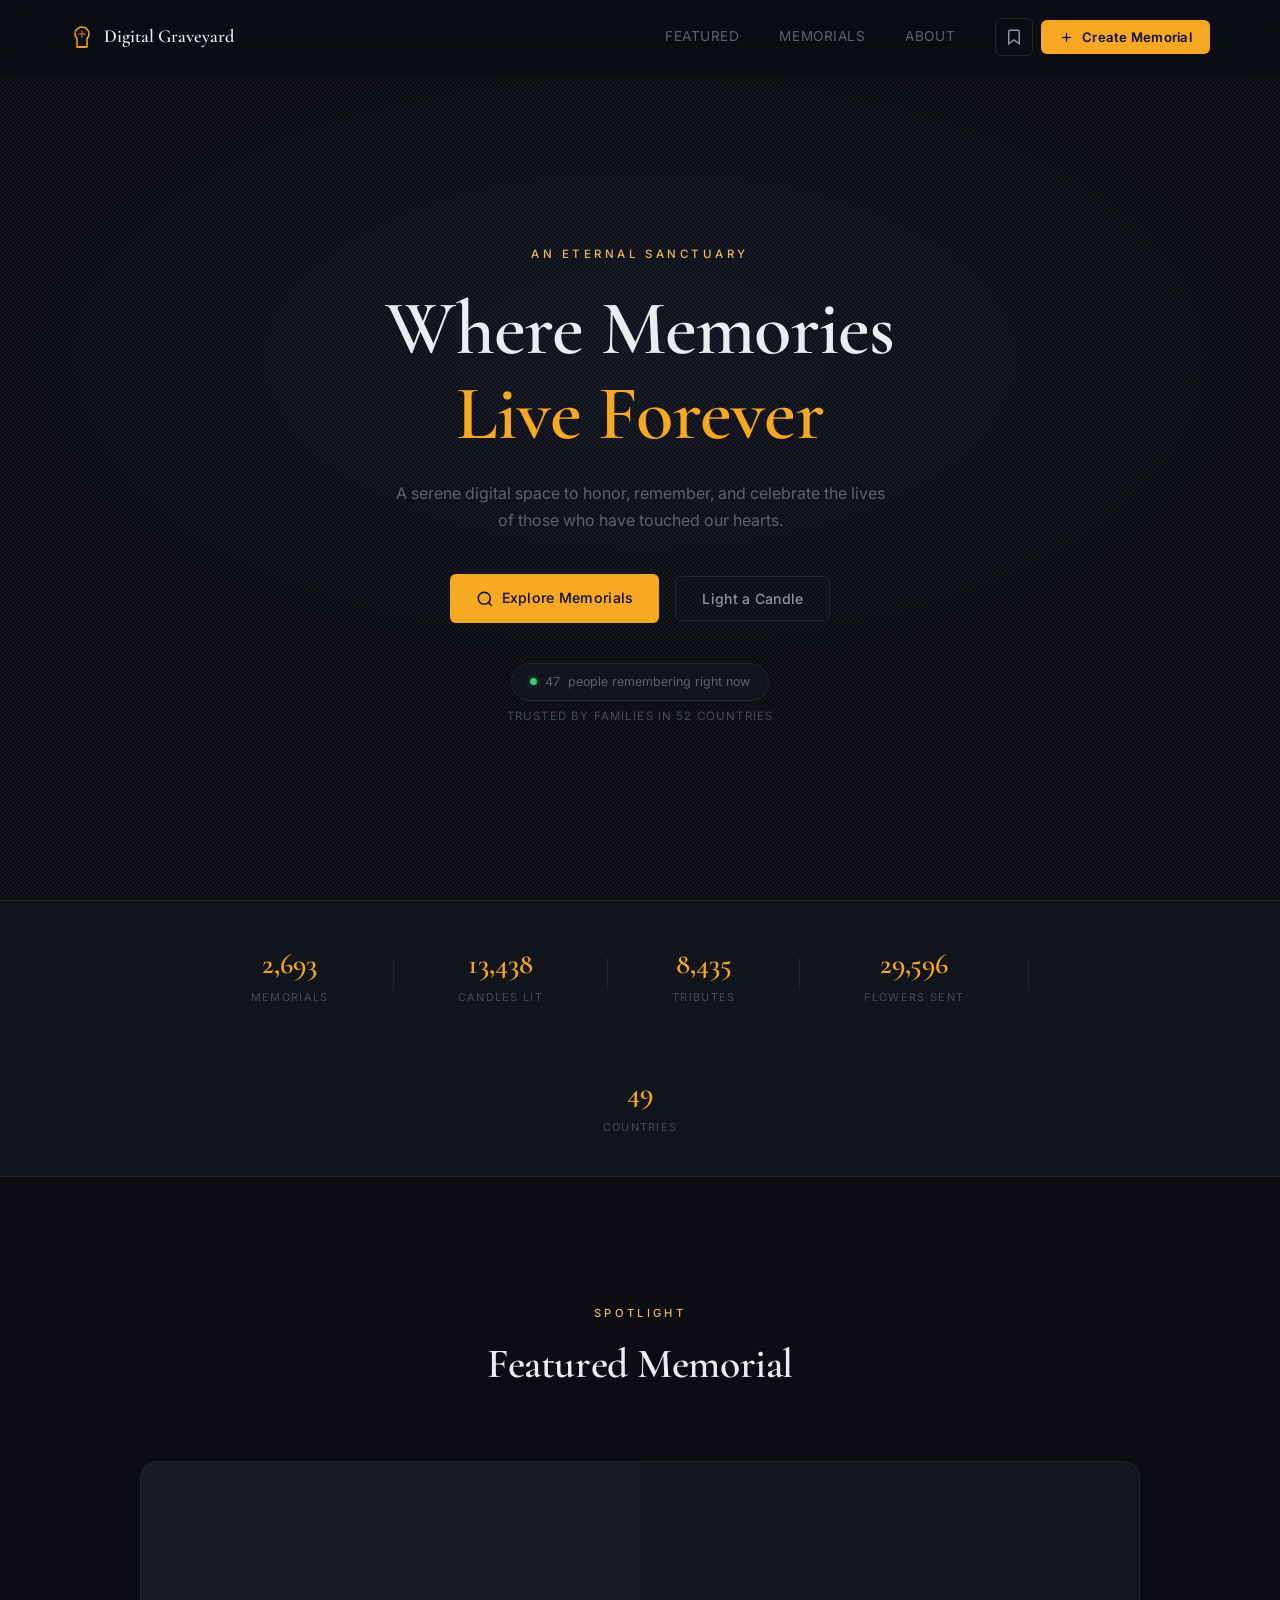
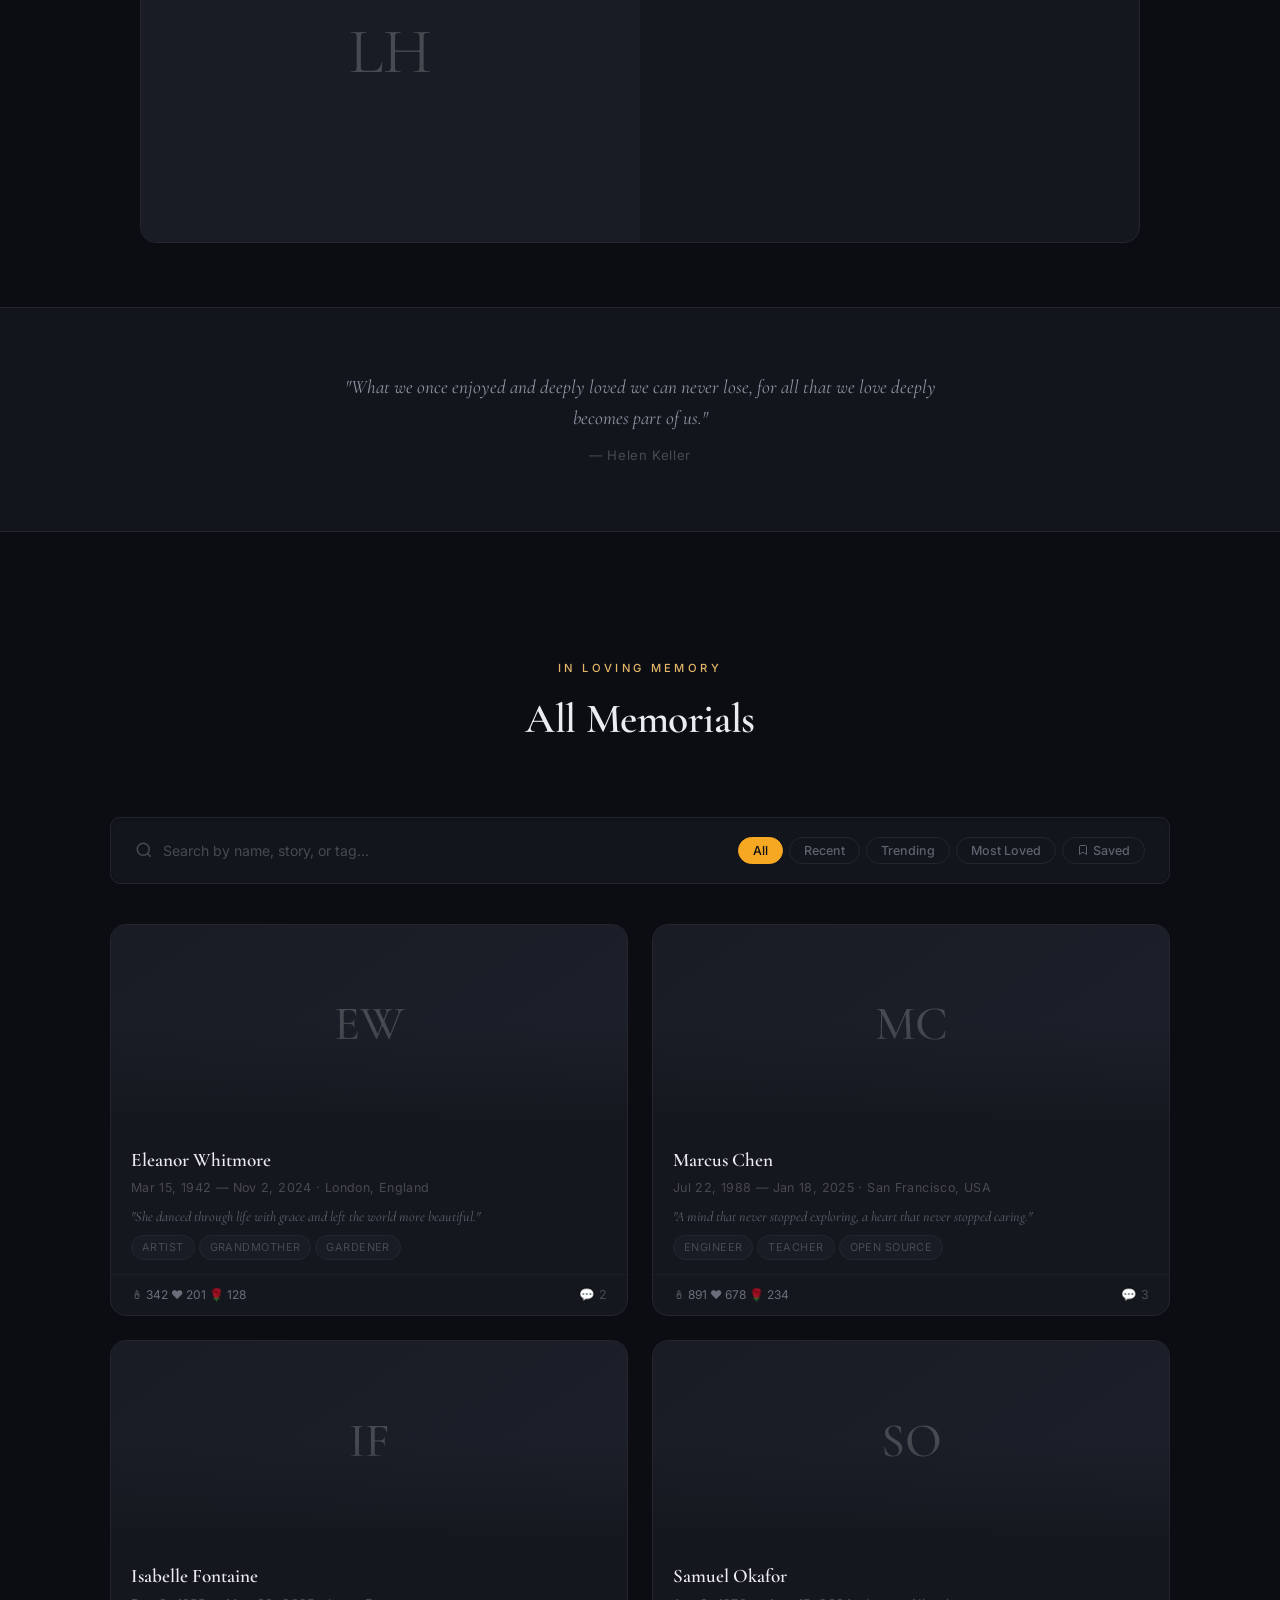
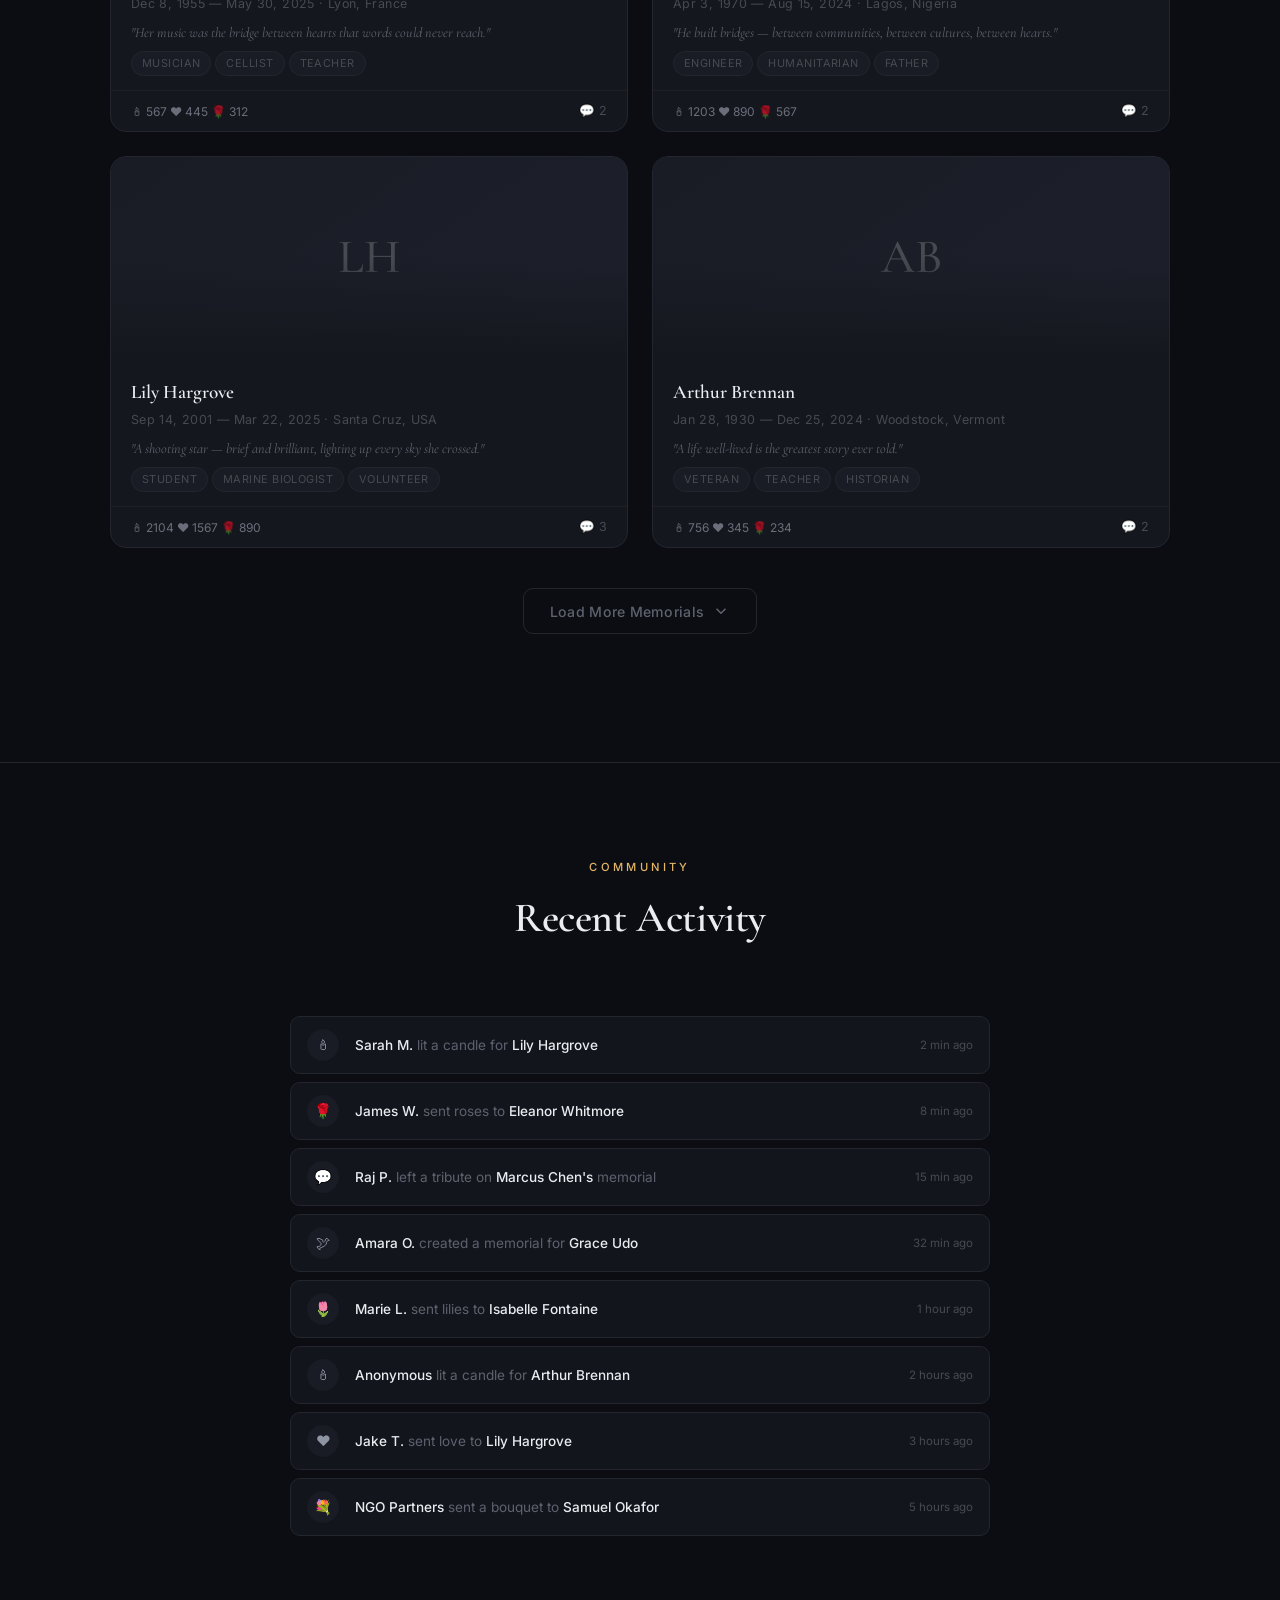
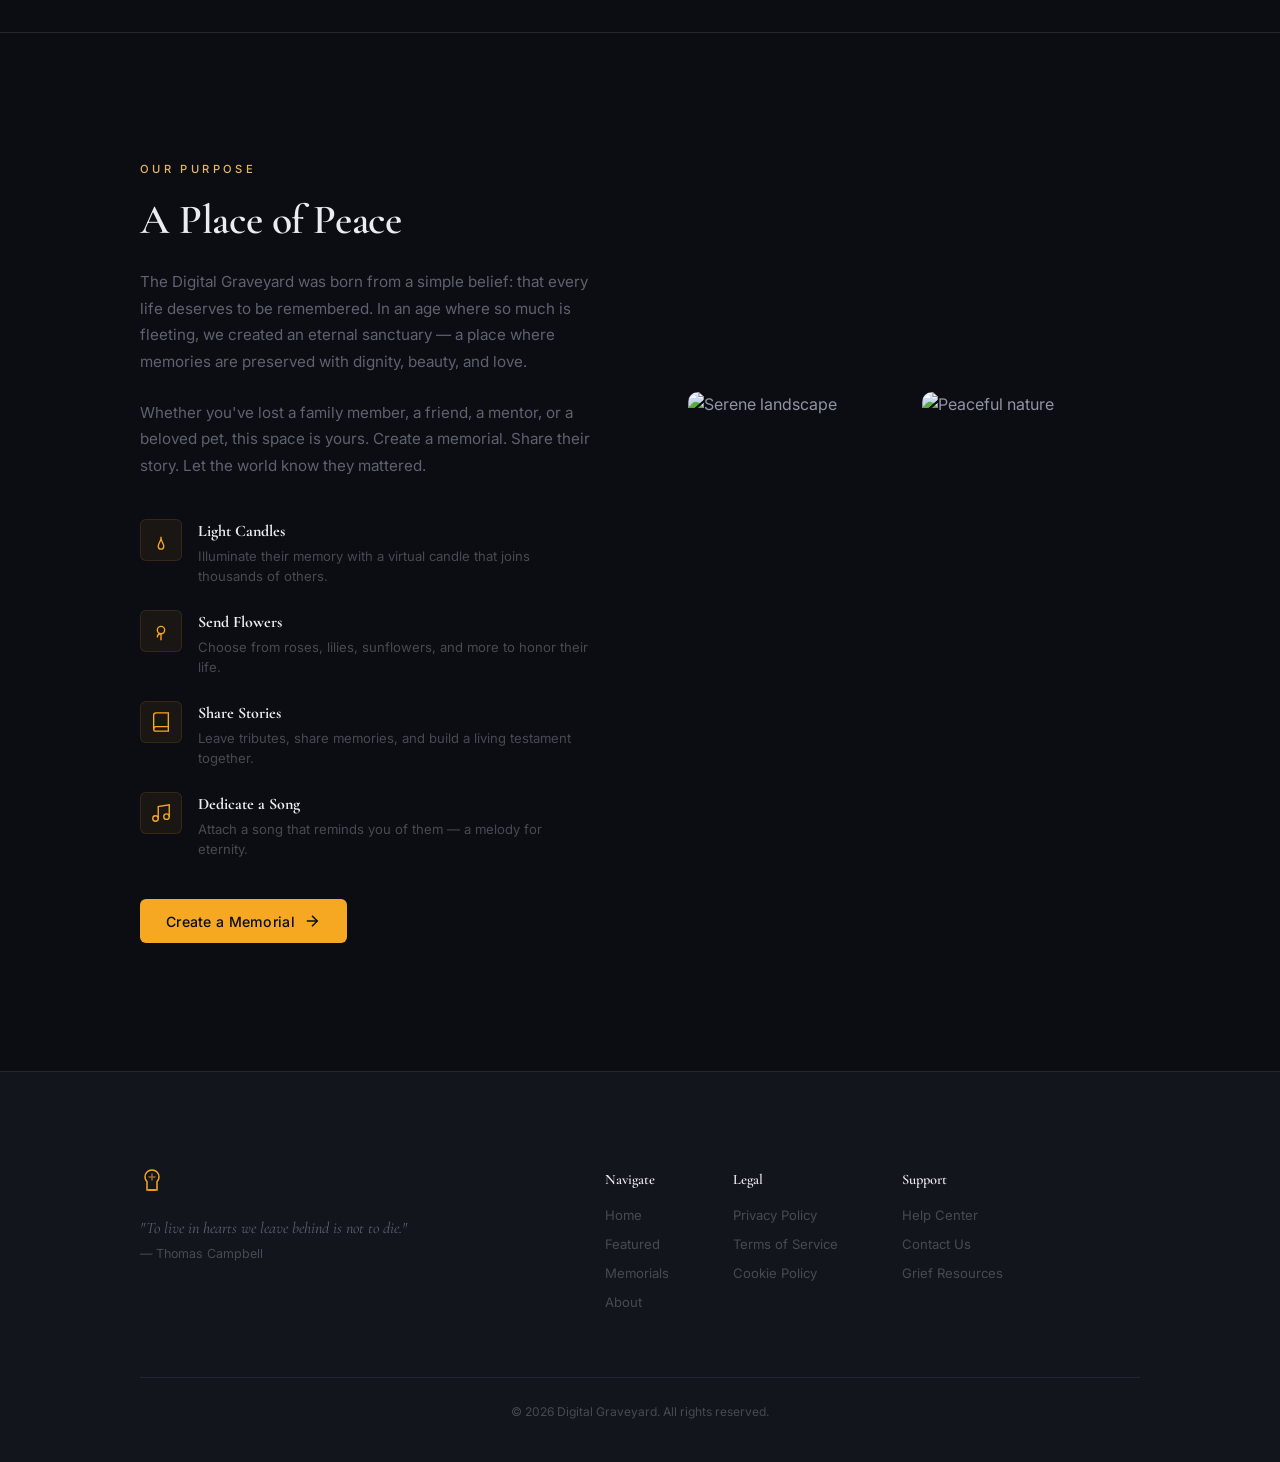
==== graveyards/index.html @ 88416b6e "Fix asset paths for sub-directory routing" ====
<!DOCTYPE html>
<html lang="en">
<head>
    <meta charset="UTF-8">
    <meta name="viewport" content="width=device-width, initial-scale=1.0">
    <meta name="description" content="Digital Graveyard — A serene, beautiful memorial space for those we've lost. Honor memories in an eternal digital sanctuary.">
    <title>Digital Graveyard — Eternal Memories</title>

    <link rel="preconnect" href="https://fonts.googleapis.com">
    <link rel="preconnect" href="https://fonts.gstatic.com" crossorigin>
    <link href="https://fonts.googleapis.com/css2?family=Cormorant+Garamond:ital,wght@0,400;0,500;0,600;0,700;1,400;1,500&family=Inter:wght@300;400;500;600&display=swap" rel="stylesheet">

    <link rel="stylesheet" href="/graveyards/styles.css">
</head>
<body>

    <!-- ═══════════════ NAVIGATION ═══════════════ -->
    <nav id="main-nav">
        <div class="nav-inner">
            <a href="#" class="nav-logo">
                <svg class="logo-icon" viewBox="0 0 24 24" fill="none" stroke="currentColor" stroke-width="1.5">
                    <path d="M12 2C8 2 5 5 5 9c0 2 1 3.5 2 4.5V22h10v-8.5c1-1 2-2.5 2-4.5 0-4-3-7-7-7z"/>
                    <path d="M9 22h6" stroke-linecap="round"/>
                    <path d="M12 6v6M9 9h6" stroke-linecap="round" opacity="0.6"/>
                </svg>
                <span>Digital Graveyard</span>
            </a>
            <div class="nav-links">
                <a href="#featured" class="nav-link">Featured</a>
                <a href="#memorials" class="nav-link">Memorials</a>
                <a href="#about" class="nav-link">About</a>
                <div class="nav-actions">
                    <button id="nav-bookmarks-btn" class="nav-icon-btn" title="Saved memorials">
                        <svg viewBox="0 0 24 24" fill="none" stroke="currentColor" stroke-width="2" width="18" height="18">
                            <path d="M19 21l-7-5-7 5V5a2 2 0 012-2h10a2 2 0 012 2z"/>
                        </svg>
                        <span class="bookmark-badge" id="bookmark-badge">0</span>
                    </button>
                    <button id="btn-create-memorial" class="nav-cta">
                        <svg viewBox="0 0 24 24" fill="none" stroke="currentColor" stroke-width="2" width="15" height="15">
                            <line x1="12" y1="5" x2="12" y2="19"/><line x1="5" y1="12" x2="19" y2="12"/>
                        </svg>
                        Create Memorial
                    </button>
                </div>
            </div>
            <button id="mobile-menu-toggle" class="mobile-menu-btn" aria-label="Toggle menu">
                <span></span><span></span><span></span>
            </button>
        </div>
    </nav>

    <!-- ═══════════════ HERO ═══════════════ -->
    <header id="hero">
        <div class="hero-content">
            <p class="hero-tagline">An Eternal Sanctuary</p>
            <h1 class="hero-title">Where Memories<br><span class="hero-title-accent">Live Forever</span></h1>
            <p class="hero-subtitle">A serene digital space to honor, remember, and celebrate the lives of those who have touched our hearts.</p>
            <div class="hero-actions">
                <a href="#memorials" class="btn btn-primary">
                    <svg viewBox="0 0 24 24" fill="none" stroke="currentColor" stroke-width="2" width="18" height="18">
                        <circle cx="11" cy="11" r="8"/><line x1="21" y1="21" x2="16.65" y2="16.65"/>
                    </svg>
                    Explore Memorials
                </a>
                <button class="btn btn-secondary" id="hero-create-btn">Light a Candle</button>
            </div>
            <div class="hero-meta">
                <div class="hero-live-counter">
                    <span class="live-dot"></span>
                    <span id="live-count">47</span> people remembering right now
                </div>
                <p class="hero-trust">Trusted by families in 52 countries</p>
            </div>
        </div>
    </header>

    <!-- ═══════════════ STATS BAR ═══════════════ -->
    <section id="stats-bar">
        <div class="stats-inner">
            <div class="stat-item">
                <span class="stat-number" data-count="2847">0</span>
                <span class="stat-label">Memorials</span>
            </div>
            <div class="stat-divider"></div>
            <div class="stat-item">
                <span class="stat-number" data-count="14203">0</span>
                <span class="stat-label">Candles Lit</span>
            </div>
            <div class="stat-divider"></div>
            <div class="stat-item">
                <span class="stat-number" data-count="8915">0</span>
                <span class="stat-label">Tributes</span>
            </div>
            <div class="stat-divider"></div>
            <div class="stat-item">
                <span class="stat-number" data-count="31280">0</span>
                <span class="stat-label">Flowers Sent</span>
            </div>
            <div class="stat-divider"></div>
            <div class="stat-item">
                <span class="stat-number" data-count="52">0</span>
                <span class="stat-label">Countries</span>
            </div>
        </div>
    </section>

    <!-- ═══════════════ FEATURED MEMORIAL ═══════════════ -->
    <section id="featured">
        <div class="featured-inner">
            <div class="section-header">
                <p class="section-label">Spotlight</p>
                <h2 class="section-title">Featured Memorial</h2>
            </div>
            <div id="featured-card" class="featured-card" tabindex="0">
                <!-- Injected by JS -->
            </div>
        </div>
    </section>

    <!-- ═══════════════ QUOTE RIBBON ═══════════════ -->
    <section id="quote-ribbon">
        <div class="quote-ribbon-inner">
            <blockquote id="quote-text">"What we once enjoyed and deeply loved we can never lose, for all that we love deeply becomes part of us."</blockquote>
            <cite id="quote-author">— Helen Keller</cite>
        </div>
    </section>

    <!-- ═══════════════ MEMORIALS SECTION ═══════════════ -->
    <main id="memorials">
        <div class="section-header">
            <p class="section-label">In Loving Memory</p>
            <h2 class="section-title">All Memorials</h2>
        </div>

        <!-- Filter Bar -->
        <div class="filter-bar">
            <div class="search-box">
                <svg viewBox="0 0 24 24" fill="none" stroke="currentColor" stroke-width="2" width="18" height="18">
                    <circle cx="11" cy="11" r="8"/><line x1="21" y1="21" x2="16.65" y2="16.65"/>
                </svg>
                <input type="text" id="search-input" placeholder="Search by name, story, or tag..." autocomplete="off">
            </div>
            <div class="filter-tags">
                <button class="filter-tag active" data-filter="all">All</button>
                <button class="filter-tag" data-filter="recent">Recent</button>
                <button class="filter-tag" data-filter="trending">Trending</button>
                <button class="filter-tag" data-filter="most-loved">Most Loved</button>
                <button class="filter-tag" data-filter="bookmarked">
                    <svg viewBox="0 0 24 24" fill="none" stroke="currentColor" stroke-width="2" width="12" height="12">
                        <path d="M19 21l-7-5-7 5V5a2 2 0 012-2h10a2 2 0 012 2z"/>
                    </svg>
                    Saved
                </button>
            </div>
        </div>

        <!-- Memorial Cards Grid -->
        <div id="memorials-grid" class="memorials-grid"></div>

        <div class="load-more-container">
            <button id="load-more-btn" class="btn btn-ghost">
                <span>Load More Memorials</span>
                <svg viewBox="0 0 24 24" fill="none" stroke="currentColor" stroke-width="2" width="18" height="18">
                    <polyline points="6 9 12 15 18 9"/>
                </svg>
            </button>
        </div>
    </main>

    <!-- ═══════════════ COMMUNITY / RECENT ACTIVITY ═══════════════ -->
    <section id="activity-feed">
        <div class="activity-inner">
            <div class="section-header">
                <p class="section-label">Community</p>
                <h2 class="section-title">Recent Activity</h2>
            </div>
            <div id="activity-list" class="activity-list">
                <!-- Injected by JS -->
            </div>
        </div>
    </section>

    <!-- ═══════════════ ABOUT ═══════════════ -->
    <section id="about">
        <div class="about-inner">
            <div class="about-text">
                <p class="section-label">Our Purpose</p>
                <h2 class="section-title">A Place of Peace</h2>
                <p class="about-desc">The Digital Graveyard was born from a simple belief: that every life deserves to be remembered. In an age where so much is fleeting, we created an eternal sanctuary — a place where memories are preserved with dignity, beauty, and love.</p>
                <p class="about-desc">Whether you've lost a family member, a friend, a mentor, or a beloved pet, this space is yours. Create a memorial. Share their story. Let the world know they mattered.</p>
                <div class="about-feature-list">
                    <div class="about-feature">
                        <div class="about-feature-icon">
                            <svg viewBox="0 0 24 24" fill="none" stroke="currentColor" stroke-width="1.5" width="22" height="22">
                                <path d="M12 22c2 0 3-1.5 3-3.5s-2-4-3-8c-1 4-3 6-3 8s1 3.5 3 3.5z"/><path d="M12 10.5v-2"/>
                            </svg>
                        </div>
                        <div>
                            <h4>Light Candles</h4>
                            <p>Illuminate their memory with a virtual candle that joins thousands of others.</p>
                        </div>
                    </div>
                    <div class="about-feature">
                        <div class="about-feature-icon">
                            <svg viewBox="0 0 24 24" fill="none" stroke="currentColor" stroke-width="1.5" width="22" height="22">
                                <path d="M12 22v-7"/><path d="M12 15a4 4 0 0 0 4-4 4 4 0 0 0-4-4 4 4 0 0 0-4 4 4 4 0 0 0 4 4z"/><path d="M12 15c-2.5 0-4 1.5-4 4"/>
                            </svg>
                        </div>
                        <div>
                            <h4>Send Flowers</h4>
                            <p>Choose from roses, lilies, sunflowers, and more to honor their life.</p>
                        </div>
                    </div>
                    <div class="about-feature">
                        <div class="about-feature-icon">
                            <svg viewBox="0 0 24 24" fill="none" stroke="currentColor" stroke-width="1.5" width="22" height="22">
                                <path d="M4 19.5A2.5 2.5 0 0 1 6.5 17H20"/><path d="M6.5 2H20v20H6.5A2.5 2.5 0 0 1 4 19.5v-15A2.5 2.5 0 0 1 6.5 2z"/>
                            </svg>
                        </div>
                        <div>
                            <h4>Share Stories</h4>
                            <p>Leave tributes, share memories, and build a living testament together.</p>
                        </div>
                    </div>
                    <div class="about-feature">
                        <div class="about-feature-icon">
                            <svg viewBox="0 0 24 24" fill="none" stroke="currentColor" stroke-width="1.5" width="22" height="22">
                                <path d="M9 18V5l12-2v13"/><circle cx="6" cy="18" r="3"/><circle cx="18" cy="16" r="3"/>
                            </svg>
                        </div>
                        <div>
                            <h4>Dedicate a Song</h4>
                            <p>Attach a song that reminds you of them — a melody for eternity.</p>
                        </div>
                    </div>
                </div>
                <button class="btn btn-primary" id="about-create-btn">
                    Create a Memorial
                    <svg viewBox="0 0 24 24" fill="none" stroke="currentColor" stroke-width="2" width="18" height="18">
                        <line x1="5" y1="12" x2="19" y2="12"/><polyline points="12 5 19 12 12 19"/>
                    </svg>
                </button>
            </div>
            <div class="about-visual">
                <div class="about-image-grid">
                    <img src="https://images.unsplash.com/photo-1501785888041-af3ef285b470?w=400&h=500&fit=crop" alt="Serene landscape" class="about-img about-img-1" loading="lazy">
                    <img src="https://images.unsplash.com/photo-1506744038136-46273834b3fb?w=400&h=300&fit=crop" alt="Peaceful nature" class="about-img about-img-2" loading="lazy">
                </div>
            </div>
        </div>
    </section>

    <!-- ═══════════════ FOOTER ═══════════════ -->
    <footer id="site-footer">
        <div class="footer-inner">
            <div class="footer-brand">
                <svg class="logo-icon" viewBox="0 0 24 24" fill="none" stroke="currentColor" stroke-width="1.5" width="24" height="24">
                    <path d="M12 2C8 2 5 5 5 9c0 2 1 3.5 2 4.5V22h10v-8.5c1-1 2-2.5 2-4.5 0-4-3-7-7-7z"/>
                    <path d="M9 22h6" stroke-linecap="round"/>
                    <path d="M12 6v6M9 9h6" stroke-linecap="round" opacity="0.6"/>
                </svg>
                <p class="footer-tagline">"To live in hearts we leave behind is not to die."</p>
                <p class="footer-attribution">— Thomas Campbell</p>
            </div>
            <div class="footer-links-group">
                <div class="footer-col">
                    <h4>Navigate</h4>
                    <a href="#hero">Home</a>
                    <a href="#featured">Featured</a>
                    <a href="#memorials">Memorials</a>
                    <a href="#about">About</a>
                </div>
                <div class="footer-col">
                    <h4>Legal</h4>
                    <a href="#">Privacy Policy</a>
                    <a href="#">Terms of Service</a>
                    <a href="#">Cookie Policy</a>
                </div>
                <div class="footer-col">
                    <h4>Support</h4>
                    <a href="#">Help Center</a>
                    <a href="#">Contact Us</a>
                    <a href="#">Grief Resources</a>
                </div>
            </div>
        </div>
        <div class="footer-bottom">
            <p>&copy; 2026 Digital Graveyard. All rights reserved.</p>
        </div>
    </footer>

    <!-- ═══════════════ MEMORIAL DETAIL MODAL ═══════════════ -->
    <div id="memorial-modal" class="modal-overlay" aria-hidden="true">
        <div class="modal-content modal-detail">
            <button class="modal-close" id="modal-close-btn" aria-label="Close">
                <svg viewBox="0 0 24 24" fill="none" stroke="currentColor" stroke-width="2" width="20" height="20">
                    <line x1="18" y1="6" x2="6" y2="18"/><line x1="6" y1="6" x2="18" y2="18"/>
                </svg>
            </button>

            <!-- Cover Image -->
            <div class="modal-image-section" id="modal-image-section">
                <img id="modal-cover-img" src="" alt="" loading="lazy">
                <div class="modal-image-overlay">
                    <div class="modal-tags" id="modal-tags"></div>
                </div>
            </div>

            <!-- Gallery Thumbnails -->
            <div class="modal-gallery" id="modal-gallery"></div>

            <div class="modal-body">
                <!-- Header -->
                <div class="modal-header-row">
                    <div>
                        <h2 class="modal-name" id="modal-name"></h2>
                        <p class="modal-dates" id="modal-dates"></p>
                    </div>
                    <div class="modal-header-actions">
                        <button class="icon-btn" id="modal-bookmark-btn" title="Save memorial">
                            <svg viewBox="0 0 24 24" fill="none" stroke="currentColor" stroke-width="2" width="18" height="18">
                                <path d="M19 21l-7-5-7 5V5a2 2 0 012-2h10a2 2 0 012 2z"/>
                            </svg>
                        </button>
                        <button class="icon-btn" id="modal-share-btn" title="Share memorial">
                            <svg viewBox="0 0 24 24" fill="none" stroke="currentColor" stroke-width="2" width="18" height="18">
                                <circle cx="18" cy="5" r="3"/><circle cx="6" cy="12" r="3"/><circle cx="18" cy="19" r="3"/>
                                <line x1="8.59" y1="13.51" x2="15.42" y2="17.49"/><line x1="15.41" y1="6.51" x2="8.59" y2="10.49"/>
                            </svg>
                        </button>
                    </div>
                </div>

                <!-- Epitaph -->
                <p class="modal-epitaph" id="modal-epitaph"></p>

                <!-- Song Dedication -->
                <div class="modal-song" id="modal-song-section" style="display:none;">
                    <svg viewBox="0 0 24 24" fill="none" stroke="currentColor" stroke-width="1.5" width="16" height="16">
                        <path d="M9 18V5l12-2v13"/><circle cx="6" cy="18" r="3"/><circle cx="18" cy="16" r="3"/>
                    </svg>
                    <span id="modal-song-name"></span>
                </div>

                <div class="modal-divider"></div>

                <!-- Bio / Timeline -->
                <div class="modal-bio" id="modal-bio"></div>

                <!-- Life Timeline -->
                <div class="modal-timeline" id="modal-timeline" style="display:none;">
                    <h3 class="modal-section-title">Life Milestones</h3>
                    <div class="timeline-list" id="modal-timeline-list"></div>
                </div>

                <div class="modal-divider"></div>

                <!-- Reactions Row: Candles + Flowers -->
                <div class="reactions-section">
                    <h3 class="modal-section-title">Send Your Love</h3>
                    <div class="reactions-row" id="modal-reactions-row">
                        <button class="reaction-btn" data-type="candle" title="Light a candle">
                            <span class="reaction-emoji">🕯</span>
                            <span class="reaction-label">Candle</span>
                            <span class="reaction-count" id="reaction-candle">0</span>
                        </button>
                        <button class="reaction-btn" data-type="rose" title="Send a rose">
                            <span class="reaction-emoji">🌹</span>
                            <span class="reaction-label">Rose</span>
                            <span class="reaction-count" id="reaction-rose">0</span>
                        </button>
                        <button class="reaction-btn" data-type="lily" title="Send a lily">
                            <span class="reaction-emoji">🌷</span>
                            <span class="reaction-label">Lily</span>
                            <span class="reaction-count" id="reaction-lily">0</span>
                        </button>
                        <button class="reaction-btn" data-type="sunflower" title="Send a sunflower">
                            <span class="reaction-emoji">🌻</span>
                            <span class="reaction-label">Sunflower</span>
                            <span class="reaction-count" id="reaction-sunflower">0</span>
                        </button>
                        <button class="reaction-btn" data-type="bouquet" title="Send a bouquet">
                            <span class="reaction-emoji">💐</span>
                            <span class="reaction-label">Bouquet</span>
                            <span class="reaction-count" id="reaction-bouquet">0</span>
                        </button>
                        <button class="reaction-btn" data-type="heart" title="Send love">
                            <span class="reaction-emoji">❤️</span>
                            <span class="reaction-label">Love</span>
                            <span class="reaction-count" id="reaction-heart">0</span>
                        </button>
                    </div>
                </div>

                <div class="modal-divider"></div>

                <!-- Tributes -->
                <div class="modal-tributes-section">
                    <h3 class="modal-section-title">Tributes <span class="tribute-count-badge" id="modal-tributes-count">0</span></h3>
                    <div id="modal-tributes-list" class="tributes-list"></div>
                    <div class="tribute-form">
                        <input type="text" id="tribute-author-input" placeholder="Your name" class="tribute-author-field">
                        <textarea id="tribute-input" placeholder="Share a memory or leave a message..." rows="3"></textarea>
                        <button class="btn btn-primary btn-sm" id="submit-tribute-btn">Leave Tribute</button>
                    </div>
                </div>
            </div>
        </div>
    </div>

    <!-- ═══════════════ CREATE MEMORIAL MODAL ═══════════════ -->
    <div id="create-modal" class="modal-overlay" aria-hidden="true">
        <div class="modal-content create-modal-content">
            <button class="modal-close" id="create-modal-close" aria-label="Close">
                <svg viewBox="0 0 24 24" fill="none" stroke="currentColor" stroke-width="2" width="20" height="20">
                    <line x1="18" y1="6" x2="6" y2="18"/><line x1="6" y1="6" x2="18" y2="18"/>
                </svg>
            </button>
            <div class="modal-body">
                <h2 class="create-title">Create a Memorial</h2>
                <p class="create-subtitle">Honor their memory with a lasting tribute in our eternal sanctuary.</p>

                <!-- Step indicator -->
                <div class="form-steps">
                    <div class="form-step active" data-step="1"><span>1</span> Basics</div>
                    <div class="form-step-line"></div>
                    <div class="form-step" data-step="2"><span>2</span> Story</div>
                    <div class="form-step-line"></div>
                    <div class="form-step" data-step="3"><span>3</span> Details</div>
                </div>
                <div class="form-progress-bar">
                    <div class="form-progress-fill" id="form-progress"></div>
                </div>

                <form id="create-form" class="create-form">
                    <!-- Step 1: Basics -->
                    <div class="form-step-panel active" data-panel="1">
                        <div class="form-group">
                            <label for="mem-name">Full Name <span class="required">*</span></label>
                            <input type="text" id="mem-name" placeholder="Their name" required>
                        </div>
                        <div class="form-row form-row-2">
                            <div class="form-group">
                                <label for="mem-birth">Date of Birth</label>
                                <input type="date" id="mem-birth">
                            </div>
                            <div class="form-group">
                                <label for="mem-death">Date of Passing</label>
                                <input type="date" id="mem-death">
                            </div>
                        </div>
                        <div class="form-group">
                            <label for="mem-epitaph">Epitaph</label>
                            <input type="text" id="mem-epitaph" placeholder="A short phrase to remember them by...">
                        </div>
                        <button type="button" class="btn btn-primary btn-full step-next-btn" data-next="2">Next: Their Story</button>
                    </div>

                    <!-- Step 2: Story -->
                    <div class="form-step-panel" data-panel="2">
                        <div class="form-group">
                            <label for="mem-bio">Their Story</label>
                            <textarea id="mem-bio" rows="6" placeholder="Share their story, what made them special..."></textarea>
                        </div>
                        <div class="form-group">
                            <label for="mem-tags">Tags <span class="form-hint">(comma separated)</span></label>
                            <input type="text" id="mem-tags" placeholder="e.g. Artist, Teacher, Veteran, Mother">
                        </div>
                        <div class="form-group">
                            <label>Life Milestones <span class="form-hint">(optional)</span></label>
                            <div id="milestone-inputs" class="milestone-inputs">
                                <div class="milestone-row">
                                    <input type="text" placeholder="Year" class="milestone-year">
                                    <input type="text" placeholder="Milestone event" class="milestone-event">
                                </div>
                            </div>
                            <button type="button" class="btn-add-milestone" id="add-milestone-btn">+ Add milestone</button>
                        </div>
                        <div class="form-row-buttons">
                            <button type="button" class="btn btn-secondary step-back-btn" data-back="1">Back</button>
                            <button type="button" class="btn btn-primary step-next-btn" data-next="3">Next: Details</button>
                        </div>
                    </div>

                    <!-- Step 3: Details -->
                    <div class="form-step-panel" data-panel="3">
                        <div class="form-group">
                            <label for="mem-image">Memorial Image URL</label>
                            <input type="url" id="mem-image" placeholder="https://example.com/photo.jpg">
                        </div>
                        <div class="form-group">
                            <label for="mem-song">Song Dedication <span class="form-hint">(optional)</span></label>
                            <input type="text" id="mem-song" placeholder='e.g. "What a Wonderful World" — Louis Armstrong'>
                        </div>
                        <div class="form-group">
                            <label for="mem-location">Location <span class="form-hint">(optional)</span></label>
                            <input type="text" id="mem-location" placeholder="City, Country">
                        </div>
                        <div class="form-row-buttons">
                            <button type="button" class="btn btn-secondary step-back-btn" data-back="2">Back</button>
                            <button type="submit" class="btn btn-primary">Create Eternal Memorial</button>
                        </div>
                    </div>
                </form>
            </div>
        </div>
    </div>

    <!-- ═══════════════ BOOKMARKS DRAWER ═══════════════ -->
    <div id="bookmarks-drawer" class="drawer-overlay" aria-hidden="true">
        <div class="drawer-content">
            <div class="drawer-header">
                <h3>Saved Memorials</h3>
                <button class="modal-close" id="drawer-close-btn" aria-label="Close drawer">
                    <svg viewBox="0 0 24 24" fill="none" stroke="currentColor" stroke-width="2" width="20" height="20">
                        <line x1="18" y1="6" x2="6" y2="18"/><line x1="6" y1="6" x2="18" y2="18"/>
                    </svg>
                </button>
            </div>
            <div id="bookmarks-list" class="bookmarks-list">
                <p class="empty-state">No saved memorials yet.</p>
            </div>
        </div>
    </div>

    <!-- ═══════════════ IMAGE LIGHTBOX ═══════════════ -->
    <div id="lightbox" class="lightbox-overlay" aria-hidden="true">
        <button class="lightbox-close" id="lightbox-close" aria-label="Close">
            <svg viewBox="0 0 24 24" fill="none" stroke="currentColor" stroke-width="2" width="24" height="24">
                <line x1="18" y1="6" x2="6" y2="18"/><line x1="6" y1="6" x2="18" y2="18"/>
            </svg>
        </button>
        <img id="lightbox-img" src="" alt="" loading="lazy">
    </div>

    <!-- ═══════════════ TOAST ═══════════════ -->
    <div id="toast" class="toast" aria-live="polite"></div>

    <button id="scroll-top" class="scroll-top-btn" aria-label="Scroll to top">
        <svg viewBox="0 0 24 24" fill="none" stroke="currentColor" stroke-width="2" width="20" height="20">
            <line x1="12" y1="19" x2="12" y2="5"/><polyline points="5 12 12 5 19 12"/>
        </svg>
    </button>

    <script src="/graveyards/app.js"></script>
    <script>
        // Simple script to toggle scroll-to-top button visibility and progress bar logic
        document.addEventListener('DOMContentLoaded', () => {
            const scrollTopBtn = document.getElementById('scroll-top');
            window.addEventListener('scroll', () => {
                if (window.scrollY > 300) {
                    scrollTopBtn.classList.add('visible');
                } else {
                    scrollTopBtn.classList.remove('visible');
                }
            });
            scrollTopBtn.addEventListener('click', () => {
                window.scrollTo({ top: 0, behavior: 'smooth' });
            });

            // Update progress bar
            const steps = document.querySelectorAll('.form-step');
            const progressFill = document.getElementById('form-progress');
            if (progressFill && steps.length > 0) {
                const observer = new MutationObserver(() => {
                    let activeIndex = 0;
                    steps.forEach((step, idx) => {
                        if (step.classList.contains('active')) {
                            activeIndex = idx;
                        }
                    });
                    const percent = ((activeIndex + 1) / steps.length) * 100;
                    progressFill.style.width = \`\${percent}%\`;
                });
                steps.forEach(step => observer.observe(step, { attributes: true, attributeFilter: ['class'] }));
            }
        });
    </script>
</body>
</html>
---- graveyards/styles.css ----
/* ═══════════════════════════════════════════════════════════════
   DIGITAL GRAVEYARD — FEATURE-RICH CLEAN STYLES
   No animations. No green. Modern, premium, dark.
   ═══════════════════════════════════════════════════════════════ */

:root {
    --bg-primary:     hsl(225, 25%, 6%);
    --bg-secondary:   hsl(225, 20%, 9%);
    --bg-elevated:    hsl(225, 18%, 12%);
    --bg-card:        hsl(225, 18%, 10%);

    --border:         hsl(225, 15%, 16%);
    --border-subtle:  hsl(225, 12%, 13%);
    --surface-hover:  hsl(225, 18%, 14%);

    --amber:          hsl(38, 92%, 55%);
    --amber-soft:     hsl(38, 70%, 65%);
    --amber-muted:    hsl(38, 40%, 50%);
    --amber-glow:     hsla(38, 92%, 55%, 0.12);
    --amber-subtle:   hsla(38, 92%, 55%, 0.06);

    --text-primary:   hsl(225, 15%, 93%);
    --text-secondary: hsl(225, 10%, 60%);
    --text-tertiary:  hsl(225, 8%, 40%);
    --text-muted:     hsl(225, 6%, 30%);

    --font-heading: 'Cormorant Garamond', 'Georgia', serif;
    --font-body:    'Inter', -apple-system, 'Segoe UI', sans-serif;

    --space-xs: 0.25rem; --space-sm: 0.5rem; --space-md: 1rem;
    --space-lg: 1.5rem; --space-xl: 2.5rem; --space-2xl: 4rem;
    --space-3xl: 6rem; --space-4xl: 8rem;

    --radius-sm: 6px; --radius-md: 10px; --radius-lg: 16px; --radius-xl: 24px;
    --ease: cubic-bezier(0.16, 1, 0.3, 1);
    --duration: 250ms;
    --transition: all 0.2s ease;
}

*, *::before, *::after { margin:0; padding:0; box-sizing:border-box; }
html { scroll-behavior:smooth; font-size:16px; -webkit-font-smoothing:antialiased; }
body { font-family:var(--font-body); color:var(--text-secondary); background:var(--bg-primary); line-height:1.6; overflow-x:hidden; min-height:100vh; }
::selection { background:var(--amber); color:var(--bg-primary); }
a { color:var(--text-secondary); text-decoration:none; transition:color var(--duration) var(--ease); }
a:hover { color:var(--text-primary); }
img { max-width:100%; height:auto; display:block; }
button { cursor:pointer; font-family:inherit; }
input, textarea { font-family:inherit; }

/* ─── Global Focus ─── */
*:focus-visible {
    outline: 2px solid var(--amber);
    outline-offset: 2px;
    border-radius: var(--radius-sm);
}
.memorial-card:focus-visible, .featured-card:focus-visible {
    border-radius: var(--radius-lg);
}


/* ═══════════════ NAV ═══════════════ */
#main-nav {
    position:fixed; top:0; left:0; right:0; z-index:100;
    padding:18px var(--space-xl);
    background:hsla(225,25%,6%,0.8);
    backdrop-filter:blur(20px); -webkit-backdrop-filter:blur(20px);
    border-bottom:1px solid transparent;
    transition:border-color var(--duration) var(--ease), box-shadow var(--duration) var(--ease);
}
#main-nav.scrolled { border-bottom-color:transparent; box-shadow: 0 1px 12px hsla(225, 30%, 4%, 0.5); }

.nav-inner { max-width:1140px; margin:0 auto; display:flex; align-items:center; justify-content:space-between; }
.nav-logo { display:flex; align-items:center; gap:10px; color:var(--text-primary); font-family:var(--font-heading); font-size:1.15rem; font-weight:600; }
.logo-icon { width:24px; height:24px; color:var(--amber); }
.nav-links { display:flex; align-items:center; gap:var(--space-xl); }
.nav-link { color:var(--text-tertiary); font-size:0.85rem; font-weight:400; letter-spacing:0.04em; text-transform:uppercase; padding:6px 0; }
.nav-link:hover { color:var(--text-primary); }

.nav-actions { display:flex; align-items:center; gap:var(--space-sm); }

.nav-icon-btn {
    position:relative; display:flex; align-items:center; justify-content:center;
    width:38px; height:38px; background:transparent; border:1px solid var(--border);
    border-radius:var(--radius-sm); color:var(--text-secondary);
    transition:var(--transition);
}
.nav-icon-btn:hover { background:var(--bg-elevated); color:var(--text-primary); }
.bookmark-badge {
    position:absolute; top:-4px; right:-4px;
    min-width:16px; height:16px; padding:0 4px;
    background:var(--amber); color:var(--bg-primary);
    font-size:0.65rem; font-weight:700; border-radius:100px;
    display:flex; align-items:center; justify-content:center;
}
.bookmark-badge:empty, .bookmark-badge[data-count="0"] { display:none; }

.nav-cta {
    display:flex; align-items:center; gap:8px;
    padding:9px 18px; background:var(--amber); color:var(--bg-primary);
    border:none; border-radius:var(--radius-sm);
    font-size:0.82rem; font-weight:600; letter-spacing:0.02em;
    transition:opacity var(--duration);
}
.nav-cta:hover { opacity:0.88; }

.mobile-menu-btn { display:none; flex-direction:column; gap:5px; background:none; border:none; padding:6px; }
.mobile-menu-btn span { display:block; width:20px; height:1.5px; background:var(--text-secondary); border-radius:2px; }


/* ═══════════════ HERO ═══════════════ */
#hero {
    position: relative;
    min-height:100vh; display:flex; align-items:center; justify-content:center; text-align:center;
    padding:calc(70px + var(--space-3xl)) var(--space-xl) var(--space-3xl);
    background:radial-gradient(ellipse 70% 50% at 50% 40%, hsla(225,30%,12%,0.6) 0%, transparent 70%), var(--bg-primary);
}
#hero::before {
    content: '';
    position: absolute;
    inset: 0;
    opacity: 0.03;
    background-image: repeating-linear-gradient(45deg, #fff 25%, transparent 25%, transparent 75%, #fff 75%, #fff), repeating-linear-gradient(45deg, #fff 25%, transparent 25%, transparent 75%, #fff 75%, #fff);
    background-position: 0 0, 2px 2px;
    background-size: 4px 4px;
    pointer-events: none;
}
.hero-content { max-width:640px; position: relative; z-index: 1; }
.hero-tagline { font-size:0.72rem; font-weight:500; letter-spacing:0.3em; text-transform:uppercase; color:var(--amber-soft); margin-bottom:var(--space-lg); }
.hero-title { font-family:var(--font-heading); font-size:clamp(2.8rem,6vw,4.8rem); font-weight:600; line-height:1.1; color:var(--text-primary); margin-bottom:var(--space-lg); letter-spacing:-0.01em; }
.hero-title-accent { color:var(--amber); }
.hero-subtitle { font-size:1rem; line-height:1.7; color:var(--text-tertiary); max-width:500px; margin:0 auto var(--space-xl); }
.hero-actions { display:flex; align-items:center; justify-content:center; gap:var(--space-md); flex-wrap:wrap; }

.hero-meta {
    margin-top:var(--space-xl);
}
.hero-live-counter {
    display:inline-flex; align-items:center; gap:8px;
    padding:8px 18px;
    background:var(--bg-secondary); border:1px solid var(--border);
    border-radius:100px; font-size:0.78rem; color:var(--text-tertiary);
    margin-bottom: 6px;
}
.live-dot {
    width:7px; height:7px; border-radius:50%;
    background:hsl(145,60%,50%);
    box-shadow:0 0 6px hsla(145,60%,50%,0.5);
}
.hero-trust {
    font-size: 0.72rem; color: var(--text-muted); letter-spacing: 0.1em;
    text-transform: uppercase;
}


/* ─── Buttons ─── */
.btn { display:inline-flex; align-items:center; gap:8px; padding:13px 26px; border:none; border-radius:var(--radius-sm); font-size:0.88rem; font-weight:500; letter-spacing:0.02em; transition:all var(--duration) var(--ease); white-space:nowrap; }
.btn-primary { background:var(--amber); color:var(--bg-primary); }
.btn-primary:hover { opacity:0.88; }
.btn-secondary { background:transparent; color:var(--text-secondary); border:1px solid var(--border); }
.btn-secondary:hover { background:var(--bg-elevated); color:var(--text-primary); border-color:var(--text-muted); }
.btn-ghost { background:transparent; color:var(--text-tertiary); border:1px solid var(--border); border-radius:var(--radius-md); }
.btn-ghost:hover { background:var(--bg-elevated); color:var(--text-secondary); }
.btn-sm { padding:9px 18px; font-size:0.82rem; }
.btn-full { width:100%; justify-content:center; }

.icon-btn {
    display:flex; align-items:center; justify-content:center;
    width:36px; height:36px; background:var(--bg-elevated); border:1px solid var(--border);
    border-radius:var(--radius-sm); color:var(--text-secondary); transition:all var(--duration);
}
.icon-btn:hover { color:var(--text-primary); border-color:var(--text-muted); }
.icon-btn.active { color:var(--amber); border-color:var(--amber-muted); }


/* ═══════════════ STATS ═══════════════ */
#stats-bar { padding:var(--space-xl); border-top:1px solid var(--border); border-bottom:1px solid var(--border); background:var(--bg-secondary); }
.stats-inner { max-width:900px; margin:0 auto; display:flex; align-items:center; justify-content:center; gap:var(--space-2xl); flex-wrap:wrap; }
.stat-item { display:flex; flex-direction:column; align-items:center; gap:2px; }
.stat-number { font-family:var(--font-heading); font-size:1.8rem; font-weight:600; color:var(--amber); }
.stat-label { font-size:0.68rem; letter-spacing:0.12em; text-transform:uppercase; color:var(--text-muted); }
.stat-divider { width:1px; height:32px; background:var(--border); }


/* ═══════════════ FEATURED MEMORIAL ═══════════════ */
#featured { padding:var(--space-4xl) var(--space-xl) var(--space-2xl); }
.featured-inner { max-width:1000px; margin:0 auto; }

.featured-card {
    display:grid; grid-template-columns:1fr 1fr; gap:0;
    background:var(--bg-card); border:1px solid var(--border); border-radius:var(--radius-lg);
    overflow:hidden; cursor:pointer; transition:border-color var(--duration) var(--ease), box-shadow var(--duration) var(--ease);
}
.featured-card:hover { border-color:hsl(225,15%,22%); box-shadow: 0 16px 50px hsla(225,30%,4%,0.5), 0 0 0 1px hsla(38,92%,55%,0.1); }

.featured-image { height:100%; min-height:380px; object-fit:cover; }
.featured-image-placeholder { height:100%; min-height:380px; display:flex; align-items:center; justify-content:center; background:var(--bg-elevated); font-family:var(--font-heading); font-size:4rem; color:var(--text-muted); }

.featured-body { padding:var(--space-2xl); display:flex; flex-direction:column; justify-content:center; }
.featured-badge { display:inline-flex; align-items:center; gap:6px; padding:4px 12px; background:var(--amber-subtle); border:1px solid var(--amber-glow); border-radius:100px; font-size:0.72rem; letter-spacing:0.08em; text-transform:uppercase; color:var(--amber); margin-bottom:var(--space-lg); width:fit-content; }
.featured-name { font-family:var(--font-heading); font-size:2rem; font-weight:600; color:var(--text-primary); margin-bottom:4px; }
.featured-dates { font-size:0.82rem; color:var(--text-muted); margin-bottom:var(--space-md); letter-spacing:0.03em; }
.featured-epitaph { font-family:var(--font-heading); font-style:italic; font-size:1.05rem; color:var(--amber-soft); line-height:1.6; margin-bottom:var(--space-lg); border-left: 2px solid var(--amber-muted); padding-left: 16px; }
.featured-bio { font-size:0.9rem; color:var(--text-tertiary); line-height:1.7; display:-webkit-box; -webkit-line-clamp:4; -webkit-box-orient:vertical; overflow:hidden; margin-bottom:var(--space-lg); }
.featured-tags { display:flex; flex-wrap:wrap; gap:6px; margin-bottom:var(--space-lg); }
.featured-stats { display:flex; align-items:center; gap:var(--space-lg); }
.featured-stat { display:flex; align-items:center; gap:5px; font-size:0.8rem; color:var(--text-muted); }
.featured-stat svg { width:14px; height:14px; color:var(--amber-muted); }


/* ═══════════════ QUOTE RIBBON ═══════════════ */
#quote-ribbon {
    padding:var(--space-2xl) var(--space-xl);
    border-top:1px solid var(--border); border-bottom:1px solid var(--border);
    background:var(--bg-secondary); text-align:center;
}
.quote-ribbon-inner { max-width:700px; margin:0 auto; }
#quote-ribbon blockquote { font-family:var(--font-heading); font-style:italic; font-size:1.2rem; max-width:600px; margin:0 auto var(--space-sm) auto; color:var(--text-secondary); line-height:1.6; }
#quote-ribbon cite { font-family:var(--font-body); font-style:normal; font-size:0.82rem; color:var(--text-muted); letter-spacing:0.05em; }


/* ═══════════════ MEMORIALS ═══════════════ */
#memorials { max-width:1140px; margin:0 auto; padding:var(--space-4xl) var(--space-xl); }
.section-header { text-align:center; margin-bottom:var(--space-2xl); }
.section-label { font-size:0.7rem; font-weight:500; letter-spacing:0.3em; text-transform:uppercase; color:var(--amber-soft); margin-bottom:var(--space-sm); }
.section-title { font-family:var(--font-heading); font-size:clamp(1.8rem,4vw,2.6rem); font-weight:600; color:var(--text-primary); margin-bottom:var(--space-md); letter-spacing:-0.01em; }

/* Filter bar */
.filter-bar { display:flex; align-items:center; gap:var(--space-md); padding:var(--space-md) var(--space-lg); margin-bottom:var(--space-xl); background:var(--bg-secondary); border:1px solid var(--border); border-radius:var(--radius-md); flex-wrap:wrap; box-shadow: inset 0 1px 3px hsla(225, 30%, 4%, 0.3); }
.search-box { display:flex; align-items:center; gap:10px; flex:1; min-width:180px; color:var(--text-muted); }
.search-box input { flex:1; background:transparent; border:none; color:var(--text-primary); font-size:0.88rem; outline:none; padding:8px 0; }
.search-box input::placeholder { color:var(--text-muted); }
.filter-tags { display:flex; gap:6px; flex-wrap:wrap; }
.filter-tag { display:inline-flex; align-items:center; gap:4px; padding:5px 14px; background:transparent; border:1px solid var(--border); border-radius:100px; color:var(--text-tertiary); font-size:0.78rem; transition:all var(--duration) var(--ease); font-weight: 500; }
.filter-tag:hover { border-color:var(--text-muted); color:var(--text-secondary); }
.filter-tag.active { background:var(--amber); border-color:var(--amber); color:var(--bg-primary); }
.filter-tag svg { display:inline-block; vertical-align:middle; }

/* Tags */
.tag { display:inline-block; padding:3px 10px; background:var(--bg-elevated); border:1px solid var(--border); border-radius:100px; font-size:0.68rem; color:var(--text-muted); letter-spacing:0.04em; text-transform:uppercase; transition: var(--transition); }
.tag:hover { background: var(--amber-subtle); color: var(--amber); border-color: var(--amber-glow); }

/* Cards */
.memorials-grid { display:grid; grid-template-columns:repeat(auto-fill, minmax(340px, 1fr)); gap:var(--space-lg); }

.memorial-card {
    position:relative; border-radius:var(--radius-lg); overflow:hidden; cursor:pointer;
    background:var(--bg-card); border:1px solid var(--border);
    transition:border-color var(--duration), box-shadow var(--duration);
}
.memorial-card:hover { border-color:hsl(225,15%,22%); box-shadow:0 12px 40px hsla(225,30%,4%,0.5); }
.memorial-card:hover .card-image { transform: scale(1.04); }
.memorial-card:hover .card-bookmark-btn { opacity: 1; }

.card-bookmark-btn {
    position:absolute; top:12px; right:12px; z-index:5;
    display:flex; align-items:center; justify-content:center;
    width:32px; height:32px; background:hsla(225,20%,10%,0.7); backdrop-filter:blur(8px);
    border:1px solid hsla(225,15%,30%,0.3); border-radius:50%;
    color:var(--text-secondary); transition:all var(--duration);
    opacity: 0;
}
.card-bookmark-btn:hover { color:var(--text-primary); background:hsla(225,20%,10%,0.9); }
.card-bookmark-btn.active { color:var(--amber); opacity: 1; }
.card-bookmark-btn svg { width:14px; height:14px; }

.card-image-wrapper { position:relative; height:200px; overflow:hidden; background:var(--bg-elevated); }
.card-image-wrapper::after { content:''; position:absolute; bottom:0; left:0; right:0; height:100px; background:linear-gradient(to top, var(--bg-card) 0%, transparent 100%); pointer-events:none; }
.card-image { width:100%; height:100%; object-fit:cover; transition: transform 0.4s ease; }
.card-image-placeholder { width:100%; height:100%; display:flex; align-items:center; justify-content:center; background:linear-gradient(145deg, var(--bg-elevated), hsl(225,20%,14%)); }
.card-image-placeholder::before { content:attr(data-initials); font-family:var(--font-heading); font-size:3rem; font-weight:500; color:var(--text-muted); }

.card-body { padding:20px 20px 14px; }
.card-name { font-family:var(--font-heading); font-size:1.2rem; font-weight:600; color:var(--text-primary); margin-bottom:2px; }
.card-dates { font-size:0.78rem; color:var(--text-muted); margin-bottom:var(--space-sm); letter-spacing:0.03em; }
.card-epitaph { font-family:var(--font-heading); font-style:italic; font-size:0.88rem; color:var(--text-tertiary); line-height:1.5; display:-webkit-box; -webkit-line-clamp:2; -webkit-box-orient:vertical; overflow:hidden; margin-bottom:var(--space-sm); }
.card-tags { display:flex; flex-wrap:wrap; gap:4px; }

.card-footer { display:flex; align-items:center; justify-content:space-between; padding:10px 20px; border-top:1px solid var(--border-subtle); }
.card-stat { display:flex; align-items:center; gap:5px; font-size:0.78rem; color:var(--text-muted); }
.card-stat svg { width:13px; height:13px; color:var(--amber-muted); }
.card-reactions-mini { display:flex; gap:3px; font-size:0.75rem; }
.card-reactions-mini span { opacity:0.7; }

.load-more-container { text-align:center; margin-top:var(--space-xl); }


/* ═══════════════ ACTIVITY FEED ═══════════════ */
#activity-feed { padding:var(--space-3xl) var(--space-xl); border-top:1px solid var(--border); }
.activity-inner { max-width:700px; margin:0 auto; }
.activity-list { display:flex; flex-direction:column; gap:var(--space-sm); }

.activity-item {
    display:flex; align-items:center; gap:var(--space-md);
    padding:12px 16px;
    background:var(--bg-secondary); border:1px solid var(--border); border-radius:var(--radius-md);
}
.activity-avatar { width:32px; height:32px; border-radius:50%; background:var(--bg-elevated); display:flex; align-items:center; justify-content:center; font-size:0.9rem; flex-shrink:0; }
.activity-text { font-size:0.85rem; color:var(--text-tertiary); line-height:1.5; flex:1; }
.activity-text strong { color:var(--text-primary); font-weight:500; }
.activity-time { font-size:0.72rem; color:var(--text-muted); white-space:nowrap; }


/* ═══════════════ ABOUT ═══════════════ */
#about { padding:var(--space-4xl) var(--space-xl); border-top:1px solid var(--border); }
.about-inner { max-width:1000px; margin:0 auto; display:grid; grid-template-columns:1fr 1fr; gap:var(--space-3xl); align-items:center; }
.about-text .section-label, .about-text .section-title { text-align:left; }
.about-desc { font-size:0.95rem; color:var(--text-tertiary); line-height:1.75; margin-bottom:var(--space-lg); }

.about-feature-list { display:flex; flex-direction:column; gap:var(--space-lg); margin:var(--space-xl) 0; }
.about-feature { display:flex; align-items:flex-start; gap:var(--space-md); }
.about-feature-icon { font-size:1.4rem; width:42px; height:42px; display:flex; align-items:center; justify-content:center; background:var(--amber-subtle); border:1px solid var(--amber-glow); border-radius:var(--radius-sm); flex-shrink:0; color: var(--amber); }
.about-feature h4 { font-family:var(--font-heading); font-size:1rem; color:var(--text-primary); margin-bottom:2px; }
.about-feature p { font-size:0.82rem; color:var(--text-muted); line-height:1.5; }

.about-image-grid { display:grid; grid-template-columns:1fr 1fr; gap:var(--space-md); }
.about-img { border-radius:var(--radius-md); object-fit:cover; width:100%; }
.about-img-1 { height:320px; grid-row:1/3; }
.about-img-2 { height:150px; align-self:end; }


/* ═══════════════ FOOTER ═══════════════ */
#site-footer { padding:var(--space-3xl) var(--space-xl) var(--space-xl); border-top:1px solid var(--border); background:var(--bg-secondary); }
.footer-inner { max-width:1000px; margin:0 auto; display:grid; grid-template-columns:1.5fr 2fr; gap:var(--space-2xl); }
.footer-brand .logo-icon { color:var(--amber); margin-bottom:var(--space-md); }
.footer-tagline { font-family:var(--font-heading); font-style:italic; font-size:1rem; color:var(--text-tertiary); line-height:1.5; margin-bottom:var(--space-xs); }
.footer-attribution { font-size:0.78rem; color:var(--text-muted); }
.footer-links-group { display:flex; gap:var(--space-2xl); }
.footer-col { display:flex; flex-direction:column; gap:8px; }
.footer-col h4 { font-family:var(--font-heading); font-size:0.9rem; font-weight:600; color:var(--text-primary); margin-bottom:6px; }
.footer-col a { color:var(--text-muted); font-size:0.82rem; }
.footer-col a:hover { color:var(--text-secondary); }
.footer-bottom { max-width:1000px; margin:var(--space-2xl) auto 0; padding-top:var(--space-lg); border-top:1px solid var(--border); text-align:center; }
.footer-bottom p { font-size:0.75rem; color:var(--text-muted); }


/* ═══════════════ MODALS ═══════════════ */
.modal-overlay {
    position:fixed; inset:0; z-index:200; display:flex; align-items:center; justify-content:center;
    padding:var(--space-xl); background:hsla(225,25%,4%,0.85);
    backdrop-filter:blur(6px); -webkit-backdrop-filter:blur(6px);
    opacity:0; visibility:hidden; transition:all var(--duration) var(--ease);
}
.modal-overlay.active { opacity:1; visibility:visible; }

.modal-content {
    position:relative; width:100%; max-width:600px; max-height:85vh; overflow-y:auto;
    background:var(--bg-secondary); border:1px solid var(--border); border-radius:var(--radius-xl);
}
.modal-content::-webkit-scrollbar { width:4px; }
.modal-content::-webkit-scrollbar-track { background:transparent; }
.modal-content::-webkit-scrollbar-thumb { background:var(--text-muted); border-radius:2px; }

.modal-close {
    position:absolute; top:14px; right:14px;
    background:hsla(225,20%,10%,0.7); backdrop-filter:blur(10px);
    border:1px solid var(--border); color:var(--text-secondary);
    width:34px; height:34px; border-radius:50%;
    display:flex; align-items:center; justify-content:center; z-index:10;
    transition:all var(--duration);
}
.modal-close:hover { background:var(--bg-elevated); color:var(--text-primary); }
.modal-body { padding:var(--space-xl); }

/* Detail Modal */
.modal-detail { max-width:640px; }

.modal-image-section { height:300px; overflow:hidden; background:var(--bg-elevated); position:relative; }
.modal-image-section img { width:100%; height:100%; object-fit:cover; cursor:pointer; }
.modal-image-section::after { content:''; position:absolute; height: 100px; bottom: 0; left:0; right:0; background: linear-gradient(to top, var(--bg-secondary) 0%, transparent 40%); pointer-events: none; }
.modal-image-overlay { position:absolute; bottom:0; left:0; right:0; padding:var(--space-md) var(--space-lg); z-index: 2; }

.modal-gallery { display:flex; gap:6px; padding:8px var(--space-lg); background:var(--bg-card); border-bottom:1px solid var(--border); overflow-x:auto; }
.modal-gallery:empty { display:none; }
.modal-gallery img { width:56px; height:56px; object-fit:cover; border-radius:var(--radius-sm); cursor:pointer; border:2px solid transparent; opacity:0.6; transition:all var(--duration); }
.modal-gallery img:hover, .modal-gallery img.active { opacity:1; border-color:var(--amber); }

.modal-header-row { display:flex; align-items:flex-start; justify-content:space-between; gap:var(--space-md); margin-bottom:var(--space-md); }
.modal-header-actions { display:flex; gap:6px; flex-shrink:0; }

.modal-name { font-family:var(--font-heading); font-size:1.6rem; font-weight:600; color:var(--text-primary); }
.modal-dates { font-size:0.85rem; color:var(--text-muted); margin-top:2px; }
.modal-epitaph { font-family:var(--font-heading); font-style:italic; font-size:1rem; color:var(--amber-soft); line-height:1.6; }
.modal-divider { height:1px; background:var(--border); margin:var(--space-lg) 0; }
.modal-bio { font-size:0.92rem; color:var(--text-tertiary); line-height:1.8; }

.modal-tags { display:flex; flex-wrap:wrap; gap:4px; }

/* Song */
.modal-song { display:flex; align-items:center; gap:8px; margin-top:var(--space-md); padding:10px 14px; background:var(--bg-elevated); border-radius:var(--radius-sm); font-size:0.85rem; color:var(--text-secondary); }
.modal-song svg { color:var(--amber-muted); flex-shrink:0; }

/* Timeline */
.modal-section-title { font-family:var(--font-heading); font-size:1.1rem; font-weight:600; color:var(--text-primary); margin-bottom:var(--space-md); display:flex; align-items:center; gap:8px; }
.tribute-count-badge { display:inline-flex; align-items:center; justify-content:center; min-width:20px; height:20px; padding:0 6px; background:var(--bg-elevated); border:1px solid var(--border); border-radius:100px; font-size:0.7rem; font-family:var(--font-body); font-weight:500; color:var(--text-muted); }

.timeline-list { display:flex; flex-direction:column; gap:0; margin-top:var(--space-md); }
.timeline-item { display:flex; gap:var(--space-md); padding:var(--space-sm) 0; position:relative; }
.timeline-item::before { content:''; position:absolute; left:7px; top:24px; bottom:-4px; width:1px; background:var(--border); }
.timeline-item:last-child::before { display:none; }
.timeline-dot { width:15px; height:15px; border-radius:50%; background:var(--bg-elevated); border:2px solid var(--amber-muted); flex-shrink:0; margin-top:3px; }
.timeline-year { font-size:0.75rem; font-weight:600; color:var(--amber-soft); letter-spacing:0.05em; }
.timeline-text { font-size:0.85rem; color:var(--text-tertiary); }

/* Reactions */
.reactions-section { margin-top:var(--space-sm); }
.reactions-row { display:flex; flex-wrap:wrap; gap:8px; }
.reaction-btn {
    display:flex; flex-direction:column; align-items:center; gap:2px;
    padding:8px 12px; background:var(--bg-elevated); border:1px solid var(--border);
    border-radius:var(--radius-lg); min-width:64px; transition:all var(--duration);
}
.reaction-btn:hover { border-color:var(--text-muted); background:var(--surface-hover); }
.reaction-btn.active { border-color:var(--amber-muted); background:var(--amber-subtle); }
.reaction-emoji { font-size:1.2rem; }
.reaction-label { font-size:0.65rem; color:var(--text-muted); letter-spacing:0.03em; text-transform:uppercase; }
.reaction-count { font-size:0.78rem; font-weight:600; color:var(--text-secondary); }

/* Tributes */
.tributes-list { display:flex; flex-direction:column; gap:var(--space-md); margin-bottom:var(--space-lg); max-height:250px; overflow-y:auto; }
.tribute-item { padding:14px 16px; background:var(--bg-elevated); border-radius:var(--radius-md); border-left:2px solid var(--amber-muted); }
.tribute-item .tribute-author { font-size:0.78rem; font-weight:500; color:var(--amber-soft); margin-bottom:3px; }
.tribute-item .tribute-text { font-size:0.88rem; color:var(--text-tertiary); line-height:1.6; }
.tribute-item .tribute-time { font-size:0.68rem; color:var(--text-muted); margin-top:4px; }

.tribute-form { display:flex; flex-direction:column; gap:var(--space-sm); }
.tribute-author-field { width:40%; min-width:160px; }
.tribute-form textarea, .tribute-form input,
.form-group input, .form-group textarea {
    width:100%; padding:11px 14px; background:var(--bg-elevated);
    border:1px solid var(--border); border-radius:var(--radius-sm);
    color:var(--text-primary); font-size:0.88rem; outline:none;
    transition:border-color var(--duration); resize:vertical;
}
.tribute-form textarea:focus, .tribute-form input:focus,
.form-group input:focus, .form-group textarea:focus { border-color:var(--amber-muted); }
.tribute-form textarea::placeholder, .tribute-form input::placeholder,
.form-group input::placeholder, .form-group textarea::placeholder { color:var(--text-muted); }

/* Create Modal */
.create-modal-content { max-width:560px; }
.create-title { font-family:var(--font-heading); font-size:1.5rem; font-weight:600; color:var(--text-primary); margin-bottom:4px; }
.create-subtitle { font-size:0.88rem; color:var(--text-tertiary); margin-bottom:var(--space-xl); }

/* Step indicator */
.form-steps { display:flex; align-items:center; justify-content:center; gap:0; margin-bottom:var(--space-sm); }
.form-step { display:flex; align-items:center; gap:6px; font-size:0.78rem; color:var(--text-muted); padding:6px 14px; }
.form-step span { display:flex; align-items:center; justify-content:center; width:22px; height:22px; border-radius:50%; background:var(--bg-elevated); border:1px solid var(--border); font-size:0.7rem; font-weight:600; }
.form-step.active { color:var(--amber); }
.form-step.active span { background:var(--amber); color:var(--bg-primary); border-color:var(--amber); }
.form-step.done { color:var(--text-secondary); }
.form-step.done span { background:var(--amber-muted); color:var(--bg-primary); border-color:var(--amber-muted); }
.form-step-line { width:30px; height:1px; background:var(--border); }

.form-progress-bar { width: 100%; height: 3px; background: var(--border); border-radius: 2px; margin-bottom: var(--space-xl); overflow: hidden; }
.form-progress-fill { height: 100%; background: var(--amber); border-radius: 2px; transition: width 0.3s ease; width: 33%; }

.form-step-panel { display:none; flex-direction:column; gap:var(--space-lg); }
.form-step-panel.active { display:flex; }

.create-form { display:flex; flex-direction:column; }
.form-row { display:flex; gap:var(--space-md); }
.form-row-2 > .form-group { flex:1; }
.form-group { display:flex; flex-direction:column; gap:5px; flex:1; }
.form-group label { font-size:0.78rem; font-weight:500; color:var(--text-secondary); letter-spacing:0.04em; }
.form-group .required { color:var(--amber); }
.form-hint { font-weight:400; color:var(--text-muted); }
.form-group input[type="date"] { color-scheme:dark; }

.form-row-buttons { display:flex; gap:var(--space-md); }
.form-row-buttons .btn { flex:1; justify-content:center; }

/* Milestones */
.milestone-inputs { display:flex; flex-direction:column; gap:8px; }
.milestone-row { display:flex; gap:8px; }
.milestone-year { width:80px !important; flex:none !important; }
.milestone-event { flex:1; }
.btn-add-milestone { background:none; border:none; color:var(--amber-muted); font-size:0.8rem; padding:6px 0; text-align:left; transition:color var(--duration); }
.btn-add-milestone:hover { color:var(--amber); }


/* ═══════════════ BOOKMARKS DRAWER ═══════════════ */
.drawer-overlay {
    position:fixed; inset:0; z-index:210; background:hsla(225,25%,4%,0.7);
    opacity:0; visibility:hidden; transition:all var(--duration) var(--ease);
}
.drawer-overlay.active { opacity:1; visibility:visible; }

.drawer-content {
    position:absolute; top:0; right:0; bottom:0; width:380px; max-width:90vw;
    background:var(--bg-secondary); border-left:1px solid var(--border); overflow-y:auto;
    transform:translateX(100%); transition:transform var(--duration) var(--ease);
    border-radius: var(--radius-xl) 0 0 var(--radius-xl);
}
.drawer-overlay.active .drawer-content { transform:translateX(0); }

.drawer-header { display:flex; align-items:center; justify-content:space-between; padding:var(--space-lg); border-bottom:1px solid var(--border); }
.drawer-header h3 { font-family:var(--font-heading); font-size:1.2rem; color:var(--text-primary); }
.drawer-header .modal-close { position:static; }

.bookmarks-list { padding:var(--space-md); display:flex; flex-direction:column; gap:var(--space-sm); }

.bookmark-item {
    display:flex; align-items:center; gap:var(--space-md); padding:var(--space-md);
    background:var(--bg-elevated); border:1px solid var(--border); border-radius:var(--radius-sm); cursor:pointer;
    transition:border-color var(--duration);
}
.bookmark-item:hover { border-color:var(--text-muted); }
.bookmark-thumb { width:44px; height:44px; border-radius:var(--radius-sm); object-fit:cover; background:var(--bg-card); flex-shrink:0; }
.bookmark-thumb-placeholder { width:44px; height:44px; border-radius:var(--radius-sm); background:var(--bg-card); display:flex; align-items:center; justify-content:center; font-family:var(--font-heading); font-size:0.9rem; color:var(--text-muted); flex-shrink:0; }
.bookmark-info { flex:1; min-width:0; }
.bookmark-name { font-size:0.88rem; font-weight:500; color:var(--text-primary); white-space:nowrap; overflow:hidden; text-overflow:ellipsis; }
.bookmark-dates { font-size:0.72rem; color:var(--text-muted); }
.bookmark-remove { background:none; border:none; color:var(--text-muted); padding:4px; transition:color var(--duration); }
.bookmark-remove:hover { color:hsl(0,60%,55%); }

.empty-state { text-align:center; padding:var(--space-2xl) var(--space-md); color:var(--text-muted); font-size:0.88rem; }


/* ═══════════════ LIGHTBOX ═══════════════ */
.lightbox-overlay {
    position:fixed; inset:0; z-index:300; background:hsla(225,25%,4%,0.95);
    display:flex; align-items:center; justify-content:center; padding:var(--space-xl);
    opacity:0; visibility:hidden; transition:all var(--duration);
}
.lightbox-overlay.active { opacity:1; visibility:visible; }
.lightbox-overlay img { max-width:90vw; max-height:85vh; object-fit:contain; border-radius:var(--radius-lg); box-shadow: 0 20px 60px hsla(225, 30%, 4%, 0.6); }
.lightbox-close { position:absolute; top:20px; right:20px; background:hsla(0,0%,100%,0.1); border:none; color:white; width:44px; height:44px; border-radius:50%; display:flex; align-items:center; justify-content:center; transition:background var(--duration); }
.lightbox-close:hover { background:hsla(0,0%,100%,0.2); }


/* ═══════════════ TOAST ═══════════════ */
.toast {
    position:fixed; bottom:30px; left:50%; transform:translateX(-50%) translateY(10px);
    padding:14px 28px; background:var(--bg-elevated); border:1px solid var(--border);
    border-radius:var(--radius-lg); color:var(--text-primary); font-size:0.88rem;
    z-index:300; opacity:0; visibility:hidden; transition:all var(--duration) var(--ease);
}
.toast.show { opacity:1; visibility:visible; transform:translateX(-50%) translateY(0); }
.toast.success { border-left: 3px solid var(--amber); }


/* ═══════════════ SCROLL TOP ═══════════════ */
.scroll-top-btn {
    position: fixed; bottom: 24px; right: 24px; z-index: 90;
    width: 44px; height: 44px; border-radius: 50%;
    background: var(--bg-elevated); border: 1px solid var(--border);
    color: var(--text-secondary); display: flex; align-items: center; justify-content: center;
    opacity: 0; visibility: hidden; transform: translateY(8px);
    transition: var(--transition);
}
.scroll-top-btn.visible { opacity: 1; visibility: visible; transform: translateY(0); }
.scroll-top-btn:hover { background: var(--amber); color: var(--bg-primary); border-color: var(--amber); }


/* ═══════════════ RESPONSIVE ═══════════════ */
@media (max-width:768px) {
    .nav-links { display:none; position:absolute; top:100%; left:0; right:0; flex-direction:column; padding:var(--space-lg); background:hsla(225,25%,6%,0.97); backdrop-filter:blur(20px); border-bottom:1px solid var(--border); gap:var(--space-md); }
    .nav-links.open { display:flex; }
    .nav-actions { width:100%; justify-content:space-between; }
    .mobile-menu-btn { display:flex; }

    .memorials-grid { grid-template-columns:1fr; }
    .featured-card { grid-template-columns:1fr; }
    .featured-image, .featured-image-placeholder { min-height:240px; }
    .about-inner { grid-template-columns:1fr; text-align:center; }
    .about-text .section-label, .about-text .section-title { text-align:center; }
    .about-image-grid { display:none; }
    .footer-inner { grid-template-columns:1fr; text-align:center; }
    .footer-links-group { justify-content:center; }
    .filter-bar { flex-direction:column; align-items:stretch; }
    .stat-divider { display:none; }
    .modal-content { max-height:92vh; }
    .modal-body { padding:var(--space-lg); }
    .reactions-row { gap:6px; }
    .reaction-btn { min-width:58px; padding:8px 10px; }
    .drawer-content { width:100%; max-width:100%; border-radius: var(--radius-xl) var(--radius-xl) 0 0; }
}

@media (max-width:480px) {
    .hero-title { font-size:2.2rem; }
    .hero-actions { flex-direction:column; }
    .btn { width:100%; justify-content:center; }
    .form-row-2 { flex-direction:column; }
    .modal-stats-row, .modal-header-actions { flex-wrap:wrap; }
    .form-row-buttons { flex-direction:column; }
}
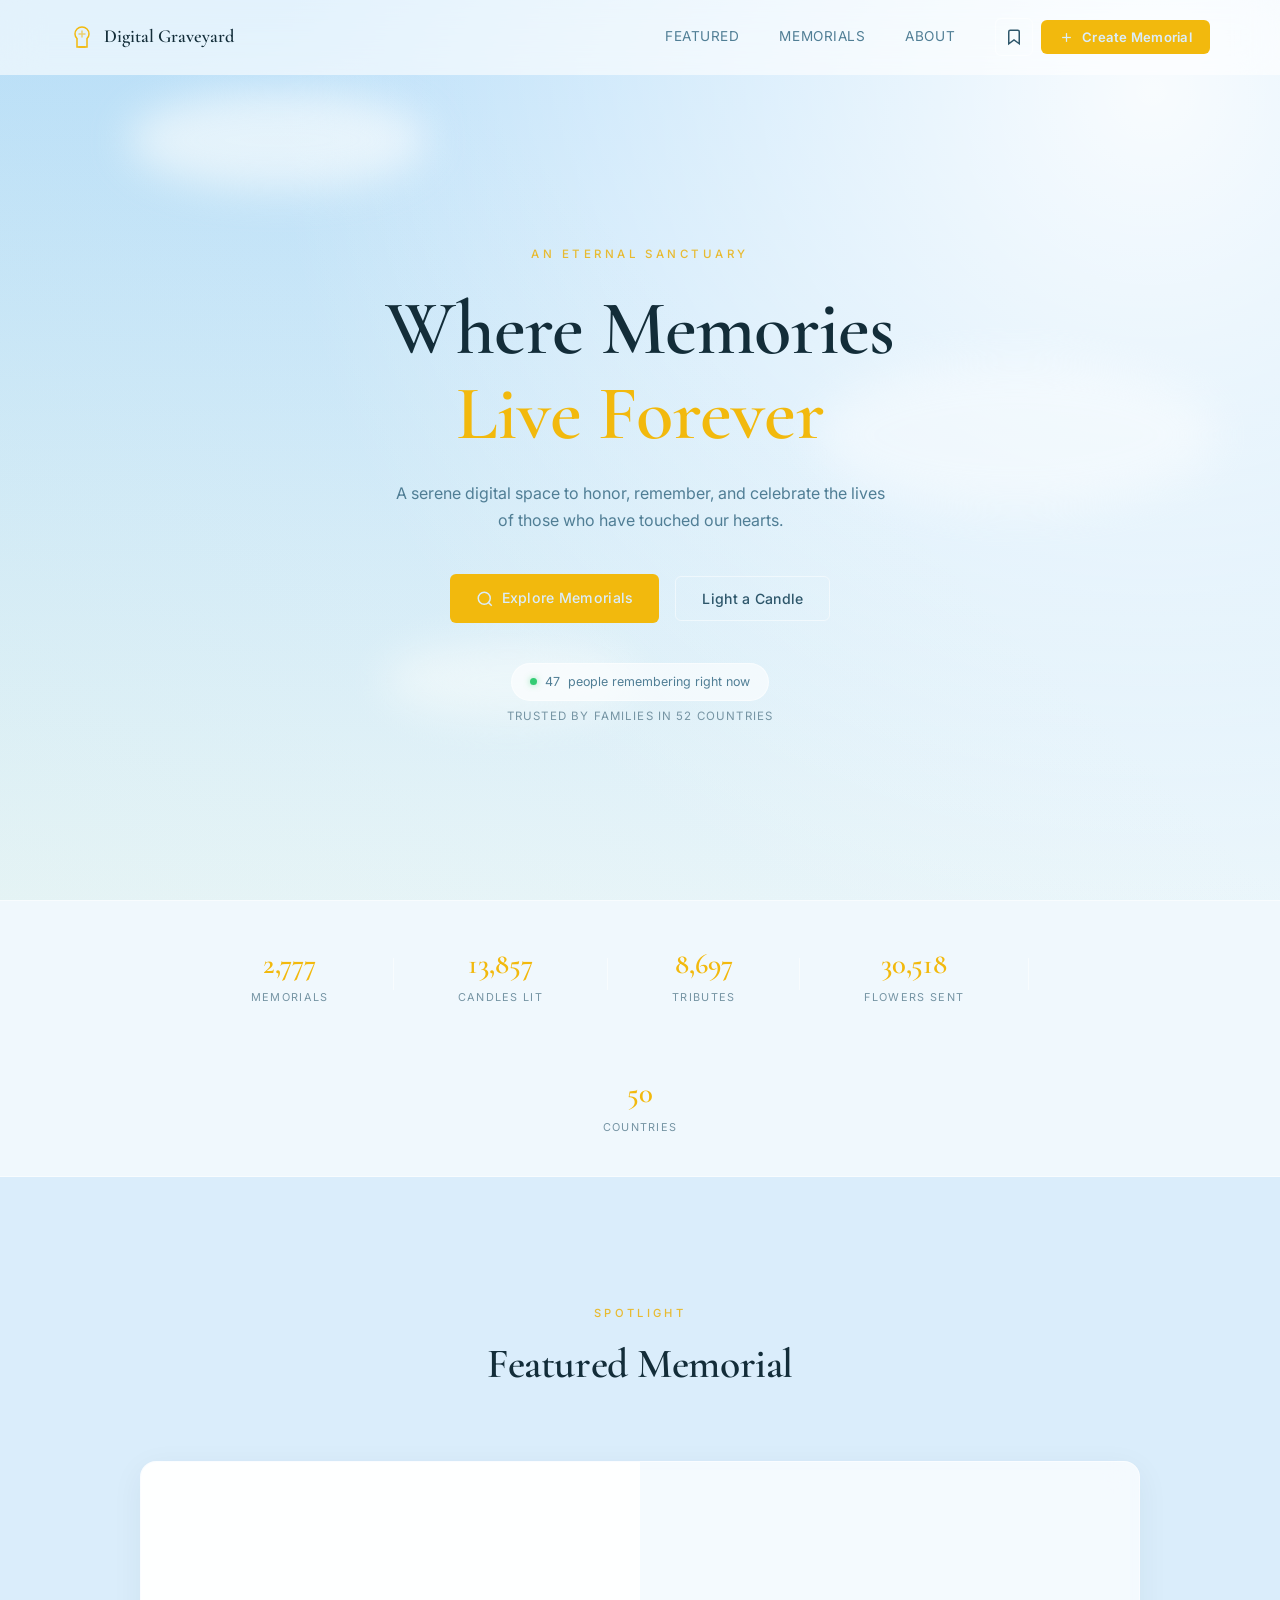
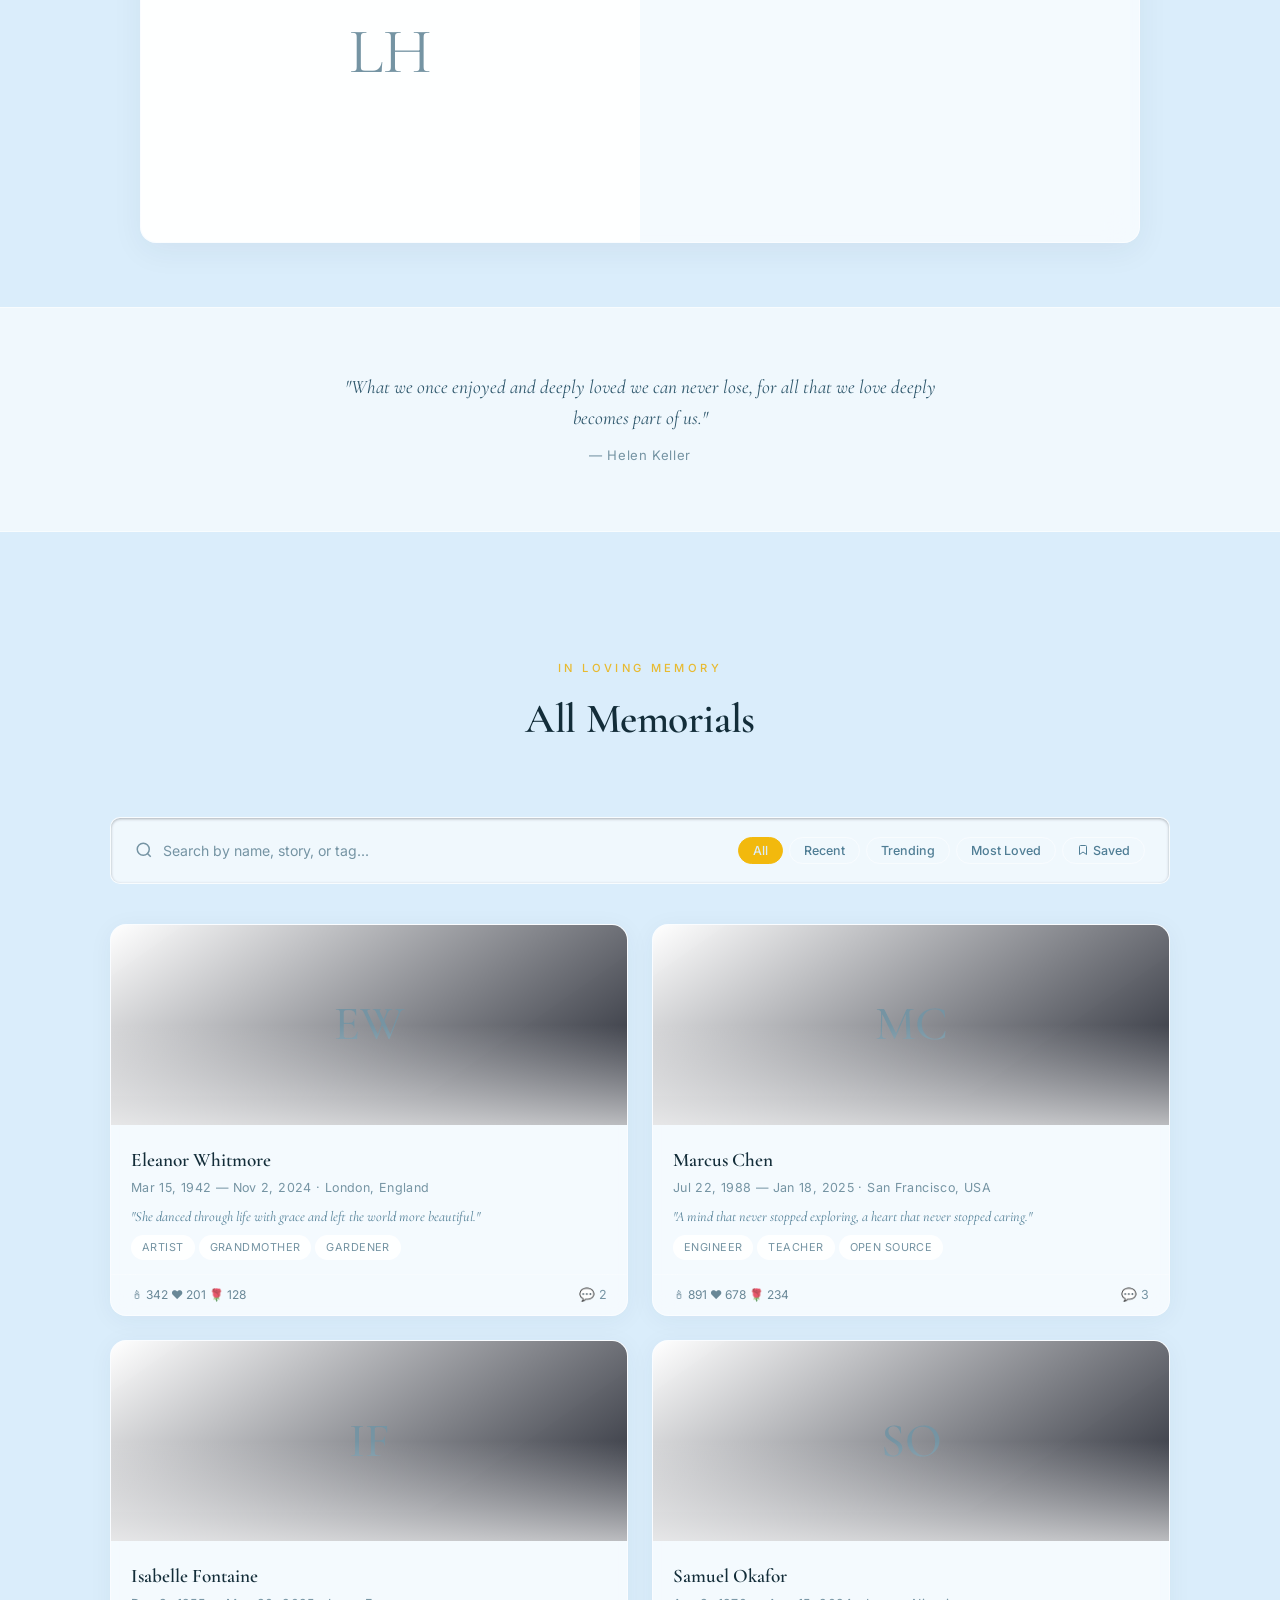
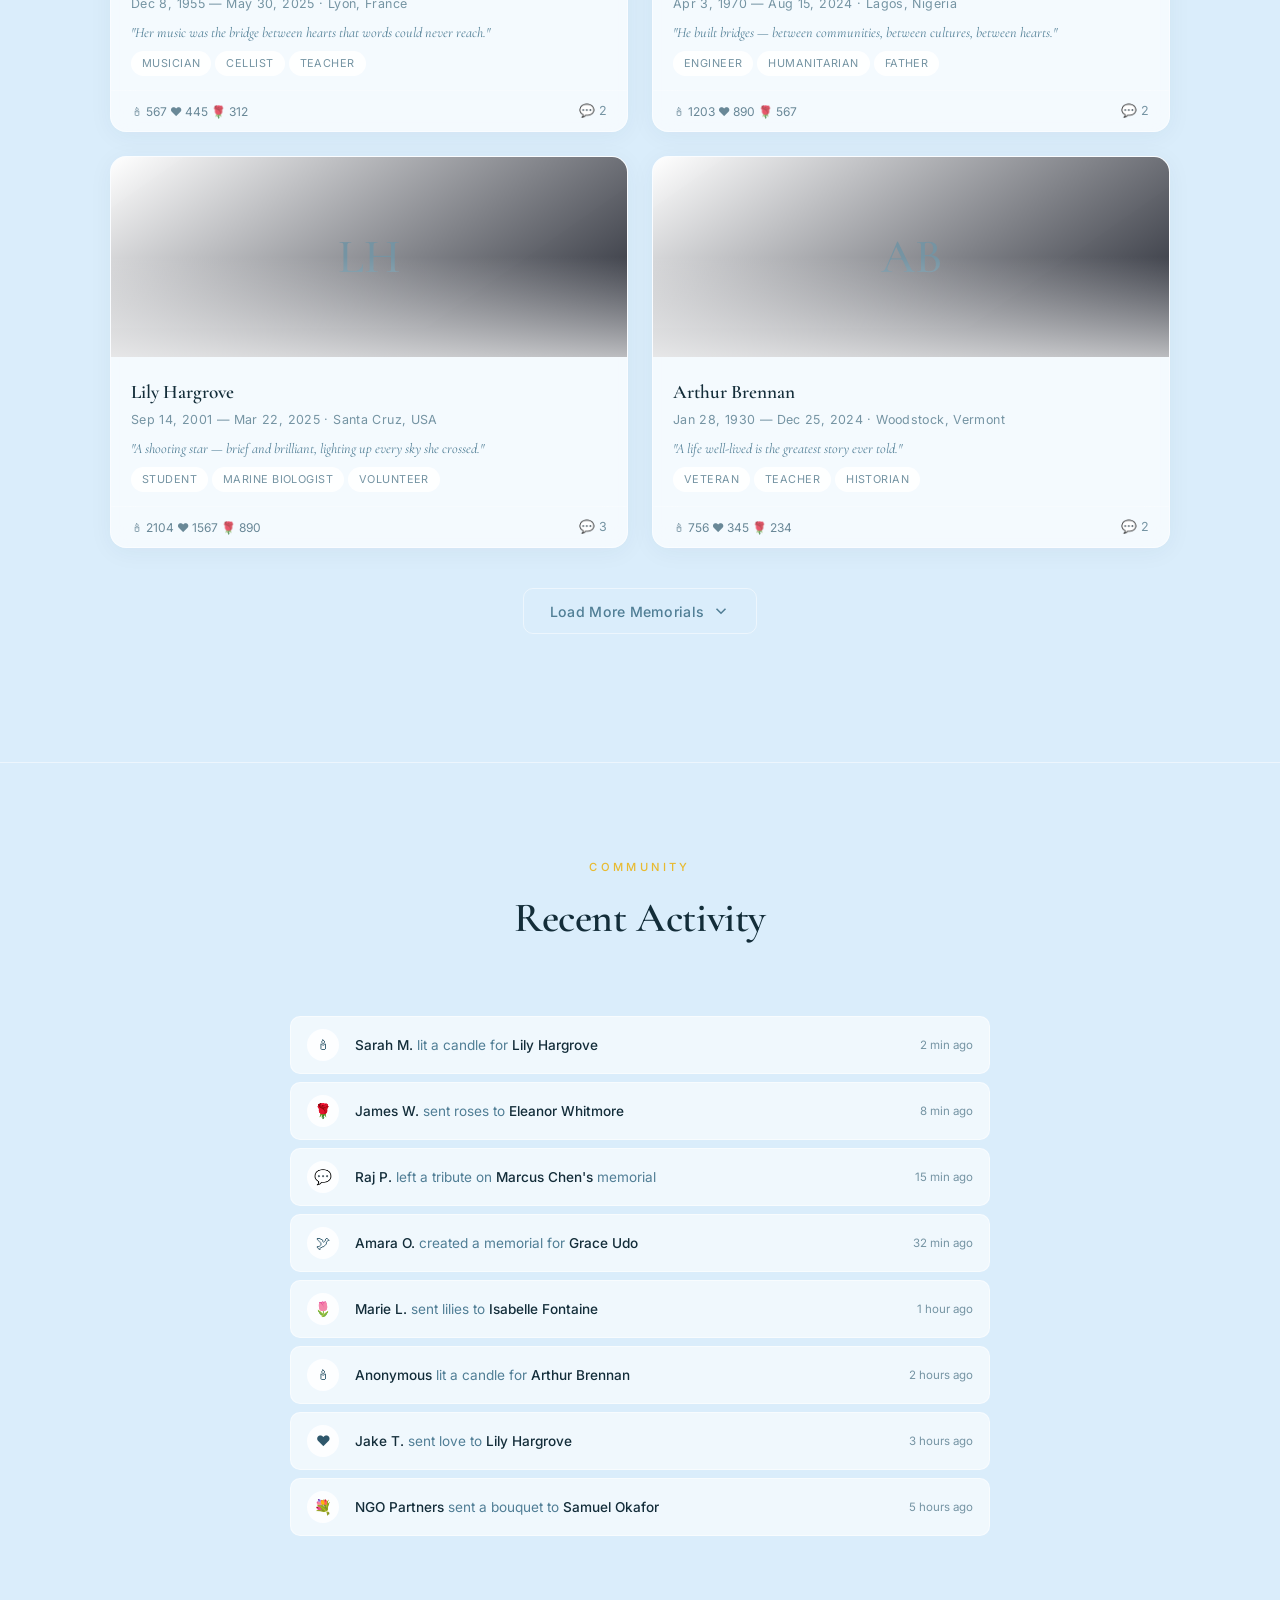
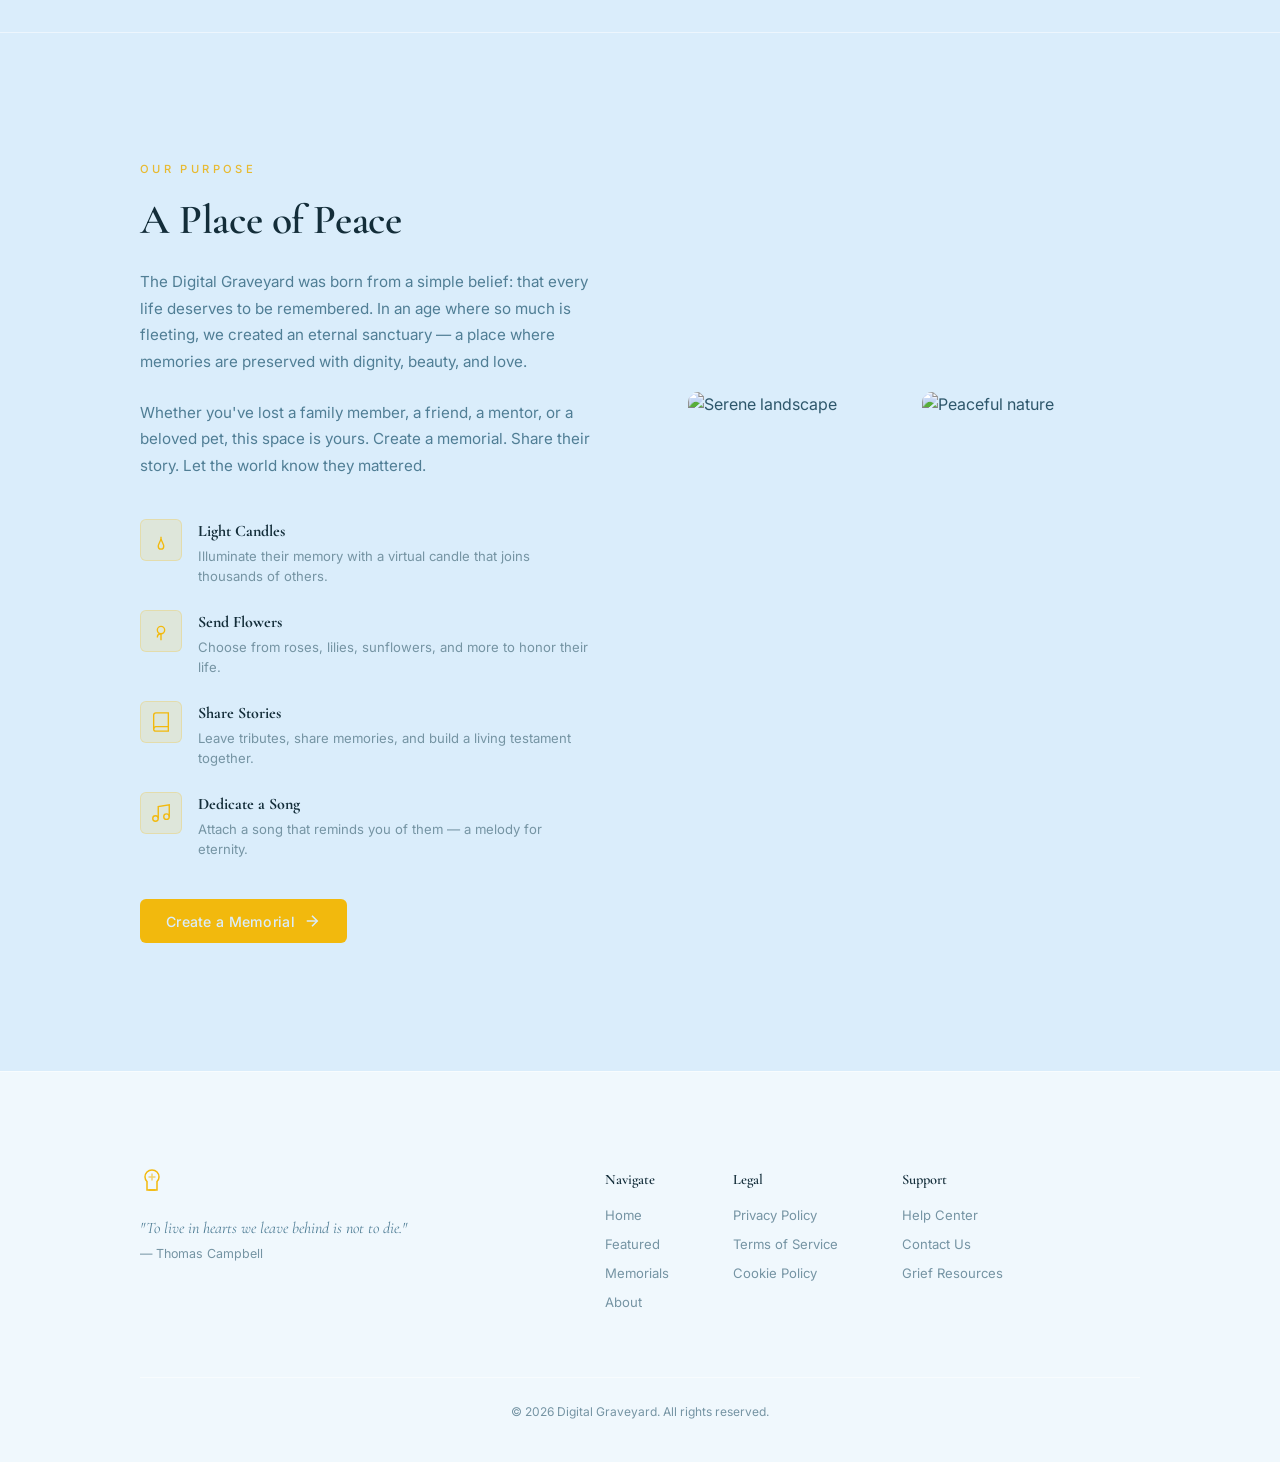
==== commit d94a58e5: "Redesign: Heavenly Ethereal Theme" ====
--- a/graveyards/index.html
+++ b/graveyards/index.html
@@ -13,6 +13,12 @@
     <link rel="stylesheet" href="/graveyards/styles.css">
 </head>
 <body>
+    <!-- ═══════════════ HEAVENLY BACKGROUND ═══════════════ -->
+    <div class="heavenly-background">
+        <div class="cloud cloud-1"></div>
+        <div class="cloud cloud-2"></div>
+        <div class="cloud cloud-3"></div>
+    </div>
 
     <!-- ═══════════════ NAVIGATION ═══════════════ -->
     <nav id="main-nav">
--- a/graveyards/styles.css
+++ b/graveyards/styles.css
@@ -4,25 +4,25 @@
    ═══════════════════════════════════════════════════════════════ */
 
 :root {
-    --bg-primary:     hsl(225, 25%, 6%);
-    --bg-secondary:   hsl(225, 20%, 9%);
-    --bg-elevated:    hsl(225, 18%, 12%);
-    --bg-card:        hsl(225, 18%, 10%);
-
-    --border:         hsl(225, 15%, 16%);
-    --border-subtle:  hsl(225, 12%, 13%);
-    --surface-hover:  hsl(225, 18%, 14%);
-
-    --amber:          hsl(38, 92%, 55%);
-    --amber-soft:     hsl(38, 70%, 65%);
-    --amber-muted:    hsl(38, 40%, 50%);
-    --amber-glow:     hsla(38, 92%, 55%, 0.12);
-    --amber-subtle:   hsla(38, 92%, 55%, 0.06);
-
-    --text-primary:   hsl(225, 15%, 93%);
-    --text-secondary: hsl(225, 10%, 60%);
-    --text-tertiary:  hsl(225, 8%, 40%);
-    --text-muted:     hsl(225, 6%, 30%);
+    --bg-primary:     hsl(205, 80%, 92%);
+    --bg-secondary:   hsla(0, 0%, 100%, 0.6);
+    --bg-elevated:    hsla(0, 0%, 100%, 0.85);
+    --bg-card:        hsla(0, 0%, 100%, 0.7);
+
+    --border:         hsla(0, 0%, 100%, 0.5);
+    --border-subtle:  hsla(0, 0%, 100%, 0.3);
+    --surface-hover:  hsla(0, 0%, 100%, 0.95);
+
+    --amber:          hsl(45, 90%, 50%);
+    --amber-soft:     hsl(45, 80%, 55%);
+    --amber-muted:    hsl(45, 60%, 45%);
+    --amber-glow:     hsla(45, 90%, 55%, 0.25);
+    --amber-subtle:   hsla(45, 90%, 55%, 0.15);
+
+    --text-primary:   hsl(200, 50%, 15%);
+    --text-secondary: hsl(200, 40%, 30%);
+    --text-tertiary:  hsl(200, 30%, 45%);
+    --text-muted:     hsl(200, 20%, 55%);
 
     --font-heading: 'Cormorant Garamond', 'Georgia', serif;
     --font-body:    'Inter', -apple-system, 'Segoe UI', sans-serif;
@@ -39,8 +39,8 @@
 
 *, *::before, *::after { margin:0; padding:0; box-sizing:border-box; }
 html { scroll-behavior:smooth; font-size:16px; -webkit-font-smoothing:antialiased; }
-body { font-family:var(--font-body); color:var(--text-secondary); background:var(--bg-primary); line-height:1.6; overflow-x:hidden; min-height:100vh; }
-::selection { background:var(--amber); color:var(--bg-primary); }
+body { font-family:var(--font-body); color:var(--text-secondary); background:var(--bg-primary); line-height:1.6; overflow-x:hidden; min-height:100vh; position: relative; z-index: 0; }
+::selection { background:var(--amber); color:var(--text-primary); }
 a { color:var(--text-secondary); text-decoration:none; transition:color var(--duration) var(--ease); }
 a:hover { color:var(--text-primary); }
 img { max-width:100%; height:auto; display:block; }
@@ -62,12 +62,12 @@
 #main-nav {
     position:fixed; top:0; left:0; right:0; z-index:100;
     padding:18px var(--space-xl);
-    background:hsla(225,25%,6%,0.8);
+    background:hsla(0, 0%, 100%, 0.6);
     backdrop-filter:blur(20px); -webkit-backdrop-filter:blur(20px);
     border-bottom:1px solid transparent;
     transition:border-color var(--duration) var(--ease), box-shadow var(--duration) var(--ease);
 }
-#main-nav.scrolled { border-bottom-color:transparent; box-shadow: 0 1px 12px hsla(225, 30%, 4%, 0.5); }
+#main-nav.scrolled { border-bottom-color:hsla(0,0%,100%,0.8); box-shadow: 0 4px 20px hsla(205, 40%, 20%, 0.08); }
 
 .nav-inner { max-width:1140px; margin:0 auto; display:flex; align-items:center; justify-content:space-between; }
 .nav-logo { display:flex; align-items:center; gap:10px; color:var(--text-primary); font-family:var(--font-heading); font-size:1.15rem; font-weight:600; }
@@ -112,18 +112,9 @@
     position: relative;
     min-height:100vh; display:flex; align-items:center; justify-content:center; text-align:center;
     padding:calc(70px + var(--space-3xl)) var(--space-xl) var(--space-3xl);
-    background:radial-gradient(ellipse 70% 50% at 50% 40%, hsla(225,30%,12%,0.6) 0%, transparent 70%), var(--bg-primary);
-}
-#hero::before {
-    content: '';
-    position: absolute;
-    inset: 0;
-    opacity: 0.03;
-    background-image: repeating-linear-gradient(45deg, #fff 25%, transparent 25%, transparent 75%, #fff 75%, #fff), repeating-linear-gradient(45deg, #fff 25%, transparent 25%, transparent 75%, #fff 75%, #fff);
-    background-position: 0 0, 2px 2px;
-    background-size: 4px 4px;
-    pointer-events: none;
-}
+    background:transparent;
+}
+#hero::before { display: none; }
 .hero-content { max-width:640px; position: relative; z-index: 1; }
 .hero-tagline { font-size:0.72rem; font-weight:500; letter-spacing:0.3em; text-transform:uppercase; color:var(--amber-soft); margin-bottom:var(--space-lg); }
 .hero-title { font-family:var(--font-heading); font-size:clamp(2.8rem,6vw,4.8rem); font-weight:600; line-height:1.1; color:var(--text-primary); margin-bottom:var(--space-lg); letter-spacing:-0.01em; }
@@ -188,9 +179,11 @@
 .featured-card {
     display:grid; grid-template-columns:1fr 1fr; gap:0;
     background:var(--bg-card); border:1px solid var(--border); border-radius:var(--radius-lg);
+    backdrop-filter: blur(16px); -webkit-backdrop-filter: blur(16px);
     overflow:hidden; cursor:pointer; transition:border-color var(--duration) var(--ease), box-shadow var(--duration) var(--ease);
-}
-.featured-card:hover { border-color:hsl(225,15%,22%); box-shadow: 0 16px 50px hsla(225,30%,4%,0.5), 0 0 0 1px hsla(38,92%,55%,0.1); }
+    box-shadow: 0 8px 32px hsla(205, 40%, 20%, 0.06);
+}
+.featured-card:hover { border-color:hsla(0,0%,100%,1); box-shadow: 0 16px 50px hsla(205,40%,20%,0.15), 0 0 0 2px hsla(45,90%,55%,0.3); }
 
 .featured-image { height:100%; min-height:380px; object-fit:cover; }
 .featured-image-placeholder { height:100%; min-height:380px; display:flex; align-items:center; justify-content:center; background:var(--bg-elevated); font-family:var(--font-heading); font-size:4rem; color:var(--text-muted); }
@@ -245,21 +238,23 @@
 .memorial-card {
     position:relative; border-radius:var(--radius-lg); overflow:hidden; cursor:pointer;
     background:var(--bg-card); border:1px solid var(--border);
+    backdrop-filter: blur(12px); -webkit-backdrop-filter: blur(12px);
     transition:border-color var(--duration), box-shadow var(--duration);
-}
-.memorial-card:hover { border-color:hsl(225,15%,22%); box-shadow:0 12px 40px hsla(225,30%,4%,0.5); }
+    box-shadow: 0 4px 24px hsla(205, 40%, 20%, 0.05);
+}
+.memorial-card:hover { border-color:hsla(0,0%,100%,1); box-shadow:0 12px 40px hsla(205,40%,20%,0.12); }
 .memorial-card:hover .card-image { transform: scale(1.04); }
 .memorial-card:hover .card-bookmark-btn { opacity: 1; }
 
 .card-bookmark-btn {
     position:absolute; top:12px; right:12px; z-index:5;
     display:flex; align-items:center; justify-content:center;
-    width:32px; height:32px; background:hsla(225,20%,10%,0.7); backdrop-filter:blur(8px);
-    border:1px solid hsla(225,15%,30%,0.3); border-radius:50%;
+    width:32px; height:32px; background:hsla(0,0%,100%,0.8); backdrop-filter:blur(8px);
+    border:1px solid hsla(0,0%,100%,0.9); border-radius:50%;
     color:var(--text-secondary); transition:all var(--duration);
-    opacity: 0;
-}
-.card-bookmark-btn:hover { color:var(--text-primary); background:hsla(225,20%,10%,0.9); }
+    opacity: 0; box-shadow: 0 2px 8px hsla(205,40%,20%,0.1);
+}
+.card-bookmark-btn:hover { color:var(--text-primary); background:hsla(0,0%,100%,1); }
 .card-bookmark-btn.active { color:var(--amber); opacity: 1; }
 .card-bookmark-btn svg { width:14px; height:14px; }
 
@@ -336,8 +331,8 @@
 /* ═══════════════ MODALS ═══════════════ */
 .modal-overlay {
     position:fixed; inset:0; z-index:200; display:flex; align-items:center; justify-content:center;
-    padding:var(--space-xl); background:hsla(225,25%,4%,0.85);
-    backdrop-filter:blur(6px); -webkit-backdrop-filter:blur(6px);
+    padding:var(--space-xl); background:hsla(205,40%,85%,0.75);
+    backdrop-filter:blur(8px); -webkit-backdrop-filter:blur(8px);
     opacity:0; visibility:hidden; transition:all var(--duration) var(--ease);
 }
 .modal-overlay.active { opacity:1; visibility:visible; }
@@ -352,13 +347,46 @@
 
 .modal-close {
     position:absolute; top:14px; right:14px;
-    background:hsla(225,20%,10%,0.7); backdrop-filter:blur(10px);
-    border:1px solid var(--border); color:var(--text-secondary);
-    width:34px; height:34px; border-radius:50%;
-    display:flex; align-items:center; justify-content:center; z-index:10;
-    transition:all var(--duration);
+    background:hsla(0,0%,100%,0.9); backdrop-filter:blur(10px);
+    border-radius:50%; display:flex; align-items:center; justify-content:center;
+    width:40px; height:40px; color:var(--text-secondary); cursor:pointer; 
+    border:1px solid var(--border); transition:all var(--duration); z-index:10;
 }
 .modal-close:hover { background:var(--bg-elevated); color:var(--text-primary); }
+.lightbox-close:hover { background:var(--bg-elevated); color:var(--text-primary); }
+
+/* ═══════════════ HEAVENLY BACKGROUND ═══════════════ */
+.heavenly-background {
+    position: fixed;
+    inset: 0;
+    z-index: -1;
+    background: linear-gradient(180deg, hsl(205, 85%, 85%) 0%, hsl(200, 70%, 95%) 100%);
+    overflow: hidden;
+}
+.heavenly-background::before {
+    content: '';
+    position: absolute;
+    inset: -50%;
+    background: radial-gradient(circle at 70% 30%, hsla(0,0%,100%,0.9) 0%, transparent 40%);
+    pointer-events: none;
+}
+.heavenly-background::after {
+    content: '';
+    position: absolute;
+    inset: 0;
+    background: linear-gradient(45deg, hsla(120, 40%, 80%, 0.1) 0%, transparent 60%);
+    pointer-events: none;
+}
+.cloud {
+    position: absolute;
+    background: #fff;
+    border-radius: 50%;
+    filter: blur(20px);
+    opacity: 0.6;
+}
+.cloud-1 { width: 300px; height: 100px; top: 10%; left: 10%; }
+.cloud-2 { width: 400px; height: 150px; top: 40%; right: 5%; opacity: 0.4; }
+.cloud-3 { width: 250px; height: 80px; bottom: 20%; left: 30%; opacity: 0.5; }
 .modal-body { padding:var(--space-xl); }
 
 /* Detail Modal */
@@ -480,7 +508,8 @@
 
 /* ═══════════════ BOOKMARKS DRAWER ═══════════════ */
 .drawer-overlay {
-    position:fixed; inset:0; z-index:210; background:hsla(225,25%,4%,0.7);
+    position:fixed; inset:0; z-index:210; background:hsla(205,40%,85%,0.75);
+    backdrop-filter:blur(8px); -webkit-backdrop-filter:blur(8px);
     opacity:0; visibility:hidden; transition:all var(--duration) var(--ease);
 }
 .drawer-overlay.active { opacity:1; visibility:visible; }
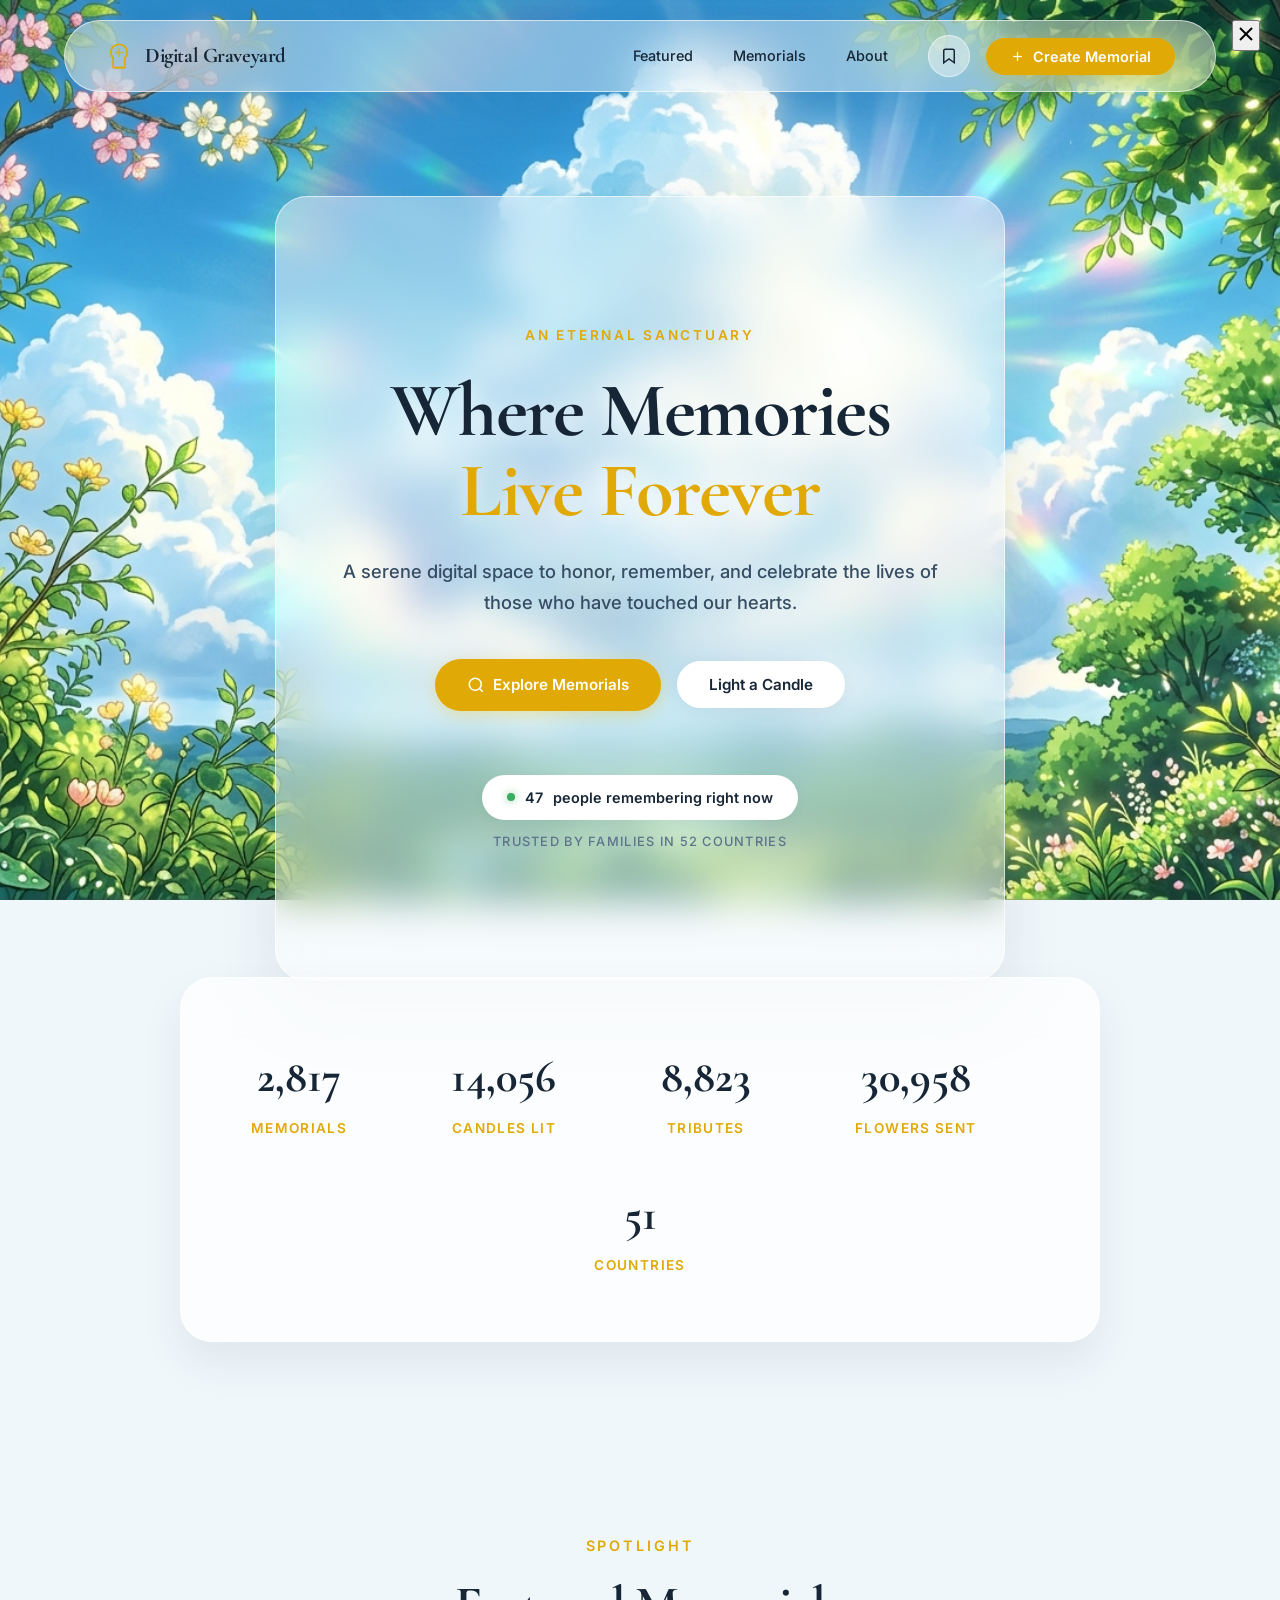
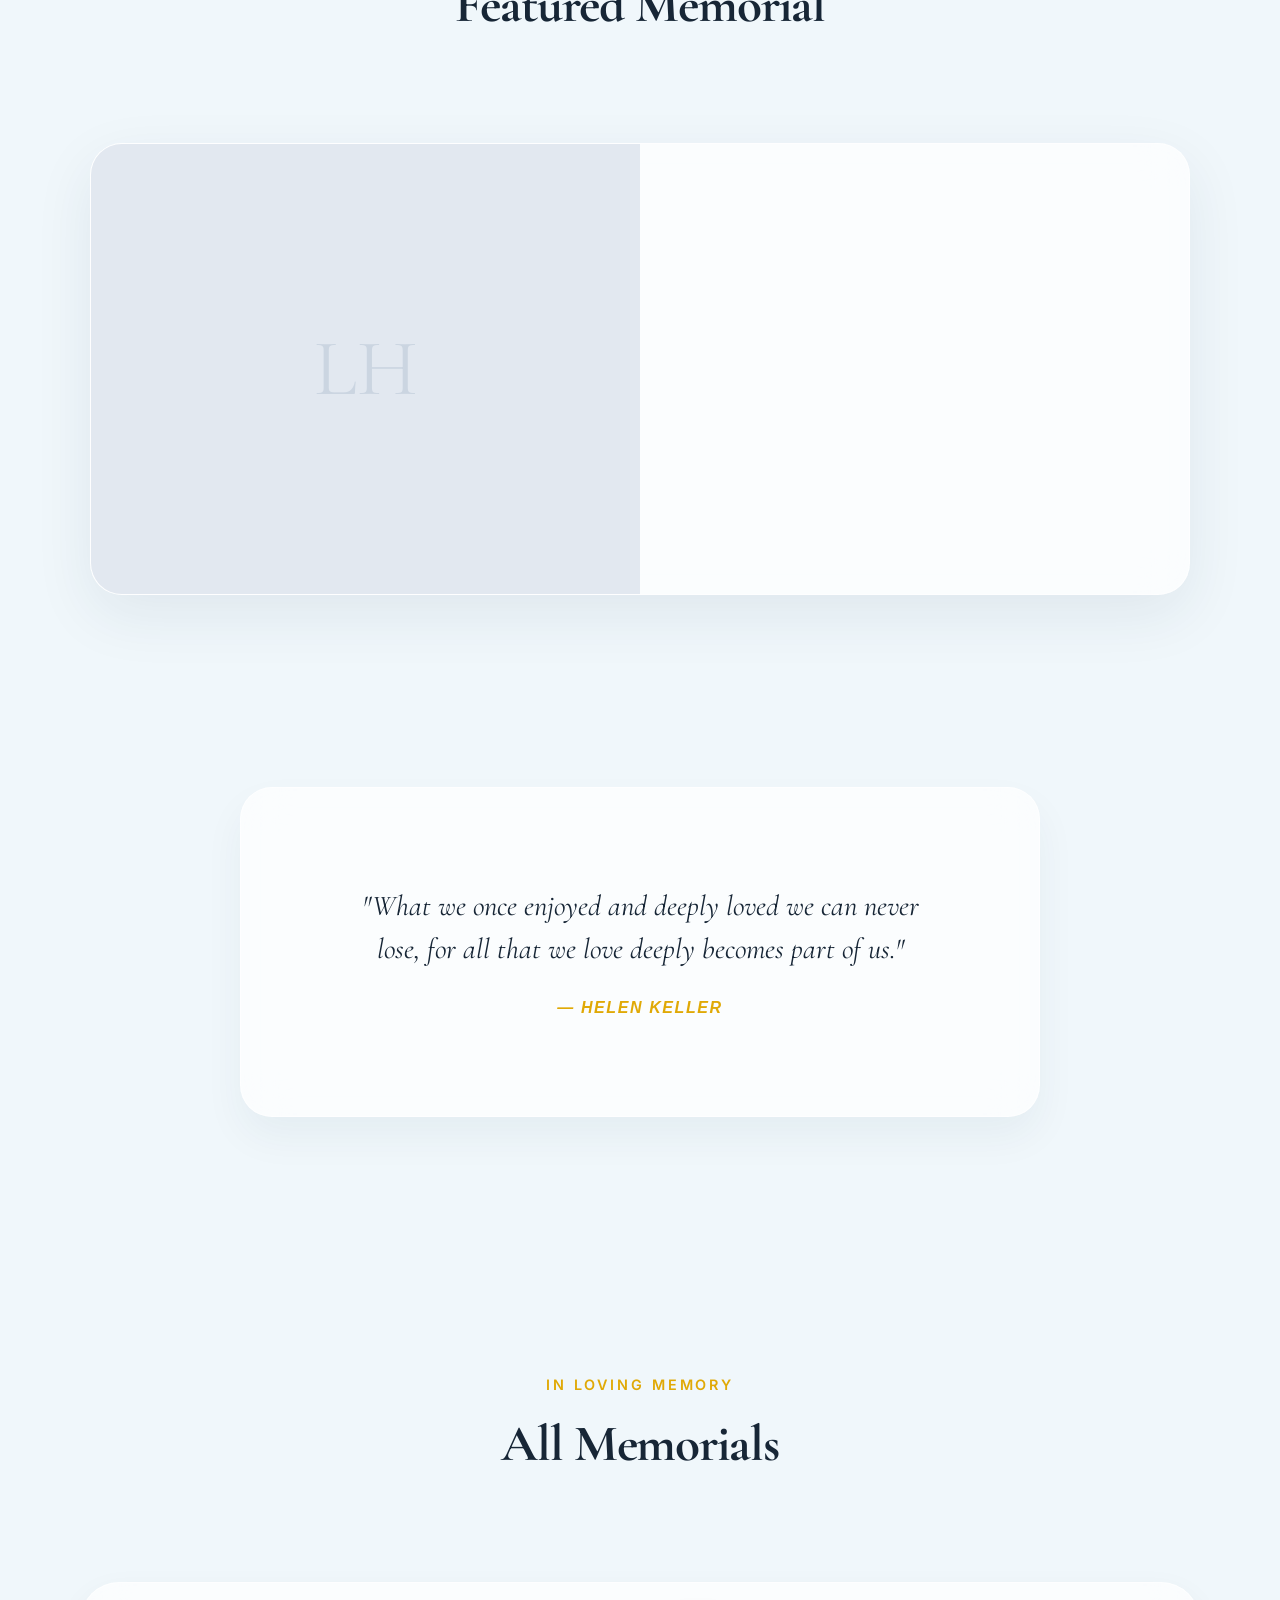
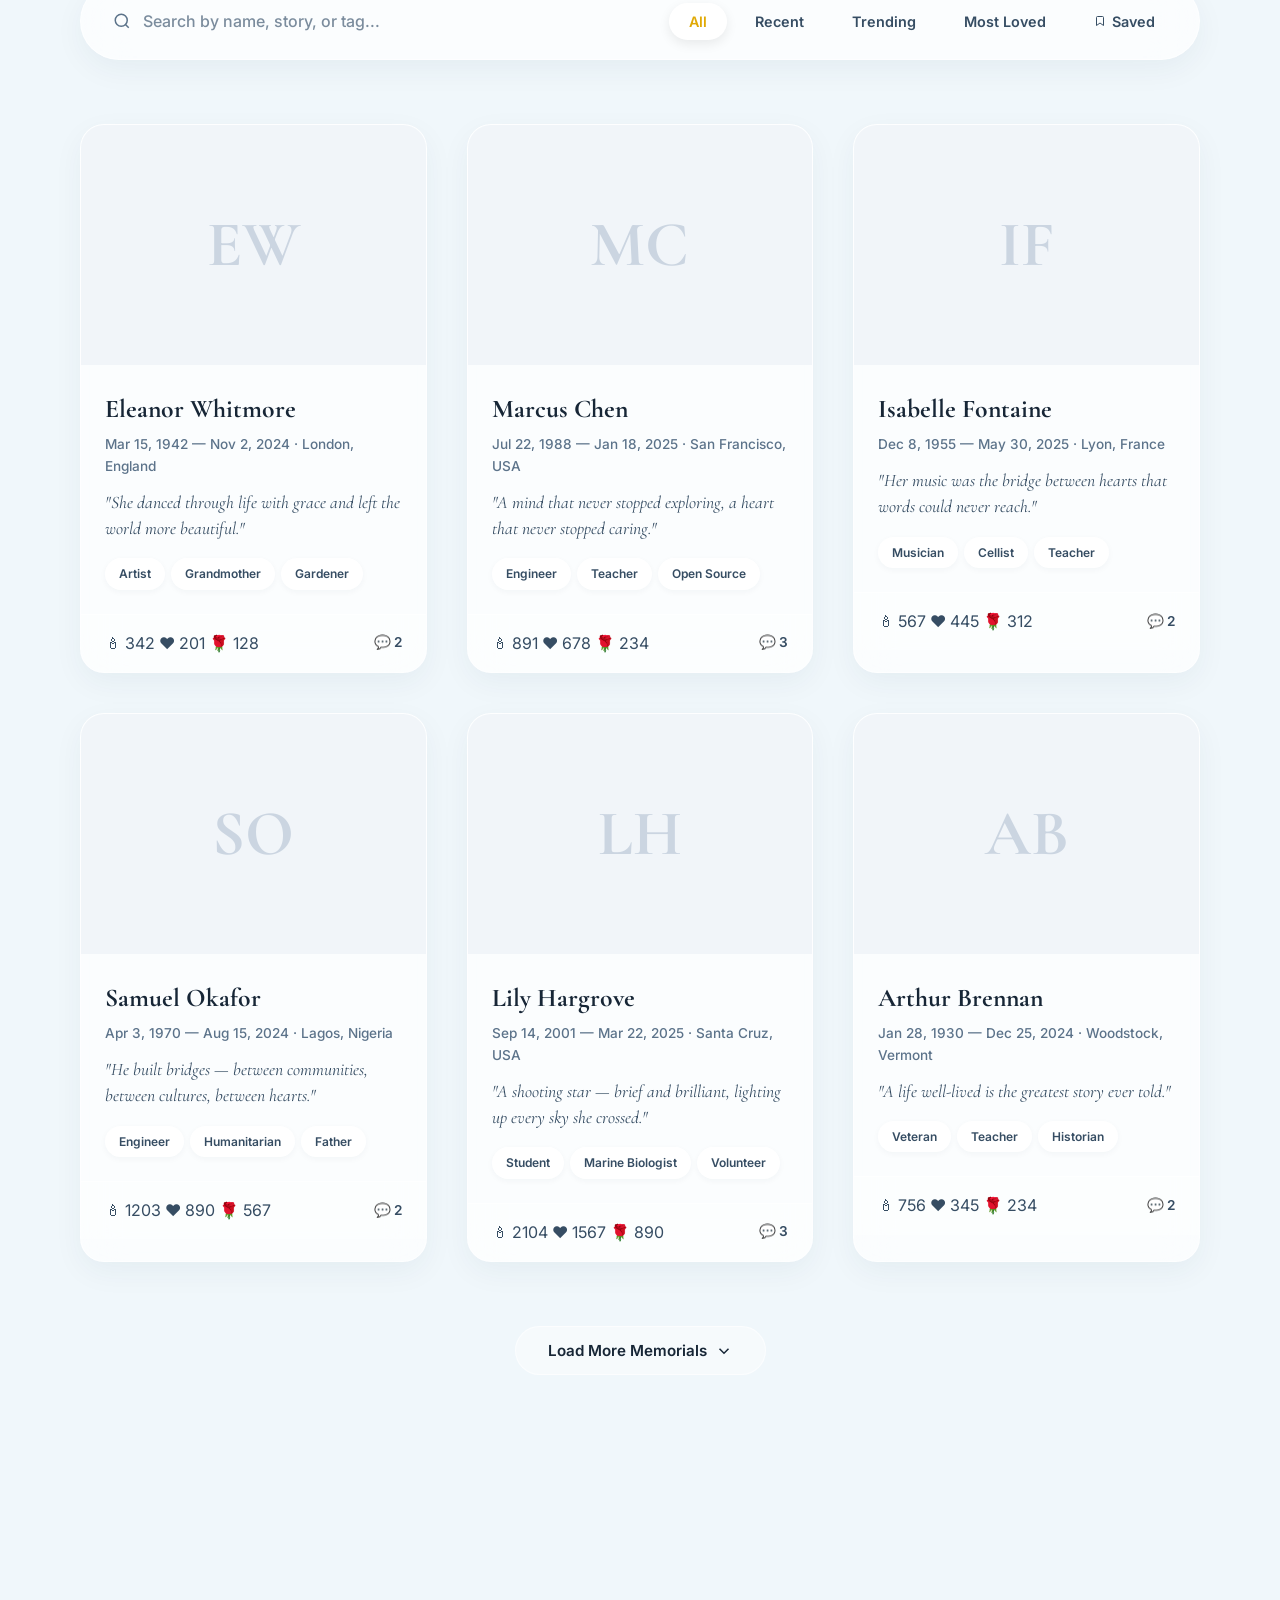
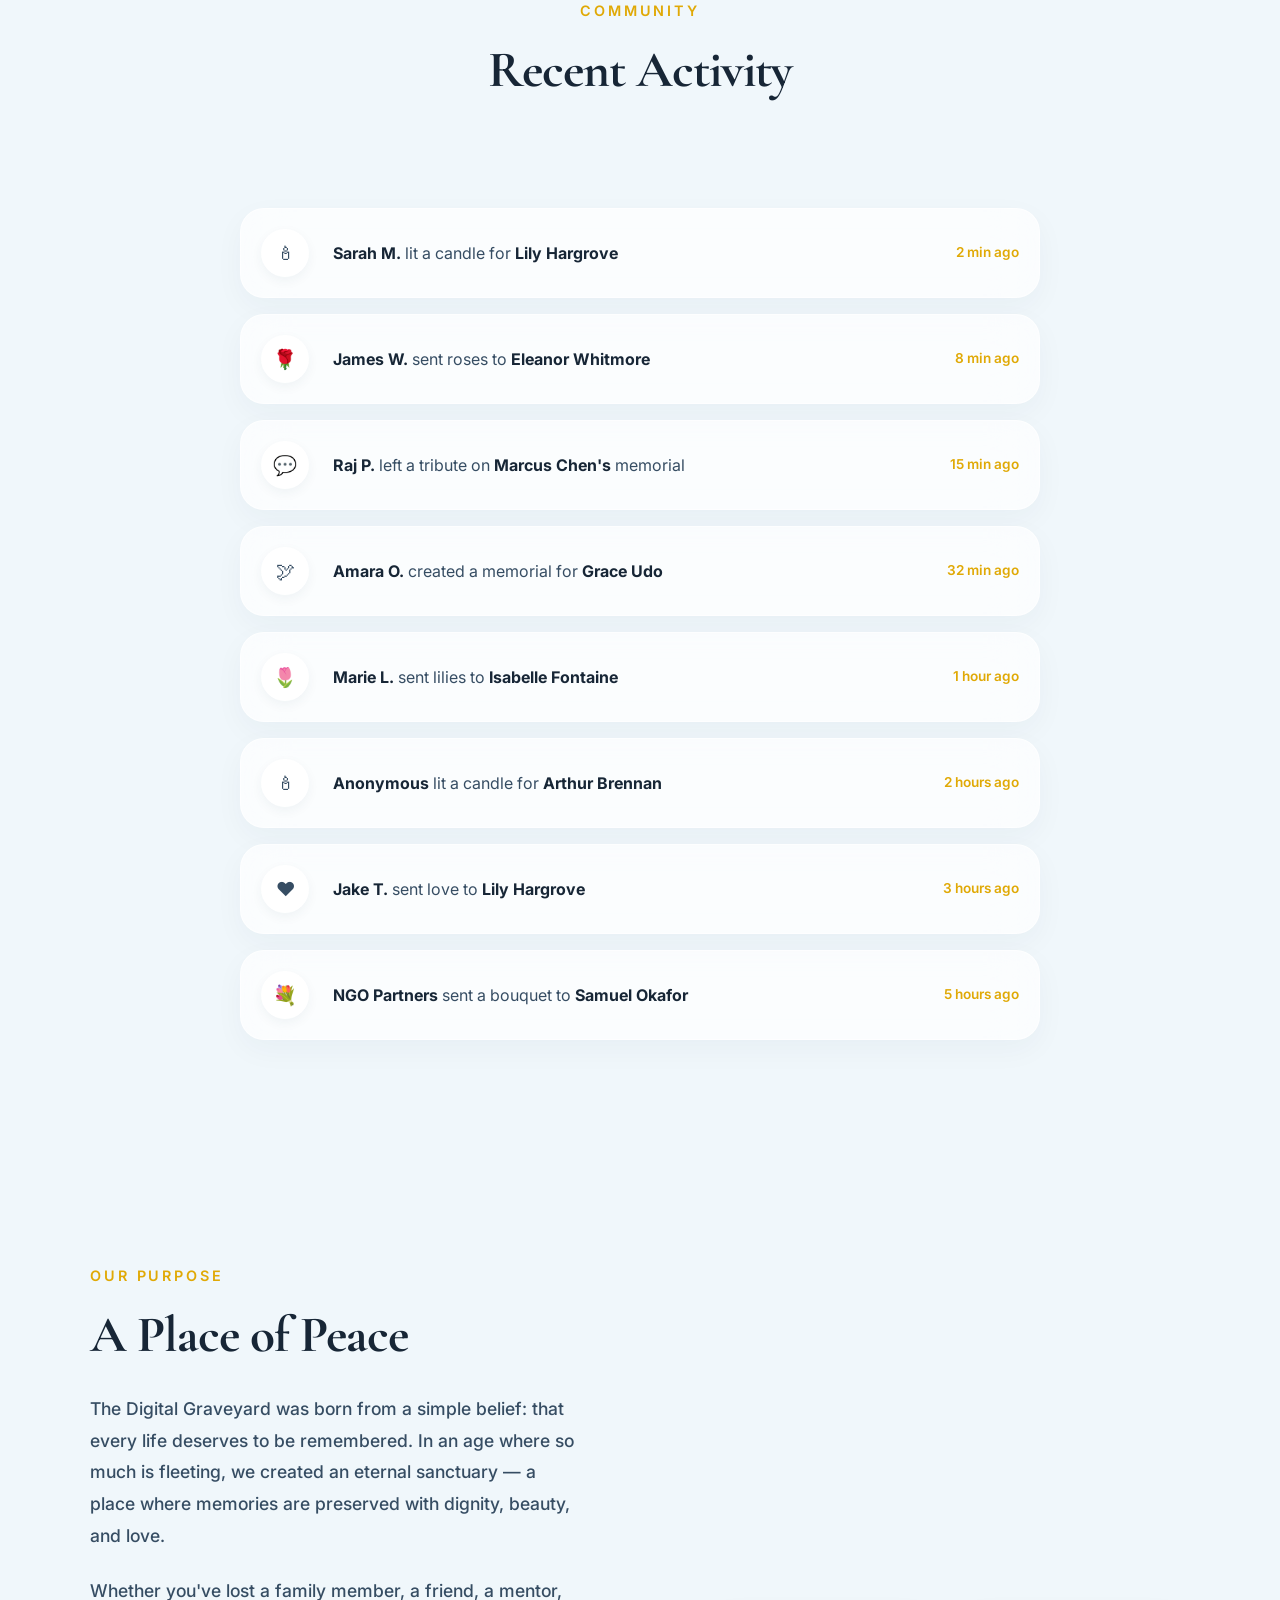
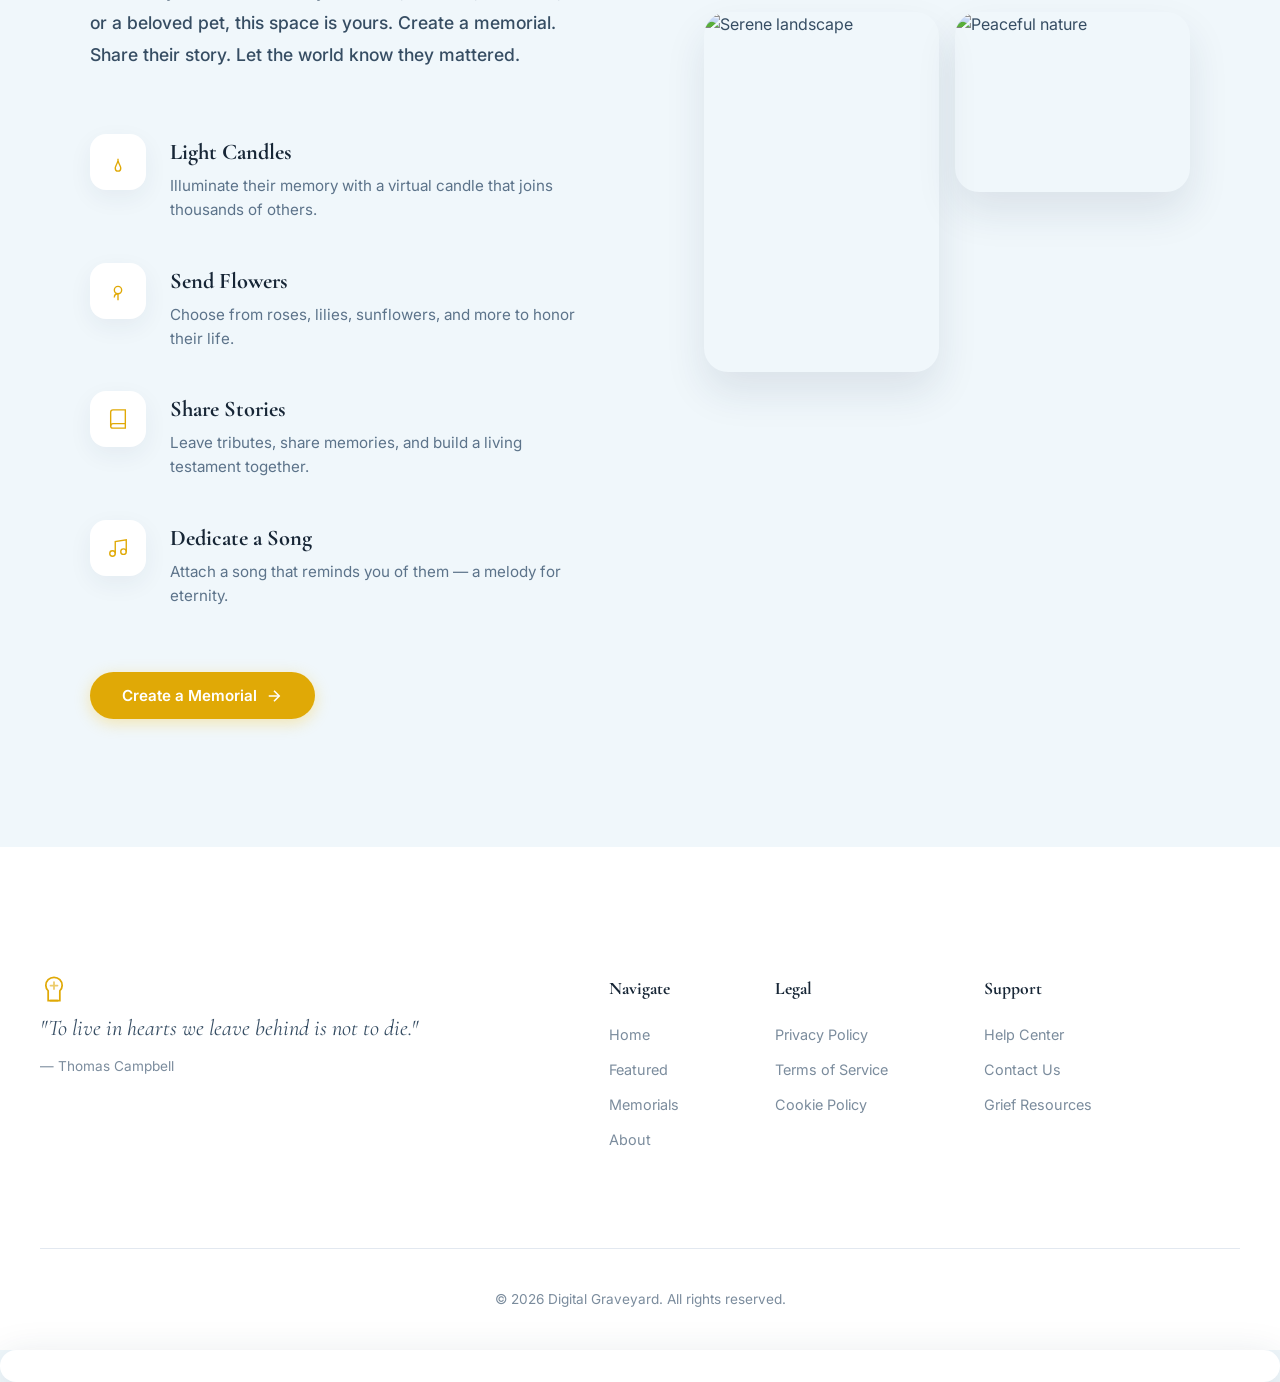
==== commit 12ac2063: "Complete Frontend Structural Redesign - Ethereal Aesthetic" ====
--- a/graveyards/index.html
+++ b/graveyards/index.html
@@ -13,12 +13,7 @@
     <link rel="stylesheet" href="/graveyards/styles.css">
 </head>
 <body>
-    <!-- ═══════════════ HEAVENLY BACKGROUND ═══════════════ -->
-    <div class="heavenly-background">
-        <div class="cloud cloud-1"></div>
-        <div class="cloud cloud-2"></div>
-        <div class="cloud cloud-3"></div>
-    </div>
+
 
     <!-- ═══════════════ NAVIGATION ═══════════════ -->
     <nav id="main-nav">
--- a/graveyards/styles.css
+++ b/graveyards/styles.css
@@ -1,28 +1,31 @@
 /* ═══════════════════════════════════════════════════════════════
-   DIGITAL GRAVEYARD — FEATURE-RICH CLEAN STYLES
-   No animations. No green. Modern, premium, dark.
+   DIGITAL GRAVEYARD — HEAVENLY AESTHETIC REDESIGN
    ═══════════════════════════════════════════════════════════════ */
 
 :root {
-    --bg-primary:     hsl(205, 80%, 92%);
-    --bg-secondary:   hsla(0, 0%, 100%, 0.6);
-    --bg-elevated:    hsla(0, 0%, 100%, 0.85);
-    --bg-card:        hsla(0, 0%, 100%, 0.7);
-
-    --border:         hsla(0, 0%, 100%, 0.5);
-    --border-subtle:  hsla(0, 0%, 100%, 0.3);
-    --surface-hover:  hsla(0, 0%, 100%, 0.95);
-
-    --amber:          hsl(45, 90%, 50%);
+    /* Glass & Light Variables */
+    --bg-primary:     #ffffff;
+    --bg-glass:       hsla(0, 0%, 100%, 0.4);
+    --bg-glass-solid: hsla(0, 0%, 100%, 0.7);
+    --bg-glass-hover: hsla(0, 0%, 100%, 0.85);
+    
+    --border-glass:   hsla(0, 0%, 100%, 0.6);
+    --border-glow:    hsla(0, 0%, 100%, 0.9);
+
+    /* Heavenly Accents */
+    --amber:          hsl(45, 95%, 45%);
     --amber-soft:     hsl(45, 80%, 55%);
     --amber-muted:    hsl(45, 60%, 45%);
-    --amber-glow:     hsla(45, 90%, 55%, 0.25);
-    --amber-subtle:   hsla(45, 90%, 55%, 0.15);
-
-    --text-primary:   hsl(200, 50%, 15%);
-    --text-secondary: hsl(200, 40%, 30%);
-    --text-tertiary:  hsl(200, 30%, 45%);
-    --text-muted:     hsl(200, 20%, 55%);
+    --amber-glow:     hsla(45, 95%, 50%, 0.3);
+    --amber-subtle:   hsla(45, 95%, 50%, 0.15);
+    
+    --green-accent:   hsl(140, 50%, 45%);
+
+    /* Deep Text Colors for Contrast */
+    --text-primary:   hsl(210, 40%, 15%);
+    --text-secondary: hsl(210, 30%, 30%);
+    --text-tertiary:  hsl(210, 20%, 45%);
+    --text-muted:     hsl(210, 15%, 55%);
 
     --font-heading: 'Cormorant Garamond', 'Georgia', serif;
     --font-body:    'Inter', -apple-system, 'Segoe UI', sans-serif;
@@ -31,585 +34,477 @@
     --space-lg: 1.5rem; --space-xl: 2.5rem; --space-2xl: 4rem;
     --space-3xl: 6rem; --space-4xl: 8rem;
 
-    --radius-sm: 6px; --radius-md: 10px; --radius-lg: 16px; --radius-xl: 24px;
+    --radius-sm: 10px; --radius-md: 16px; --radius-lg: 24px; --radius-xl: 32px;
     --ease: cubic-bezier(0.16, 1, 0.3, 1);
-    --duration: 250ms;
-    --transition: all 0.2s ease;
+    --duration: 350ms;
+    --transition: all 0.3s cubic-bezier(0.16, 1, 0.3, 1);
 }
 
 *, *::before, *::after { margin:0; padding:0; box-sizing:border-box; }
 html { scroll-behavior:smooth; font-size:16px; -webkit-font-smoothing:antialiased; }
-body { font-family:var(--font-body); color:var(--text-secondary); background:var(--bg-primary); line-height:1.6; overflow-x:hidden; min-height:100vh; position: relative; z-index: 0; }
-::selection { background:var(--amber); color:var(--text-primary); }
-a { color:var(--text-secondary); text-decoration:none; transition:color var(--duration) var(--ease); }
-a:hover { color:var(--text-primary); }
+
+/* ─── Global Background ─── */
+body { 
+    font-family:var(--font-body); 
+    color:var(--text-secondary); 
+    background-color: #f0f7fb;
+    background-image: url('/graveyards/bg.jpg');
+    background-size: cover;
+    background-position: center top;
+    background-attachment: fixed;
+    line-height:1.6; 
+    overflow-x:hidden; 
+    min-height:100vh; 
+}
+::selection { background:var(--amber); color:white; }
+a { color:var(--text-secondary); text-decoration:none; transition:var(--transition); }
+a:hover { color:var(--amber); }
 img { max-width:100%; height:auto; display:block; }
 button { cursor:pointer; font-family:inherit; }
 input, textarea { font-family:inherit; }
 
-/* ─── Global Focus ─── */
 *:focus-visible {
     outline: 2px solid var(--amber);
-    outline-offset: 2px;
+    outline-offset: 4px;
     border-radius: var(--radius-sm);
 }
-.memorial-card:focus-visible, .featured-card:focus-visible {
-    border-radius: var(--radius-lg);
-}
-
 
 /* ═══════════════ NAV ═══════════════ */
 #main-nav {
-    position:fixed; top:0; left:0; right:0; z-index:100;
-    padding:18px var(--space-xl);
-    background:hsla(0, 0%, 100%, 0.6);
-    backdrop-filter:blur(20px); -webkit-backdrop-filter:blur(20px);
-    border-bottom:1px solid transparent;
-    transition:border-color var(--duration) var(--ease), box-shadow var(--duration) var(--ease);
-}
-#main-nav.scrolled { border-bottom-color:hsla(0,0%,100%,0.8); box-shadow: 0 4px 20px hsla(205, 40%, 20%, 0.08); }
-
-.nav-inner { max-width:1140px; margin:0 auto; display:flex; align-items:center; justify-content:space-between; }
-.nav-logo { display:flex; align-items:center; gap:10px; color:var(--text-primary); font-family:var(--font-heading); font-size:1.15rem; font-weight:600; }
-.logo-icon { width:24px; height:24px; color:var(--amber); }
+    position:fixed; top:20px; left:50%; transform:translateX(-50%); z-index:100;
+    width: 90%; max-width: 1200px;
+    padding:14px var(--space-xl);
+    background:var(--bg-glass);
+    backdrop-filter:blur(24px); -webkit-backdrop-filter:blur(24px);
+    border:1px solid var(--border-glass);
+    border-radius: 100px;
+    box-shadow: 0 8px 32px hsla(210, 50%, 20%, 0.05);
+    transition:var(--transition);
+}
+#main-nav.scrolled { 
+    width: 100%; top: 0; border-radius: 0;
+    background:var(--bg-glass-solid); 
+    box-shadow: 0 10px 40px hsla(210, 50%, 20%, 0.1); 
+}
+
+.nav-inner { display:flex; align-items:center; justify-content:space-between; }
+.nav-logo { display:flex; align-items:center; gap:12px; color:var(--text-primary); font-family:var(--font-heading); font-size:1.3rem; font-weight:700; letter-spacing: -0.02em; }
+.logo-icon { width:28px; height:28px; color:var(--amber); }
 .nav-links { display:flex; align-items:center; gap:var(--space-xl); }
-.nav-link { color:var(--text-tertiary); font-size:0.85rem; font-weight:400; letter-spacing:0.04em; text-transform:uppercase; padding:6px 0; }
-.nav-link:hover { color:var(--text-primary); }
-
-.nav-actions { display:flex; align-items:center; gap:var(--space-sm); }
+.nav-link { color:var(--text-primary); font-size:0.9rem; font-weight:500; padding:6px 0; }
+.nav-link:hover { color:var(--amber); }
+
+.nav-actions { display:flex; align-items:center; gap:var(--space-md); }
 
 .nav-icon-btn {
     position:relative; display:flex; align-items:center; justify-content:center;
-    width:38px; height:38px; background:transparent; border:1px solid var(--border);
-    border-radius:var(--radius-sm); color:var(--text-secondary);
+    width:42px; height:42px; background:var(--bg-glass); border:1px solid var(--border-glass);
+    border-radius:50%; color:var(--text-primary);
     transition:var(--transition);
 }
-.nav-icon-btn:hover { background:var(--bg-elevated); color:var(--text-primary); }
+.nav-icon-btn:hover { background:white; color:var(--amber); transform: translateY(-2px); box-shadow: 0 4px 12px hsla(0,0%,0%,0.05); }
 .bookmark-badge {
-    position:absolute; top:-4px; right:-4px;
-    min-width:16px; height:16px; padding:0 4px;
-    background:var(--amber); color:var(--bg-primary);
-    font-size:0.65rem; font-weight:700; border-radius:100px;
+    position:absolute; top:-2px; right:-2px;
+    min-width:18px; height:18px; padding:0 5px;
+    background:var(--amber); color:white;
+    font-size:0.7rem; font-weight:700; border-radius:100px;
     display:flex; align-items:center; justify-content:center;
 }
 .bookmark-badge:empty, .bookmark-badge[data-count="0"] { display:none; }
 
 .nav-cta {
     display:flex; align-items:center; gap:8px;
-    padding:9px 18px; background:var(--amber); color:var(--bg-primary);
-    border:none; border-radius:var(--radius-sm);
-    font-size:0.82rem; font-weight:600; letter-spacing:0.02em;
-    transition:opacity var(--duration);
-}
-.nav-cta:hover { opacity:0.88; }
-
+    padding:10px 24px; background:var(--amber); color:white;
+    border:none; border-radius:100px;
+    font-size:0.9rem; font-weight:600;
+    transition:var(--transition); box-shadow: 0 4px 16px var(--amber-glow);
+}
+.nav-cta:hover { transform: translateY(-2px); box-shadow: 0 6px 20px var(--amber-glow); }
 .mobile-menu-btn { display:none; flex-direction:column; gap:5px; background:none; border:none; padding:6px; }
 .mobile-menu-btn span { display:block; width:20px; height:1.5px; background:var(--text-secondary); border-radius:2px; }
-
 
 /* ═══════════════ HERO ═══════════════ */
 #hero {
     position: relative;
     min-height:100vh; display:flex; align-items:center; justify-content:center; text-align:center;
-    padding:calc(70px + var(--space-3xl)) var(--space-xl) var(--space-3xl);
-    background:transparent;
-}
-#hero::before { display: none; }
-.hero-content { max-width:640px; position: relative; z-index: 1; }
-.hero-tagline { font-size:0.72rem; font-weight:500; letter-spacing:0.3em; text-transform:uppercase; color:var(--amber-soft); margin-bottom:var(--space-lg); }
-.hero-title { font-family:var(--font-heading); font-size:clamp(2.8rem,6vw,4.8rem); font-weight:600; line-height:1.1; color:var(--text-primary); margin-bottom:var(--space-lg); letter-spacing:-0.01em; }
+    padding:calc(100px + var(--space-3xl)) var(--space-xl) var(--space-3xl);
+}
+.hero-content { max-width:800px; position: relative; z-index: 1; 
+    background: var(--bg-glass); backdrop-filter: blur(20px); -webkit-backdrop-filter: blur(20px);
+    padding: var(--space-4xl) var(--space-2xl); border-radius: var(--radius-xl);
+    border: 1px solid var(--border-glass); box-shadow: 0 20px 60px hsla(210, 50%, 20%, 0.1);
+}
+.hero-tagline { font-size:0.85rem; font-weight:600; letter-spacing:0.2em; text-transform:uppercase; color:var(--amber); margin-bottom:var(--space-lg); }
+.hero-title { font-family:var(--font-heading); font-size:clamp(3rem,6vw,5.5rem); font-weight:700; line-height:1.05; color:var(--text-primary); margin-bottom:var(--space-lg); letter-spacing:-0.02em; text-shadow: 0 4px 20px hsla(0,0%,100%,0.8); }
 .hero-title-accent { color:var(--amber); }
-.hero-subtitle { font-size:1rem; line-height:1.7; color:var(--text-tertiary); max-width:500px; margin:0 auto var(--space-xl); }
+.hero-subtitle { font-size:1.15rem; line-height:1.7; color:var(--text-secondary); max-width:600px; margin:0 auto var(--space-xl); font-weight: 500; }
 .hero-actions { display:flex; align-items:center; justify-content:center; gap:var(--space-md); flex-wrap:wrap; }
 
-.hero-meta {
-    margin-top:var(--space-xl);
-}
+.hero-meta { margin-top:var(--space-2xl); display: flex; flex-direction: column; align-items: center; }
 .hero-live-counter {
-    display:inline-flex; align-items:center; gap:8px;
-    padding:8px 18px;
-    background:var(--bg-secondary); border:1px solid var(--border);
-    border-radius:100px; font-size:0.78rem; color:var(--text-tertiary);
-    margin-bottom: 6px;
+    display:inline-flex; align-items:center; gap:10px;
+    padding:10px 24px;
+    background:white; border:1px solid var(--border-glass);
+    border-radius:100px; font-size:0.9rem; color:var(--text-primary); font-weight: 600;
+    box-shadow: 0 4px 12px hsla(210, 50%, 20%, 0.05);
+    margin-bottom: 12px;
 }
 .live-dot {
-    width:7px; height:7px; border-radius:50%;
-    background:hsl(145,60%,50%);
-    box-shadow:0 0 6px hsla(145,60%,50%,0.5);
-}
-.hero-trust {
-    font-size: 0.72rem; color: var(--text-muted); letter-spacing: 0.1em;
-    text-transform: uppercase;
-}
-
+    width:8px; height:8px; border-radius:50%;
+    background:var(--green-accent);
+    box-shadow:0 0 8px hsla(140,50%,45%,0.6);
+}
+.hero-trust { font-size: 0.8rem; color: var(--text-tertiary); font-weight: 500; text-transform: uppercase; letter-spacing: 0.1em; }
 
 /* ─── Buttons ─── */
-.btn { display:inline-flex; align-items:center; gap:8px; padding:13px 26px; border:none; border-radius:var(--radius-sm); font-size:0.88rem; font-weight:500; letter-spacing:0.02em; transition:all var(--duration) var(--ease); white-space:nowrap; }
-.btn-primary { background:var(--amber); color:var(--bg-primary); }
-.btn-primary:hover { opacity:0.88; }
-.btn-secondary { background:transparent; color:var(--text-secondary); border:1px solid var(--border); }
-.btn-secondary:hover { background:var(--bg-elevated); color:var(--text-primary); border-color:var(--text-muted); }
-.btn-ghost { background:transparent; color:var(--text-tertiary); border:1px solid var(--border); border-radius:var(--radius-md); }
-.btn-ghost:hover { background:var(--bg-elevated); color:var(--text-secondary); }
-.btn-sm { padding:9px 18px; font-size:0.82rem; }
-.btn-full { width:100%; justify-content:center; }
-
-.icon-btn {
-    display:flex; align-items:center; justify-content:center;
-    width:36px; height:36px; background:var(--bg-elevated); border:1px solid var(--border);
-    border-radius:var(--radius-sm); color:var(--text-secondary); transition:all var(--duration);
-}
-.icon-btn:hover { color:var(--text-primary); border-color:var(--text-muted); }
-.icon-btn.active { color:var(--amber); border-color:var(--amber-muted); }
-
+.btn { display:inline-flex; align-items:center; justify-content: center; gap:8px; padding:14px 32px; border:none; border-radius:100px; font-size:0.95rem; font-weight:600; transition:var(--transition); white-space:nowrap; }
+.btn-primary { background:var(--amber); color:white; box-shadow: 0 4px 16px var(--amber-glow); }
+.btn-primary:hover { transform: translateY(-2px); box-shadow: 0 8px 24px var(--amber-glow); opacity:0.9; }
+.btn-secondary { background:white; color:var(--text-primary); box-shadow: 0 4px 16px hsla(0,0%,0%,0.05); }
+.btn-secondary:hover { transform: translateY(-2px); box-shadow: 0 8px 24px hsla(0,0%,0%,0.08); }
+.btn-ghost { background:var(--bg-glass); color:var(--text-primary); border:1px solid var(--border-glass); border-radius:100px; }
+.btn-ghost:hover { background:white; }
+.btn-full { width:100%; }
 
 /* ═══════════════ STATS ═══════════════ */
-#stats-bar { padding:var(--space-xl); border-top:1px solid var(--border); border-bottom:1px solid var(--border); background:var(--bg-secondary); }
-.stats-inner { max-width:900px; margin:0 auto; display:flex; align-items:center; justify-content:center; gap:var(--space-2xl); flex-wrap:wrap; }
-.stat-item { display:flex; flex-direction:column; align-items:center; gap:2px; }
-.stat-number { font-family:var(--font-heading); font-size:1.8rem; font-weight:600; color:var(--amber); }
-.stat-label { font-size:0.68rem; letter-spacing:0.12em; text-transform:uppercase; color:var(--text-muted); }
-.stat-divider { width:1px; height:32px; background:var(--border); }
-
+#stats-bar { margin: -100px auto var(--space-4xl); max-width: 1000px; position: relative; z-index: 10; padding: 0 var(--space-xl); }
+.stats-inner { 
+    display:flex; align-items:center; justify-content:space-around; gap:var(--space-xl); flex-wrap:wrap; 
+    background: var(--bg-glass-solid); backdrop-filter: blur(24px); -webkit-backdrop-filter: blur(24px);
+    border: 1px solid var(--border-glass); border-radius: var(--radius-xl);
+    padding: var(--space-2xl); box-shadow: 0 20px 40px hsla(210, 50%, 20%, 0.08);
+}
+.stat-item { display:flex; flex-direction:column; align-items:center; gap:4px; }
+.stat-number { font-family:var(--font-heading); font-size:2.8rem; font-weight:700; color:var(--text-primary); }
+.stat-label { font-size:0.85rem; font-weight: 600; color:var(--amber); letter-spacing:0.1em; text-transform:uppercase; }
+.stat-divider { width:1px; height:40px; background:var(--border-glass); }
 
 /* ═══════════════ FEATURED MEMORIAL ═══════════════ */
-#featured { padding:var(--space-4xl) var(--space-xl) var(--space-2xl); }
-.featured-inner { max-width:1000px; margin:0 auto; }
+#featured { padding:var(--space-2xl) var(--space-xl); }
+.featured-inner { max-width:1100px; margin:0 auto; }
+
+.section-header { text-align:center; margin-bottom:var(--space-3xl); }
+.section-label { font-size:0.9rem; font-weight:600; letter-spacing:0.2em; text-transform:uppercase; color:var(--amber); margin-bottom:var(--space-sm); }
+.section-title { font-family:var(--font-heading); font-size:clamp(2.5rem,4vw,3.5rem); font-weight:700; color:var(--text-primary); margin-bottom:var(--space-md); letter-spacing:-0.02em; }
 
 .featured-card {
     display:grid; grid-template-columns:1fr 1fr; gap:0;
-    background:var(--bg-card); border:1px solid var(--border); border-radius:var(--radius-lg);
-    backdrop-filter: blur(16px); -webkit-backdrop-filter: blur(16px);
-    overflow:hidden; cursor:pointer; transition:border-color var(--duration) var(--ease), box-shadow var(--duration) var(--ease);
-    box-shadow: 0 8px 32px hsla(205, 40%, 20%, 0.06);
-}
-.featured-card:hover { border-color:hsla(0,0%,100%,1); box-shadow: 0 16px 50px hsla(205,40%,20%,0.15), 0 0 0 2px hsla(45,90%,55%,0.3); }
-
-.featured-image { height:100%; min-height:380px; object-fit:cover; }
-.featured-image-placeholder { height:100%; min-height:380px; display:flex; align-items:center; justify-content:center; background:var(--bg-elevated); font-family:var(--font-heading); font-size:4rem; color:var(--text-muted); }
-
-.featured-body { padding:var(--space-2xl); display:flex; flex-direction:column; justify-content:center; }
-.featured-badge { display:inline-flex; align-items:center; gap:6px; padding:4px 12px; background:var(--amber-subtle); border:1px solid var(--amber-glow); border-radius:100px; font-size:0.72rem; letter-spacing:0.08em; text-transform:uppercase; color:var(--amber); margin-bottom:var(--space-lg); width:fit-content; }
-.featured-name { font-family:var(--font-heading); font-size:2rem; font-weight:600; color:var(--text-primary); margin-bottom:4px; }
-.featured-dates { font-size:0.82rem; color:var(--text-muted); margin-bottom:var(--space-md); letter-spacing:0.03em; }
-.featured-epitaph { font-family:var(--font-heading); font-style:italic; font-size:1.05rem; color:var(--amber-soft); line-height:1.6; margin-bottom:var(--space-lg); border-left: 2px solid var(--amber-muted); padding-left: 16px; }
-.featured-bio { font-size:0.9rem; color:var(--text-tertiary); line-height:1.7; display:-webkit-box; -webkit-line-clamp:4; -webkit-box-orient:vertical; overflow:hidden; margin-bottom:var(--space-lg); }
-.featured-tags { display:flex; flex-wrap:wrap; gap:6px; margin-bottom:var(--space-lg); }
-.featured-stats { display:flex; align-items:center; gap:var(--space-lg); }
-.featured-stat { display:flex; align-items:center; gap:5px; font-size:0.8rem; color:var(--text-muted); }
-.featured-stat svg { width:14px; height:14px; color:var(--amber-muted); }
-
+    background:var(--bg-glass-solid); border:1px solid var(--border-glass); border-radius:var(--radius-xl);
+    backdrop-filter: blur(24px); -webkit-backdrop-filter: blur(24px);
+    overflow:hidden; cursor:pointer; transition:var(--transition);
+    box-shadow: 0 20px 60px hsla(210, 50%, 20%, 0.08);
+}
+.featured-card:hover { transform: translateY(-4px); box-shadow: 0 30px 80px hsla(210,50%,20%,0.12), 0 0 0 4px var(--bg-glass); }
+
+.featured-image { height:100%; min-height:450px; object-fit:cover; }
+.featured-image-placeholder { height:100%; min-height:450px; display:flex; align-items:center; justify-content:center; background:#e2e8f0; font-family:var(--font-heading); font-size:5rem; color:#cbd5e1; }
+
+.featured-body { padding:var(--space-3xl); display:flex; flex-direction:column; justify-content:center; }
+.featured-badge { display:inline-flex; align-items:center; gap:8px; padding:6px 16px; background:var(--amber-subtle); border-radius:100px; font-size:0.8rem; font-weight:700; color:var(--amber); margin-bottom:var(--space-xl); width:fit-content; }
+.featured-name { font-family:var(--font-heading); font-size:3rem; font-weight:700; color:var(--text-primary); margin-bottom:8px; line-height:1; }
+.featured-dates { font-size:1rem; font-weight: 500; color:var(--text-tertiary); margin-bottom:var(--space-lg); }
+.featured-epitaph { font-family:var(--font-heading); font-style:italic; font-size:1.4rem; color:var(--text-secondary); line-height:1.5; margin-bottom:var(--space-xl); border-left: 3px solid var(--amber); padding-left: 24px; }
+.featured-bio { font-size:1rem; color:var(--text-tertiary); line-height:1.8; display:-webkit-box; -webkit-line-clamp:3; -webkit-box-orient:vertical; overflow:hidden; margin-bottom:var(--space-xl); }
+.featured-tags { display:flex; flex-wrap:wrap; gap:8px; margin-bottom:var(--space-xl); }
+.featured-stats { display:flex; align-items:center; gap:var(--space-xl); }
+.featured-stat { display:flex; align-items:center; gap:8px; font-size:0.9rem; font-weight:600; color:var(--text-secondary); }
+.featured-stat svg { width:18px; height:18px; color:var(--amber); }
 
 /* ═══════════════ QUOTE RIBBON ═══════════════ */
-#quote-ribbon {
-    padding:var(--space-2xl) var(--space-xl);
-    border-top:1px solid var(--border); border-bottom:1px solid var(--border);
-    background:var(--bg-secondary); text-align:center;
-}
-.quote-ribbon-inner { max-width:700px; margin:0 auto; }
-#quote-ribbon blockquote { font-family:var(--font-heading); font-style:italic; font-size:1.2rem; max-width:600px; margin:0 auto var(--space-sm) auto; color:var(--text-secondary); line-height:1.6; }
-#quote-ribbon cite { font-family:var(--font-body); font-style:normal; font-size:0.82rem; color:var(--text-muted); letter-spacing:0.05em; }
-
+#quote-ribbon { padding:var(--space-4xl) var(--space-xl); text-align:center; }
+.quote-ribbon-inner { max-width:800px; margin:0 auto; background:var(--bg-glass-solid); backdrop-filter:blur(24px); padding:var(--space-3xl); border-radius:var(--radius-xl); border:1px solid var(--border-glass); box-shadow: 0 20px 40px hsla(210,50%,20%,0.05); }
+#quote-ribbon blockquote { font-family:var(--font-heading); font-style:italic; font-size:1.8rem; color:var(--text-primary); line-height:1.5; margin-bottom:var(--space-lg); }
+#quote-ribbon cite { font-family:var(--font-body); font-size:1rem; font-weight:600; color:var(--amber); letter-spacing:0.1em; text-transform: uppercase; }
 
 /* ═══════════════ MEMORIALS ═══════════════ */
-#memorials { max-width:1140px; margin:0 auto; padding:var(--space-4xl) var(--space-xl); }
-.section-header { text-align:center; margin-bottom:var(--space-2xl); }
-.section-label { font-size:0.7rem; font-weight:500; letter-spacing:0.3em; text-transform:uppercase; color:var(--amber-soft); margin-bottom:var(--space-sm); }
-.section-title { font-family:var(--font-heading); font-size:clamp(1.8rem,4vw,2.6rem); font-weight:600; color:var(--text-primary); margin-bottom:var(--space-md); letter-spacing:-0.01em; }
+#memorials { max-width:1200px; margin:0 auto; padding:var(--space-4xl) var(--space-xl); }
 
 /* Filter bar */
-.filter-bar { display:flex; align-items:center; gap:var(--space-md); padding:var(--space-md) var(--space-lg); margin-bottom:var(--space-xl); background:var(--bg-secondary); border:1px solid var(--border); border-radius:var(--radius-md); flex-wrap:wrap; box-shadow: inset 0 1px 3px hsla(225, 30%, 4%, 0.3); }
-.search-box { display:flex; align-items:center; gap:10px; flex:1; min-width:180px; color:var(--text-muted); }
-.search-box input { flex:1; background:transparent; border:none; color:var(--text-primary); font-size:0.88rem; outline:none; padding:8px 0; }
+.filter-bar { display:flex; align-items:center; gap:var(--space-lg); padding:var(--space-md); margin-bottom:var(--space-2xl); background:var(--bg-glass-solid); backdrop-filter:blur(24px); border:1px solid var(--border-glass); border-radius:100px; box-shadow: 0 10px 30px hsla(210, 50%, 20%, 0.05); flex-wrap:wrap; }
+.search-box { display:flex; align-items:center; gap:12px; flex:1; min-width:250px; padding:0 var(--space-md); color:var(--text-tertiary); }
+.search-box input { flex:1; background:transparent; border:none; color:var(--text-primary); font-size:1rem; font-weight:500; outline:none; padding:12px 0; }
 .search-box input::placeholder { color:var(--text-muted); }
-.filter-tags { display:flex; gap:6px; flex-wrap:wrap; }
-.filter-tag { display:inline-flex; align-items:center; gap:4px; padding:5px 14px; background:transparent; border:1px solid var(--border); border-radius:100px; color:var(--text-tertiary); font-size:0.78rem; transition:all var(--duration) var(--ease); font-weight: 500; }
-.filter-tag:hover { border-color:var(--text-muted); color:var(--text-secondary); }
-.filter-tag.active { background:var(--amber); border-color:var(--amber); color:var(--bg-primary); }
-.filter-tag svg { display:inline-block; vertical-align:middle; }
+.filter-tags { display:flex; gap:8px; flex-wrap:wrap; padding-right: var(--space-sm); }
+.filter-tag { display:inline-flex; align-items:center; gap:6px; padding:10px 20px; background:transparent; border:none; border-radius:100px; color:var(--text-secondary); font-size:0.9rem; font-weight:600; transition:var(--transition); }
+.filter-tag:hover { background:var(--bg-glass); color:var(--text-primary); }
+.filter-tag.active { background:white; color:var(--amber); box-shadow: 0 4px 12px hsla(0,0%,0%,0.08); }
 
 /* Tags */
-.tag { display:inline-block; padding:3px 10px; background:var(--bg-elevated); border:1px solid var(--border); border-radius:100px; font-size:0.68rem; color:var(--text-muted); letter-spacing:0.04em; text-transform:uppercase; transition: var(--transition); }
-.tag:hover { background: var(--amber-subtle); color: var(--amber); border-color: var(--amber-glow); }
+.tag { display:inline-block; padding:6px 14px; background:white; border-radius:100px; font-size:0.75rem; font-weight:600; color:var(--text-secondary); transition: var(--transition); box-shadow: 0 2px 6px hsla(210,50%,20%,0.04); }
+.tag:hover { color: var(--amber); transform: translateY(-1px); }
 
 /* Cards */
-.memorials-grid { display:grid; grid-template-columns:repeat(auto-fill, minmax(340px, 1fr)); gap:var(--space-lg); }
+.memorials-grid { display:grid; grid-template-columns:repeat(auto-fill, minmax(340px, 1fr)); gap:var(--space-xl); }
 
 .memorial-card {
     position:relative; border-radius:var(--radius-lg); overflow:hidden; cursor:pointer;
-    background:var(--bg-card); border:1px solid var(--border);
-    backdrop-filter: blur(12px); -webkit-backdrop-filter: blur(12px);
-    transition:border-color var(--duration), box-shadow var(--duration);
-    box-shadow: 0 4px 24px hsla(205, 40%, 20%, 0.05);
-}
-.memorial-card:hover { border-color:hsla(0,0%,100%,1); box-shadow:0 12px 40px hsla(205,40%,20%,0.12); }
-.memorial-card:hover .card-image { transform: scale(1.04); }
-.memorial-card:hover .card-bookmark-btn { opacity: 1; }
+    background:var(--bg-glass-solid); border:1px solid var(--border-glass);
+    backdrop-filter: blur(20px); -webkit-backdrop-filter: blur(20px);
+    transition:var(--transition);
+    box-shadow: 0 10px 30px hsla(210, 50%, 20%, 0.05);
+}
+.memorial-card:hover { transform: translateY(-4px); box-shadow: 0 20px 40px hsla(210,50%,20%,0.1), 0 0 0 3px var(--bg-glass); }
 
 .card-bookmark-btn {
-    position:absolute; top:12px; right:12px; z-index:5;
+    position:absolute; top:16px; right:16px; z-index:5;
     display:flex; align-items:center; justify-content:center;
-    width:32px; height:32px; background:hsla(0,0%,100%,0.8); backdrop-filter:blur(8px);
-    border:1px solid hsla(0,0%,100%,0.9); border-radius:50%;
-    color:var(--text-secondary); transition:all var(--duration);
-    opacity: 0; box-shadow: 0 2px 8px hsla(205,40%,20%,0.1);
-}
-.card-bookmark-btn:hover { color:var(--text-primary); background:hsla(0,0%,100%,1); }
-.card-bookmark-btn.active { color:var(--amber); opacity: 1; }
-.card-bookmark-btn svg { width:14px; height:14px; }
-
-.card-image-wrapper { position:relative; height:200px; overflow:hidden; background:var(--bg-elevated); }
-.card-image-wrapper::after { content:''; position:absolute; bottom:0; left:0; right:0; height:100px; background:linear-gradient(to top, var(--bg-card) 0%, transparent 100%); pointer-events:none; }
-.card-image { width:100%; height:100%; object-fit:cover; transition: transform 0.4s ease; }
-.card-image-placeholder { width:100%; height:100%; display:flex; align-items:center; justify-content:center; background:linear-gradient(145deg, var(--bg-elevated), hsl(225,20%,14%)); }
-.card-image-placeholder::before { content:attr(data-initials); font-family:var(--font-heading); font-size:3rem; font-weight:500; color:var(--text-muted); }
-
-.card-body { padding:20px 20px 14px; }
-.card-name { font-family:var(--font-heading); font-size:1.2rem; font-weight:600; color:var(--text-primary); margin-bottom:2px; }
-.card-dates { font-size:0.78rem; color:var(--text-muted); margin-bottom:var(--space-sm); letter-spacing:0.03em; }
-.card-epitaph { font-family:var(--font-heading); font-style:italic; font-size:0.88rem; color:var(--text-tertiary); line-height:1.5; display:-webkit-box; -webkit-line-clamp:2; -webkit-box-orient:vertical; overflow:hidden; margin-bottom:var(--space-sm); }
-.card-tags { display:flex; flex-wrap:wrap; gap:4px; }
-
-.card-footer { display:flex; align-items:center; justify-content:space-between; padding:10px 20px; border-top:1px solid var(--border-subtle); }
-.card-stat { display:flex; align-items:center; gap:5px; font-size:0.78rem; color:var(--text-muted); }
-.card-stat svg { width:13px; height:13px; color:var(--amber-muted); }
-.card-reactions-mini { display:flex; gap:3px; font-size:0.75rem; }
-.card-reactions-mini span { opacity:0.7; }
-
-.load-more-container { text-align:center; margin-top:var(--space-xl); }
-
+    width:40px; height:40px; background:var(--bg-glass-solid); backdrop-filter:blur(10px);
+    border:1px solid var(--border-glass); border-radius:50%;
+    color:var(--text-primary); transition:var(--transition);
+    opacity: 0; transform: scale(0.9); box-shadow: 0 4px 12px hsla(210,50%,20%,0.1);
+}
+.memorial-card:hover .card-bookmark-btn { opacity: 1; transform: scale(1); }
+.card-bookmark-btn:hover { color:var(--amber); background:white; transform: scale(1.1) !important; }
+.card-bookmark-btn.active { color:var(--amber); opacity: 1; transform: scale(1); background: white; }
+
+.card-image-wrapper { position:relative; height:240px; overflow:hidden; }
+.card-image { width:100%; height:100%; object-fit:cover; transition: transform 0.6s ease; }
+.memorial-card:hover .card-image { transform: scale(1.05); }
+.card-image-placeholder { width:100%; height:100%; display:flex; align-items:center; justify-content:center; background:#f1f5f9; }
+.card-image-placeholder::before { content:attr(data-initials); font-family:var(--font-heading); font-size:4rem; font-weight:700; color:#cbd5e1; }
+
+.card-body { padding:24px; }
+.card-name { font-family:var(--font-heading); font-size:1.6rem; font-weight:700; color:var(--text-primary); margin-bottom:4px; }
+.card-dates { font-size:0.85rem; font-weight:500; color:var(--text-tertiary); margin-bottom:12px; }
+.card-epitaph { font-family:var(--font-heading); font-style:italic; font-size:1.1rem; color:var(--text-secondary); line-height:1.5; display:-webkit-box; -webkit-line-clamp:2; -webkit-box-orient:vertical; overflow:hidden; margin-bottom:16px; }
+.card-tags { display:flex; flex-wrap:wrap; gap:6px; }
+
+.card-footer { display:flex; align-items:center; justify-content:space-between; padding:16px 24px; border-top:1px solid var(--border-glass); background: hsla(0,0%,100%,0.3); }
+.card-stat { display:flex; align-items:center; gap:6px; font-size:0.85rem; font-weight:600; color:var(--text-secondary); }
+.card-stat svg { width:16px; height:16px; color:var(--amber); }
+
+.load-more-container { text-align:center; margin-top:var(--space-2xl); }
 
 /* ═══════════════ ACTIVITY FEED ═══════════════ */
-#activity-feed { padding:var(--space-3xl) var(--space-xl); border-top:1px solid var(--border); }
-.activity-inner { max-width:700px; margin:0 auto; }
-.activity-list { display:flex; flex-direction:column; gap:var(--space-sm); }
+#activity-feed { padding:var(--space-3xl) var(--space-xl); }
+.activity-inner { max-width:800px; margin:0 auto; }
+.activity-list { display:flex; flex-direction:column; gap:var(--space-md); }
 
 .activity-item {
-    display:flex; align-items:center; gap:var(--space-md);
-    padding:12px 16px;
-    background:var(--bg-secondary); border:1px solid var(--border); border-radius:var(--radius-md);
-}
-.activity-avatar { width:32px; height:32px; border-radius:50%; background:var(--bg-elevated); display:flex; align-items:center; justify-content:center; font-size:0.9rem; flex-shrink:0; }
-.activity-text { font-size:0.85rem; color:var(--text-tertiary); line-height:1.5; flex:1; }
-.activity-text strong { color:var(--text-primary); font-weight:500; }
-.activity-time { font-size:0.72rem; color:var(--text-muted); white-space:nowrap; }
-
+    display:flex; align-items:center; gap:var(--space-lg);
+    padding:20px;
+    background:var(--bg-glass-solid); backdrop-filter:blur(24px);
+    border:1px solid var(--border-glass); border-radius:var(--radius-lg);
+    box-shadow: 0 10px 30px hsla(210,50%,20%,0.04);
+}
+.activity-avatar { width:48px; height:48px; border-radius:50%; background:white; display:flex; align-items:center; justify-content:center; font-size:1.2rem; flex-shrink:0; box-shadow: 0 4px 12px hsla(210,50%,20%,0.05); }
+.activity-text { font-size:1rem; color:var(--text-secondary); line-height:1.5; flex:1; }
+.activity-text strong { color:var(--text-primary); font-weight:700; }
+.activity-time { font-size:0.85rem; font-weight:600; color:var(--amber); }
 
 /* ═══════════════ ABOUT ═══════════════ */
-#about { padding:var(--space-4xl) var(--space-xl); border-top:1px solid var(--border); }
-.about-inner { max-width:1000px; margin:0 auto; display:grid; grid-template-columns:1fr 1fr; gap:var(--space-3xl); align-items:center; }
+#about { padding:var(--space-4xl) var(--space-xl); }
+.about-inner { max-width:1100px; margin:0 auto; display:grid; grid-template-columns:1fr 1fr; gap:var(--space-4xl); align-items:center; }
 .about-text .section-label, .about-text .section-title { text-align:left; }
-.about-desc { font-size:0.95rem; color:var(--text-tertiary); line-height:1.75; margin-bottom:var(--space-lg); }
-
-.about-feature-list { display:flex; flex-direction:column; gap:var(--space-lg); margin:var(--space-xl) 0; }
-.about-feature { display:flex; align-items:flex-start; gap:var(--space-md); }
-.about-feature-icon { font-size:1.4rem; width:42px; height:42px; display:flex; align-items:center; justify-content:center; background:var(--amber-subtle); border:1px solid var(--amber-glow); border-radius:var(--radius-sm); flex-shrink:0; color: var(--amber); }
-.about-feature h4 { font-family:var(--font-heading); font-size:1rem; color:var(--text-primary); margin-bottom:2px; }
-.about-feature p { font-size:0.82rem; color:var(--text-muted); line-height:1.5; }
+.about-desc { font-size:1.1rem; color:var(--text-secondary); line-height:1.8; margin-bottom:var(--space-lg); font-weight:500; }
+.about-feature-list { display:flex; flex-direction:column; gap:var(--space-xl); margin:var(--space-2xl) 0; }
+.about-feature { display:flex; align-items:flex-start; gap:var(--space-lg); }
+.about-feature-icon { font-size:1.6rem; width:56px; height:56px; display:flex; align-items:center; justify-content:center; background:white; border-radius:var(--radius-md); flex-shrink:0; color: var(--amber); box-shadow: 0 8px 24px hsla(210,50%,20%,0.06); }
+.about-feature h4 { font-family:var(--font-heading); font-size:1.4rem; font-weight:700; color:var(--text-primary); margin-bottom:4px; }
+.about-feature p { font-size:0.95rem; color:var(--text-tertiary); line-height:1.6; }
 
 .about-image-grid { display:grid; grid-template-columns:1fr 1fr; gap:var(--space-md); }
-.about-img { border-radius:var(--radius-md); object-fit:cover; width:100%; }
-.about-img-1 { height:320px; grid-row:1/3; }
-.about-img-2 { height:150px; align-self:end; }
-
+.about-img { border-radius:var(--radius-lg); object-fit:cover; width:100%; box-shadow: 0 20px 40px hsla(210,50%,20%,0.1); }
+.about-img-1 { height:360px; grid-row:1/3; }
+.about-img-2 { height:180px; align-self:end; }
 
 /* ═══════════════ FOOTER ═══════════════ */
-#site-footer { padding:var(--space-3xl) var(--space-xl) var(--space-xl); border-top:1px solid var(--border); background:var(--bg-secondary); }
-.footer-inner { max-width:1000px; margin:0 auto; display:grid; grid-template-columns:1.5fr 2fr; gap:var(--space-2xl); }
-.footer-brand .logo-icon { color:var(--amber); margin-bottom:var(--space-md); }
-.footer-tagline { font-family:var(--font-heading); font-style:italic; font-size:1rem; color:var(--text-tertiary); line-height:1.5; margin-bottom:var(--space-xs); }
-.footer-attribution { font-size:0.78rem; color:var(--text-muted); }
-.footer-links-group { display:flex; gap:var(--space-2xl); }
-.footer-col { display:flex; flex-direction:column; gap:8px; }
-.footer-col h4 { font-family:var(--font-heading); font-size:0.9rem; font-weight:600; color:var(--text-primary); margin-bottom:6px; }
-.footer-col a { color:var(--text-muted); font-size:0.82rem; }
-.footer-col a:hover { color:var(--text-secondary); }
-.footer-bottom { max-width:1000px; margin:var(--space-2xl) auto 0; padding-top:var(--space-lg); border-top:1px solid var(--border); text-align:center; }
-.footer-bottom p { font-size:0.75rem; color:var(--text-muted); }
-
-
-/* ═══════════════ MODALS ═══════════════ */
-.modal-overlay {
+#site-footer { padding:var(--space-4xl) var(--space-xl) var(--space-xl); background:white; }
+.footer-inner { max-width:1200px; margin:0 auto; display:grid; grid-template-columns:1.5fr 2fr; gap:var(--space-3xl); }
+.footer-tagline { font-family:var(--font-heading); font-style:italic; font-size:1.4rem; color:var(--text-secondary); line-height:1.5; margin-bottom:12px; }
+.footer-attribution { font-size:0.85rem; color:var(--text-muted); }
+.footer-links-group { display:flex; gap:var(--space-3xl); }
+.footer-col { display:flex; flex-direction:column; gap:12px; }
+.footer-col h4 { font-family:var(--font-heading); font-size:1.1rem; font-weight:700; color:var(--text-primary); margin-bottom:8px; }
+.footer-col a { color:var(--text-muted); font-size:0.9rem; }
+.footer-col a:hover { color:var(--amber); }
+.footer-bottom { max-width:1200px; margin:var(--space-3xl) auto 0; padding-top:var(--space-xl); border-top:1px solid #e2e8f0; text-align:center; }
+.footer-bottom p { font-size:0.85rem; color:var(--text-muted); }
+
+/* ═══════════════ MODALS & FORMS ═══════════════ */
+.modal-overlay, .drawer-overlay {
     position:fixed; inset:0; z-index:200; display:flex; align-items:center; justify-content:center;
-    padding:var(--space-xl); background:hsla(205,40%,85%,0.75);
-    backdrop-filter:blur(8px); -webkit-backdrop-filter:blur(8px);
-    opacity:0; visibility:hidden; transition:all var(--duration) var(--ease);
-}
-.modal-overlay.active { opacity:1; visibility:visible; }
+    padding:var(--space-xl); background:hsla(210, 40%, 90%, 0.6);
+    backdrop-filter:blur(16px); -webkit-backdrop-filter:blur(16px);
+    opacity:0; visibility:hidden; transition:var(--transition);
+}
+.modal-overlay.active, .drawer-overlay.active { opacity:1; visibility:visible; }
 
 .modal-content {
-    position:relative; width:100%; max-width:600px; max-height:85vh; overflow-y:auto;
-    background:var(--bg-secondary); border:1px solid var(--border); border-radius:var(--radius-xl);
-}
-.modal-content::-webkit-scrollbar { width:4px; }
+    position:relative; width:100%; max-width:680px; max-height:85vh; overflow-y:auto;
+    background:white; border-radius:var(--radius-xl); box-shadow: 0 30px 100px hsla(210,50%,20%,0.15);
+}
+.modal-content::-webkit-scrollbar { width:6px; }
 .modal-content::-webkit-scrollbar-track { background:transparent; }
-.modal-content::-webkit-scrollbar-thumb { background:var(--text-muted); border-radius:2px; }
+.modal-content::-webkit-scrollbar-thumb { background:#cbd5e1; border-radius:10px; }
 
 .modal-close {
-    position:absolute; top:14px; right:14px;
-    background:hsla(0,0%,100%,0.9); backdrop-filter:blur(10px);
-    border-radius:50%; display:flex; align-items:center; justify-content:center;
-    width:40px; height:40px; color:var(--text-secondary); cursor:pointer; 
-    border:1px solid var(--border); transition:all var(--duration); z-index:10;
-}
-.modal-close:hover { background:var(--bg-elevated); color:var(--text-primary); }
-.lightbox-close:hover { background:var(--bg-elevated); color:var(--text-primary); }
-
-/* ═══════════════ HEAVENLY BACKGROUND ═══════════════ */
-.heavenly-background {
-    position: fixed;
-    inset: 0;
-    z-index: -1;
-    background: linear-gradient(180deg, hsl(205, 85%, 85%) 0%, hsl(200, 70%, 95%) 100%);
-    overflow: hidden;
-}
-.heavenly-background::before {
-    content: '';
-    position: absolute;
-    inset: -50%;
-    background: radial-gradient(circle at 70% 30%, hsla(0,0%,100%,0.9) 0%, transparent 40%);
-    pointer-events: none;
-}
-.heavenly-background::after {
-    content: '';
-    position: absolute;
-    inset: 0;
-    background: linear-gradient(45deg, hsla(120, 40%, 80%, 0.1) 0%, transparent 60%);
-    pointer-events: none;
-}
-.cloud {
-    position: absolute;
-    background: #fff;
-    border-radius: 50%;
-    filter: blur(20px);
-    opacity: 0.6;
-}
-.cloud-1 { width: 300px; height: 100px; top: 10%; left: 10%; }
-.cloud-2 { width: 400px; height: 150px; top: 40%; right: 5%; opacity: 0.4; }
-.cloud-3 { width: 250px; height: 80px; bottom: 20%; left: 30%; opacity: 0.5; }
-.modal-body { padding:var(--space-xl); }
-
-/* Detail Modal */
-.modal-detail { max-width:640px; }
-
-.modal-image-section { height:300px; overflow:hidden; background:var(--bg-elevated); position:relative; }
-.modal-image-section img { width:100%; height:100%; object-fit:cover; cursor:pointer; }
-.modal-image-section::after { content:''; position:absolute; height: 100px; bottom: 0; left:0; right:0; background: linear-gradient(to top, var(--bg-secondary) 0%, transparent 40%); pointer-events: none; }
-.modal-image-overlay { position:absolute; bottom:0; left:0; right:0; padding:var(--space-md) var(--space-lg); z-index: 2; }
-
-.modal-gallery { display:flex; gap:6px; padding:8px var(--space-lg); background:var(--bg-card); border-bottom:1px solid var(--border); overflow-x:auto; }
+    position:absolute; top:20px; right:20px;
+    background:white; border-radius:50%; display:flex; align-items:center; justify-content:center;
+    width:44px; height:44px; color:var(--text-primary); cursor:pointer; 
+    border:none; box-shadow: 0 4px 16px hsla(210,50%,20%,0.08); transition:var(--transition); z-index:10;
+}
+.modal-close:hover { transform: translateY(-2px); box-shadow: 0 8px 24px hsla(210,50%,20%,0.12); color: var(--amber); }
+.lightbox-close { top: 20px; right: 20px; position: absolute; }
+
+.modal-image-section { height:360px; overflow:hidden; position:relative; background:#f1f5f9; }
+.modal-image-section img { width:100%; height:100%; object-fit:cover; }
+.modal-image-section::after { content:''; position:absolute; height: 160px; bottom: 0; left:0; right:0; background: linear-gradient(to top, white 0%, transparent 100%); pointer-events: none; }
+.modal-image-overlay { position:absolute; bottom:0; left:0; right:0; padding:var(--space-lg) var(--space-2xl); z-index: 2; }
+
+.modal-gallery { display:flex; gap:8px; padding:12px var(--space-2xl); background:#f8fafc; border-bottom:1px solid #e2e8f0; overflow-x:auto; }
 .modal-gallery:empty { display:none; }
-.modal-gallery img { width:56px; height:56px; object-fit:cover; border-radius:var(--radius-sm); cursor:pointer; border:2px solid transparent; opacity:0.6; transition:all var(--duration); }
+.modal-gallery img { width:64px; height:64px; object-fit:cover; border-radius:var(--radius-md); cursor:pointer; border:2px solid transparent; opacity:0.6; transition:var(--transition); }
 .modal-gallery img:hover, .modal-gallery img.active { opacity:1; border-color:var(--amber); }
 
-.modal-header-row { display:flex; align-items:flex-start; justify-content:space-between; gap:var(--space-md); margin-bottom:var(--space-md); }
-.modal-header-actions { display:flex; gap:6px; flex-shrink:0; }
-
-.modal-name { font-family:var(--font-heading); font-size:1.6rem; font-weight:600; color:var(--text-primary); }
-.modal-dates { font-size:0.85rem; color:var(--text-muted); margin-top:2px; }
-.modal-epitaph { font-family:var(--font-heading); font-style:italic; font-size:1rem; color:var(--amber-soft); line-height:1.6; }
-.modal-divider { height:1px; background:var(--border); margin:var(--space-lg) 0; }
-.modal-bio { font-size:0.92rem; color:var(--text-tertiary); line-height:1.8; }
-
-.modal-tags { display:flex; flex-wrap:wrap; gap:4px; }
-
-/* Song */
-.modal-song { display:flex; align-items:center; gap:8px; margin-top:var(--space-md); padding:10px 14px; background:var(--bg-elevated); border-radius:var(--radius-sm); font-size:0.85rem; color:var(--text-secondary); }
-.modal-song svg { color:var(--amber-muted); flex-shrink:0; }
+.modal-body { padding:var(--space-2xl); }
+.modal-header-row { display:flex; align-items:flex-start; justify-content:space-between; gap:var(--space-lg); margin-bottom:var(--space-lg); }
+.modal-header-actions { display:flex; gap:8px; flex-shrink:0; }
+
+.modal-name { font-family:var(--font-heading); font-size:2.4rem; font-weight:700; color:var(--text-primary); }
+.modal-dates { font-size:1rem; font-weight:600; color:var(--text-muted); margin-top:4px; }
+.modal-epitaph { font-family:var(--font-heading); font-style:italic; font-size:1.3rem; color:var(--amber); line-height:1.5; margin-top:8px; }
+.modal-divider { height:1px; background:#e2e8f0; margin:var(--space-xl) 0; }
+.modal-bio { font-size:1.05rem; color:var(--text-secondary); line-height:1.8; font-weight: 500; }
+.modal-tags { display:flex; flex-wrap:wrap; gap:6px; margin-top:var(--space-md); }
+
+.modal-song { display:flex; align-items:center; gap:12px; margin-top:var(--space-lg); padding:14px 20px; background:#f8fafc; border-radius:var(--radius-md); font-size:0.95rem; font-weight:600; color:var(--text-primary); }
+.modal-song svg { color:var(--amber); flex-shrink:0; }
+
+.modal-section-title { font-family:var(--font-heading); font-size:1.4rem; font-weight:700; color:var(--text-primary); margin-bottom:var(--space-lg); display:flex; align-items:center; gap:12px; }
+.tribute-count-badge { display:inline-flex; align-items:center; justify-content:center; min-width:24px; height:24px; padding:0 8px; background:#f1f5f9; border-radius:100px; font-size:0.8rem; font-weight:700; color:var(--text-secondary); }
 
 /* Timeline */
-.modal-section-title { font-family:var(--font-heading); font-size:1.1rem; font-weight:600; color:var(--text-primary); margin-bottom:var(--space-md); display:flex; align-items:center; gap:8px; }
-.tribute-count-badge { display:inline-flex; align-items:center; justify-content:center; min-width:20px; height:20px; padding:0 6px; background:var(--bg-elevated); border:1px solid var(--border); border-radius:100px; font-size:0.7rem; font-family:var(--font-body); font-weight:500; color:var(--text-muted); }
-
-.timeline-list { display:flex; flex-direction:column; gap:0; margin-top:var(--space-md); }
-.timeline-item { display:flex; gap:var(--space-md); padding:var(--space-sm) 0; position:relative; }
-.timeline-item::before { content:''; position:absolute; left:7px; top:24px; bottom:-4px; width:1px; background:var(--border); }
+.timeline-list { display:flex; flex-direction:column; margin-top:var(--space-lg); }
+.timeline-item { display:flex; gap:var(--space-lg); padding:var(--space-md) 0; position:relative; }
+.timeline-item::before { content:''; position:absolute; left:9px; top:32px; bottom:-8px; width:2px; background:#e2e8f0; }
 .timeline-item:last-child::before { display:none; }
-.timeline-dot { width:15px; height:15px; border-radius:50%; background:var(--bg-elevated); border:2px solid var(--amber-muted); flex-shrink:0; margin-top:3px; }
-.timeline-year { font-size:0.75rem; font-weight:600; color:var(--amber-soft); letter-spacing:0.05em; }
-.timeline-text { font-size:0.85rem; color:var(--text-tertiary); }
+.timeline-dot { width:20px; height:20px; border-radius:50%; background:white; border:3px solid var(--amber); flex-shrink:0; margin-top:2px; z-index:1; }
+.timeline-year { font-size:0.9rem; font-weight:700; color:var(--amber); letter-spacing:0.05em; }
+.timeline-text { font-size:1rem; font-weight:500; color:var(--text-secondary); line-height: 1.6; }
 
 /* Reactions */
-.reactions-section { margin-top:var(--space-sm); }
-.reactions-row { display:flex; flex-wrap:wrap; gap:8px; }
+.reactions-section { margin-top:var(--space-md); }
+.reactions-row { display:flex; flex-wrap:wrap; gap:12px; }
 .reaction-btn {
-    display:flex; flex-direction:column; align-items:center; gap:2px;
-    padding:8px 12px; background:var(--bg-elevated); border:1px solid var(--border);
-    border-radius:var(--radius-lg); min-width:64px; transition:all var(--duration);
-}
-.reaction-btn:hover { border-color:var(--text-muted); background:var(--surface-hover); }
-.reaction-btn.active { border-color:var(--amber-muted); background:var(--amber-subtle); }
-.reaction-emoji { font-size:1.2rem; }
-.reaction-label { font-size:0.65rem; color:var(--text-muted); letter-spacing:0.03em; text-transform:uppercase; }
-.reaction-count { font-size:0.78rem; font-weight:600; color:var(--text-secondary); }
+    display:flex; flex-direction:column; align-items:center; gap:4px;
+    padding:12px 20px; background:var(--bg-glass); border:1px solid #e2e8f0;
+    border-radius:var(--radius-lg); min-width:80px; transition:var(--transition);
+}
+.reaction-btn:hover { background:white; border-color:var(--amber); transform: translateY(-2px); box-shadow: 0 6px 16px hsla(45,95%,50%,0.1); }
+.reaction-btn.active { background:var(--amber-subtle); border-color:var(--amber); }
+.reaction-emoji { font-size:1.4rem; }
+.reaction-label { font-size:0.75rem; font-weight:600; color:var(--text-muted); letter-spacing:0.05em; text-transform:uppercase; }
+.reaction-count { font-size:0.9rem; font-weight:700; color:var(--text-primary); }
 
 /* Tributes */
-.tributes-list { display:flex; flex-direction:column; gap:var(--space-md); margin-bottom:var(--space-lg); max-height:250px; overflow-y:auto; }
-.tribute-item { padding:14px 16px; background:var(--bg-elevated); border-radius:var(--radius-md); border-left:2px solid var(--amber-muted); }
-.tribute-item .tribute-author { font-size:0.78rem; font-weight:500; color:var(--amber-soft); margin-bottom:3px; }
-.tribute-item .tribute-text { font-size:0.88rem; color:var(--text-tertiary); line-height:1.6; }
-.tribute-item .tribute-time { font-size:0.68rem; color:var(--text-muted); margin-top:4px; }
-
-.tribute-form { display:flex; flex-direction:column; gap:var(--space-sm); }
-.tribute-author-field { width:40%; min-width:160px; }
-.tribute-form textarea, .tribute-form input,
-.form-group input, .form-group textarea {
-    width:100%; padding:11px 14px; background:var(--bg-elevated);
-    border:1px solid var(--border); border-radius:var(--radius-sm);
-    color:var(--text-primary); font-size:0.88rem; outline:none;
-    transition:border-color var(--duration); resize:vertical;
-}
-.tribute-form textarea:focus, .tribute-form input:focus,
-.form-group input:focus, .form-group textarea:focus { border-color:var(--amber-muted); }
-.tribute-form textarea::placeholder, .tribute-form input::placeholder,
-.form-group input::placeholder, .form-group textarea::placeholder { color:var(--text-muted); }
+.tributes-list { display:flex; flex-direction:column; gap:var(--space-lg); margin-bottom:var(--space-xl); max-height:350px; overflow-y:auto; padding-right:8px; }
+.tribute-item { padding:20px; background:#f8fafc; border-radius:var(--radius-lg); border-left:3px solid var(--amber); }
+.tribute-item .tribute-author { font-size:0.9rem; font-weight:700; color:var(--text-primary); margin-bottom:4px; }
+.tribute-item .tribute-text { font-size:1rem; font-weight:500; color:var(--text-secondary); line-height:1.6; }
+.tribute-item .tribute-time { font-size:0.75rem; font-weight:600; color:var(--text-muted); margin-top:8px; }
+
+.tribute-form { display:flex; flex-direction:column; gap:var(--space-md); }
+.tribute-author-field { width:50%; min-width:200px; }
+
+.form-group input, .form-group textarea, .tribute-form input, .tribute-form textarea {
+    width:100%; padding:14px 18px; background:#f8fafc;
+    border:2px solid transparent; border-radius:var(--radius-md);
+    color:var(--text-primary); font-size:1rem; outline:none; font-weight:500;
+    transition:var(--transition); resize:vertical;
+}
+.form-group input:focus, .form-group textarea:focus, .tribute-form input:focus, .tribute-form textarea:focus { background: white; border-color:var(--amber); box-shadow: 0 4px 16px var(--amber-subtle); }
+.form-group input::placeholder, .form-group textarea::placeholder, .tribute-form input::placeholder, .tribute-form textarea::placeholder { color:var(--text-muted); }
 
 /* Create Modal */
-.create-modal-content { max-width:560px; }
-.create-title { font-family:var(--font-heading); font-size:1.5rem; font-weight:600; color:var(--text-primary); margin-bottom:4px; }
-.create-subtitle { font-size:0.88rem; color:var(--text-tertiary); margin-bottom:var(--space-xl); }
+.create-modal-content { max-width:640px; }
+.create-title { font-family:var(--font-heading); font-size:2rem; font-weight:700; color:var(--text-primary); margin-bottom:8px; }
+.create-subtitle { font-size:1rem; font-weight:500; color:var(--text-secondary); margin-bottom:var(--space-2xl); }
 
 /* Step indicator */
-.form-steps { display:flex; align-items:center; justify-content:center; gap:0; margin-bottom:var(--space-sm); }
-.form-step { display:flex; align-items:center; gap:6px; font-size:0.78rem; color:var(--text-muted); padding:6px 14px; }
-.form-step span { display:flex; align-items:center; justify-content:center; width:22px; height:22px; border-radius:50%; background:var(--bg-elevated); border:1px solid var(--border); font-size:0.7rem; font-weight:600; }
+.form-steps { display:flex; align-items:center; justify-content:space-between; margin-bottom:var(--space-md); }
+.form-step { display:flex; align-items:center; gap:8px; font-size:0.85rem; font-weight:600; color:var(--text-muted); }
+.form-step span { display:flex; align-items:center; justify-content:center; width:28px; height:28px; border-radius:50%; background:#f1f5f9; font-size:0.8rem; font-weight:700; }
 .form-step.active { color:var(--amber); }
-.form-step.active span { background:var(--amber); color:var(--bg-primary); border-color:var(--amber); }
-.form-step.done { color:var(--text-secondary); }
-.form-step.done span { background:var(--amber-muted); color:var(--bg-primary); border-color:var(--amber-muted); }
-.form-step-line { width:30px; height:1px; background:var(--border); }
-
-.form-progress-bar { width: 100%; height: 3px; background: var(--border); border-radius: 2px; margin-bottom: var(--space-xl); overflow: hidden; }
-.form-progress-fill { height: 100%; background: var(--amber); border-radius: 2px; transition: width 0.3s ease; width: 33%; }
-
-.form-step-panel { display:none; flex-direction:column; gap:var(--space-lg); }
+.form-step.active span { background:var(--amber); color:white; }
+.form-step.done { color:var(--text-primary); }
+.form-step.done span { background:var(--amber-muted); color:white; }
+
+.form-progress-bar { width: 100%; height: 4px; background: #e2e8f0; border-radius: 4px; margin-bottom: var(--space-2xl); overflow: hidden; }
+.form-progress-fill { height: 100%; background: var(--amber); border-radius: 4px; transition: width 0.3s ease; width: 33%; }
+
+.form-step-panel { display:none; flex-direction:column; gap:var(--space-xl); }
 .form-step-panel.active { display:flex; }
 
 .create-form { display:flex; flex-direction:column; }
-.form-row { display:flex; gap:var(--space-md); }
+.form-row { display:flex; gap:var(--space-lg); }
 .form-row-2 > .form-group { flex:1; }
-.form-group { display:flex; flex-direction:column; gap:5px; flex:1; }
-.form-group label { font-size:0.78rem; font-weight:500; color:var(--text-secondary); letter-spacing:0.04em; }
+.form-group { display:flex; flex-direction:column; gap:8px; flex:1; }
+.form-group label { font-size:0.9rem; font-weight:600; color:var(--text-primary); }
 .form-group .required { color:var(--amber); }
-.form-hint { font-weight:400; color:var(--text-muted); }
-.form-group input[type="date"] { color-scheme:dark; }
-
-.form-row-buttons { display:flex; gap:var(--space-md); }
-.form-row-buttons .btn { flex:1; justify-content:center; }
-
-/* Milestones */
-.milestone-inputs { display:flex; flex-direction:column; gap:8px; }
-.milestone-row { display:flex; gap:8px; }
-.milestone-year { width:80px !important; flex:none !important; }
+.form-hint { font-size:0.8rem; font-weight:500; color:var(--text-muted); }
+.form-group input[type="date"] { color-scheme:light; }
+
+.form-row-buttons { display:flex; gap:var(--space-lg); margin-top:var(--space-xl); }
+.form-row-buttons .btn { flex:1; }
+
+.milestone-inputs { display:flex; flex-direction:column; gap:12px; }
+.milestone-row { display:flex; gap:12px; }
+.milestone-year { width:100px !important; flex:none !important; }
 .milestone-event { flex:1; }
-.btn-add-milestone { background:none; border:none; color:var(--amber-muted); font-size:0.8rem; padding:6px 0; text-align:left; transition:color var(--duration); }
-.btn-add-milestone:hover { color:var(--amber); }
-
-
-/* ═══════════════ BOOKMARKS DRAWER ═══════════════ */
-.drawer-overlay {
-    position:fixed; inset:0; z-index:210; background:hsla(205,40%,85%,0.75);
-    backdrop-filter:blur(8px); -webkit-backdrop-filter:blur(8px);
-    opacity:0; visibility:hidden; transition:all var(--duration) var(--ease);
-}
-.drawer-overlay.active { opacity:1; visibility:visible; }
-
+.btn-add-milestone { background:none; border:none; color:var(--amber); font-size:0.9rem; font-weight:600; padding:8px 0; text-align:left; transition:var(--transition); width:max-content; }
+.btn-add-milestone:hover { color:var(--amber-muted); }
+
+/* Bookmarks Drawer */
 .drawer-content {
-    position:absolute; top:0; right:0; bottom:0; width:380px; max-width:90vw;
-    background:var(--bg-secondary); border-left:1px solid var(--border); overflow-y:auto;
+    position:absolute; top:0; right:0; bottom:0; width:440px; max-width:90vw;
+    background:white; border-radius: var(--radius-xl) 0 0 var(--radius-xl);
     transform:translateX(100%); transition:transform var(--duration) var(--ease);
-    border-radius: var(--radius-xl) 0 0 var(--radius-xl);
+    box-shadow: -20px 0 80px hsla(210,50%,20%,0.1);
 }
 .drawer-overlay.active .drawer-content { transform:translateX(0); }
-
-.drawer-header { display:flex; align-items:center; justify-content:space-between; padding:var(--space-lg); border-bottom:1px solid var(--border); }
-.drawer-header h3 { font-family:var(--font-heading); font-size:1.2rem; color:var(--text-primary); }
+.drawer-header { padding: var(--space-2xl); border-bottom: 1px solid #f1f5f9; display: flex; justify-content: space-between; align-items: center; }
+.drawer-header h3 { font-family: var(--font-heading); font-size: 1.8rem; font-weight: 700; color:var(--text-primary); }
 .drawer-header .modal-close { position:static; }
 
-.bookmarks-list { padding:var(--space-md); display:flex; flex-direction:column; gap:var(--space-sm); }
-
+.bookmarks-list { padding:var(--space-xl); display:flex; flex-direction:column; gap:var(--space-md); }
 .bookmark-item {
-    display:flex; align-items:center; gap:var(--space-md); padding:var(--space-md);
-    background:var(--bg-elevated); border:1px solid var(--border); border-radius:var(--radius-sm); cursor:pointer;
-    transition:border-color var(--duration);
-}
-.bookmark-item:hover { border-color:var(--text-muted); }
-.bookmark-thumb { width:44px; height:44px; border-radius:var(--radius-sm); object-fit:cover; background:var(--bg-card); flex-shrink:0; }
-.bookmark-thumb-placeholder { width:44px; height:44px; border-radius:var(--radius-sm); background:var(--bg-card); display:flex; align-items:center; justify-content:center; font-family:var(--font-heading); font-size:0.9rem; color:var(--text-muted); flex-shrink:0; }
-.bookmark-info { flex:1; min-width:0; }
-.bookmark-name { font-size:0.88rem; font-weight:500; color:var(--text-primary); white-space:nowrap; overflow:hidden; text-overflow:ellipsis; }
-.bookmark-dates { font-size:0.72rem; color:var(--text-muted); }
-.bookmark-remove { background:none; border:none; color:var(--text-muted); padding:4px; transition:color var(--duration); }
-.bookmark-remove:hover { color:hsl(0,60%,55%); }
-
-.empty-state { text-align:center; padding:var(--space-2xl) var(--space-md); color:var(--text-muted); font-size:0.88rem; }
-
-
-/* ═══════════════ LIGHTBOX ═══════════════ */
-.lightbox-overlay {
-    position:fixed; inset:0; z-index:300; background:hsla(225,25%,4%,0.95);
-    display:flex; align-items:center; justify-content:center; padding:var(--space-xl);
-    opacity:0; visibility:hidden; transition:all var(--duration);
-}
-.lightbox-overlay.active { opacity:1; visibility:visible; }
-.lightbox-overlay img { max-width:90vw; max-height:85vh; object-fit:contain; border-radius:var(--radius-lg); box-shadow: 0 20px 60px hsla(225, 30%, 4%, 0.6); }
-.lightbox-close { position:absolute; top:20px; right:20px; background:hsla(0,0%,100%,0.1); border:none; color:white; width:44px; height:44px; border-radius:50%; display:flex; align-items:center; justify-content:center; transition:background var(--duration); }
-.lightbox-close:hover { background:hsla(0,0%,100%,0.2); }
-
-
-/* ═══════════════ TOAST ═══════════════ */
-.toast {
-    position:fixed; bottom:30px; left:50%; transform:translateX(-50%) translateY(10px);
-    padding:14px 28px; background:var(--bg-elevated); border:1px solid var(--border);
-    border-radius:var(--radius-lg); color:var(--text-primary); font-size:0.88rem;
-    z-index:300; opacity:0; visibility:hidden; transition:all var(--duration) var(--ease);
-}
-.toast.show { opacity:1; visibility:visible; transform:translateX(-50%) translateY(0); }
-.toast.success { border-left: 3px solid var(--amber); }
-
-
-/* ═══════════════ SCROLL TOP ═══════════════ */
+    display:flex; align-items:center; gap:16px; padding:12px;
+    background:#f8fafc; border-radius:var(--radius-lg); cursor:pointer;
+    transition:var(--transition);
+}
+.bookmark-item:hover { background:white; box-shadow: 0 4px 16px hsla(210,50%,20%,0.06); transform: translateY(-2px); }
+.bookmark-img { width:64px; height:64px; border-radius:var(--radius-md); object-fit:cover; }
+.bookmark-info { flex:1; }
+.bookmark-name { font-family:var(--font-heading); font-size:1.2rem; font-weight:700; color:var(--text-primary); }
+.bookmark-dates { font-size:0.8rem; font-weight:600; color:var(--text-muted); }
+.bookmark-remove {
+    background:none; border:none; color:#cbd5e1;
+    width:32px; height:32px; display:flex; align-items:center; justify-content:center;
+    border-radius:50%; transition:var(--transition);
+}
+.bookmark-remove:hover { background:#fee2e2; color:#ef4444; }
+
+/* Lightbox */
+#lightbox-modal { z-index:300; }
+.lightbox-content {
+    background:transparent; border:none; box-shadow:none;
+    display:flex; align-items:center; justify-content:center; max-width:90vw; max-height:90vh;
+}
+.lightbox-content img { border-radius:var(--radius-xl); max-height:85vh; object-fit:contain; box-shadow: 0 30px 100px hsla(210,50%,20%,0.2); }
+
+.empty-state { text-align:center; padding:var(--space-4xl) 0; color:var(--text-muted); font-size:1.1rem; font-weight:500; }
+
+.toast-container { position:fixed; bottom:30px; left:50%; transform:translateX(-50%); z-index:300; display:flex; flex-direction:column; gap:12px; }
+.toast { background:white; color:var(--text-primary); padding:16px 32px; border-radius:100px; font-weight:600; font-size:0.95rem; box-shadow:0 10px 40px hsla(210,50%,20%,0.15); animation:toastSlide 0.3s cubic-bezier(0.16,1,0.3,1) forwards; }
+@keyframes toastSlide { from { transform:translateY(100%); opacity:0; } to { transform:translateY(0); opacity:1; } }
+
 .scroll-top-btn {
-    position: fixed; bottom: 24px; right: 24px; z-index: 90;
-    width: 44px; height: 44px; border-radius: 50%;
-    background: var(--bg-elevated); border: 1px solid var(--border);
-    color: var(--text-secondary); display: flex; align-items: center; justify-content: center;
-    opacity: 0; visibility: hidden; transform: translateY(8px);
-    transition: var(--transition);
+    position: fixed; bottom: 30px; right: 30px; z-index: 90;
+    width: 50px; height: 50px; border-radius: 50%;
+    background: white; border: none; color: var(--text-primary);
+    box-shadow: 0 10px 30px hsla(210,50%,20%,0.1);
+    opacity: 0; visibility: hidden; transform: translateY(20px); transition: var(--transition);
 }
 .scroll-top-btn.visible { opacity: 1; visibility: visible; transform: translateY(0); }
-.scroll-top-btn:hover { background: var(--amber); color: var(--bg-primary); border-color: var(--amber); }
-
-
-/* ═══════════════ RESPONSIVE ═══════════════ */
-@media (max-width:768px) {
-    .nav-links { display:none; position:absolute; top:100%; left:0; right:0; flex-direction:column; padding:var(--space-lg); background:hsla(225,25%,6%,0.97); backdrop-filter:blur(20px); border-bottom:1px solid var(--border); gap:var(--space-md); }
-    .nav-links.open { display:flex; }
-    .nav-actions { width:100%; justify-content:space-between; }
-    .mobile-menu-btn { display:flex; }
-
-    .memorials-grid { grid-template-columns:1fr; }
-    .featured-card { grid-template-columns:1fr; }
-    .featured-image, .featured-image-placeholder { min-height:240px; }
-    .about-inner { grid-template-columns:1fr; text-align:center; }
-    .about-text .section-label, .about-text .section-title { text-align:center; }
-    .about-image-grid { display:none; }
-    .footer-inner { grid-template-columns:1fr; text-align:center; }
-    .footer-links-group { justify-content:center; }
-    .filter-bar { flex-direction:column; align-items:stretch; }
-    .stat-divider { display:none; }
-    .modal-content { max-height:92vh; }
-    .modal-body { padding:var(--space-lg); }
-    .reactions-row { gap:6px; }
-    .reaction-btn { min-width:58px; padding:8px 10px; }
-    .drawer-content { width:100%; max-width:100%; border-radius: var(--radius-xl) var(--radius-xl) 0 0; }
-}
-
-@media (max-width:480px) {
-    .hero-title { font-size:2.2rem; }
-    .hero-actions { flex-direction:column; }
-    .btn { width:100%; justify-content:center; }
-    .form-row-2 { flex-direction:column; }
-    .modal-stats-row, .modal-header-actions { flex-wrap:wrap; }
-    .form-row-buttons { flex-direction:column; }
-}
+.scroll-top-btn:hover { color: var(--amber); transform: translateY(-4px); box-shadow: 0 14px 40px hsla(210,50%,20%,0.15); }
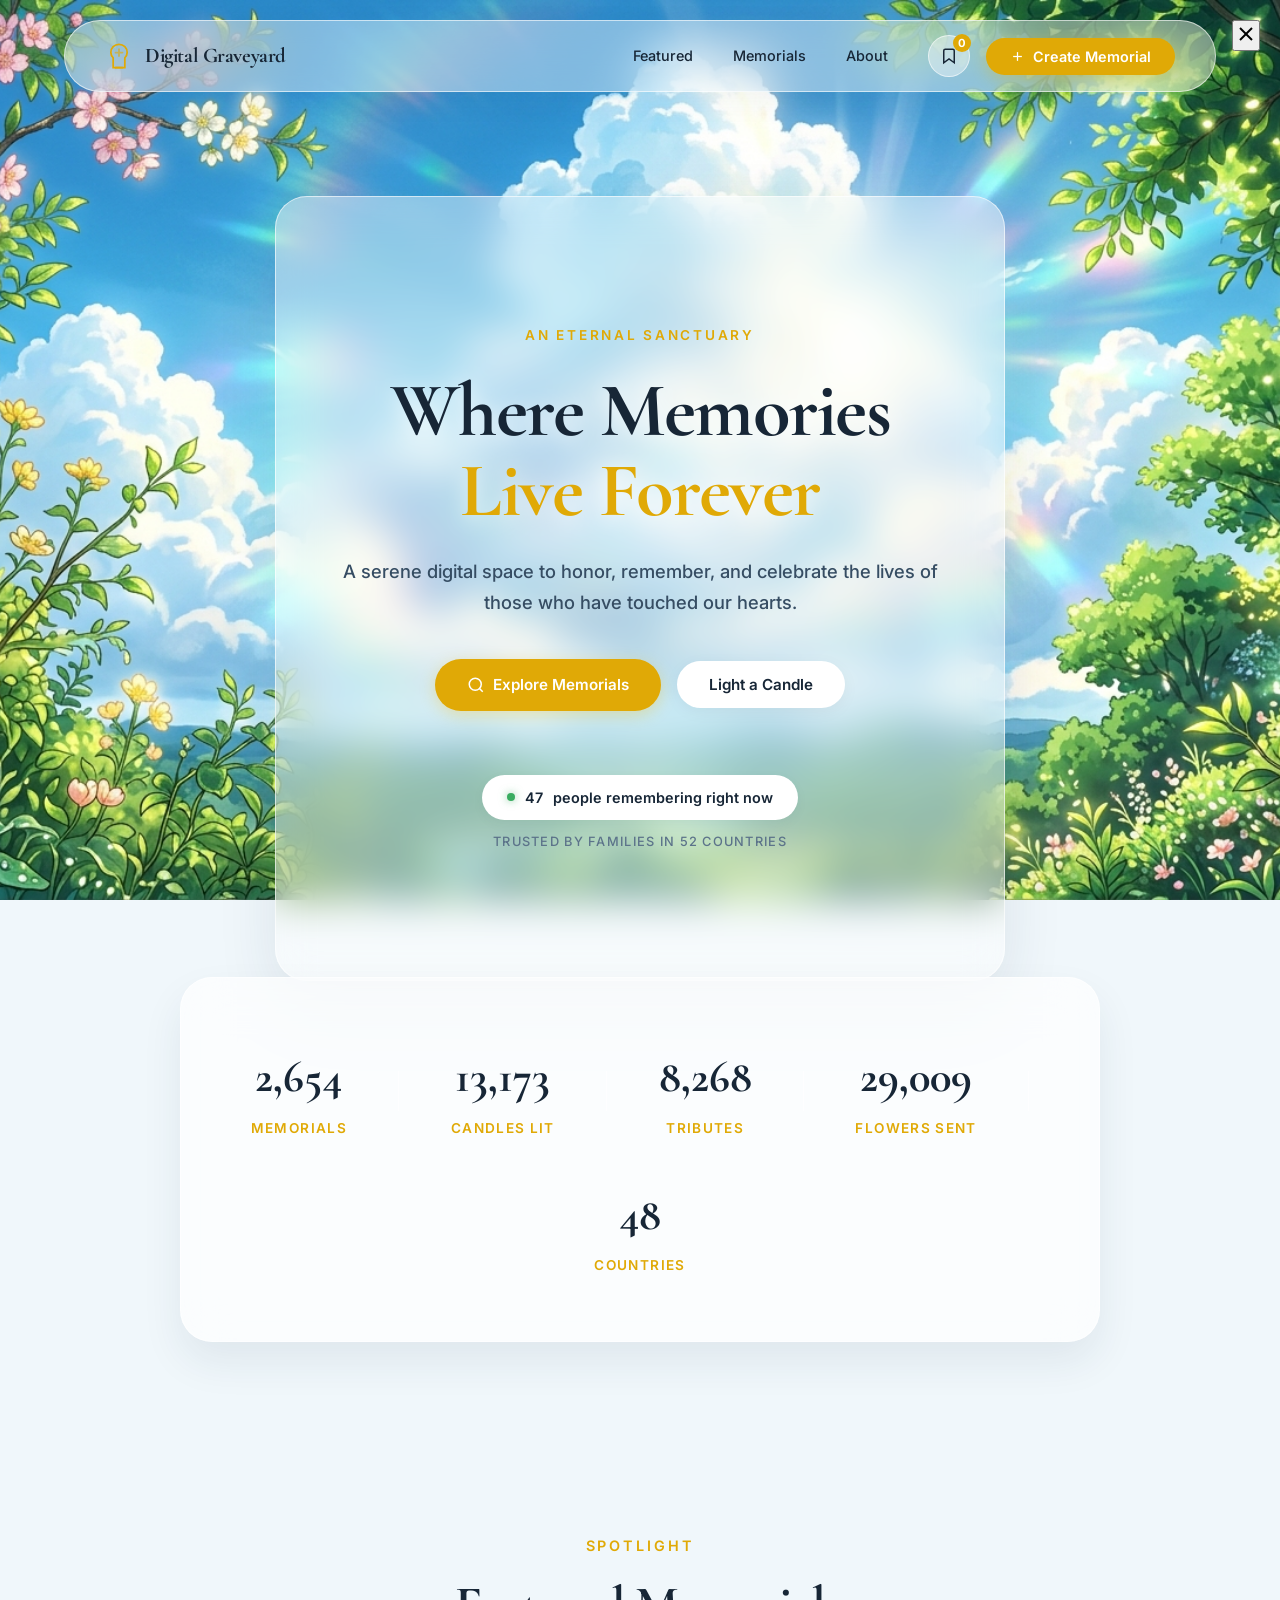
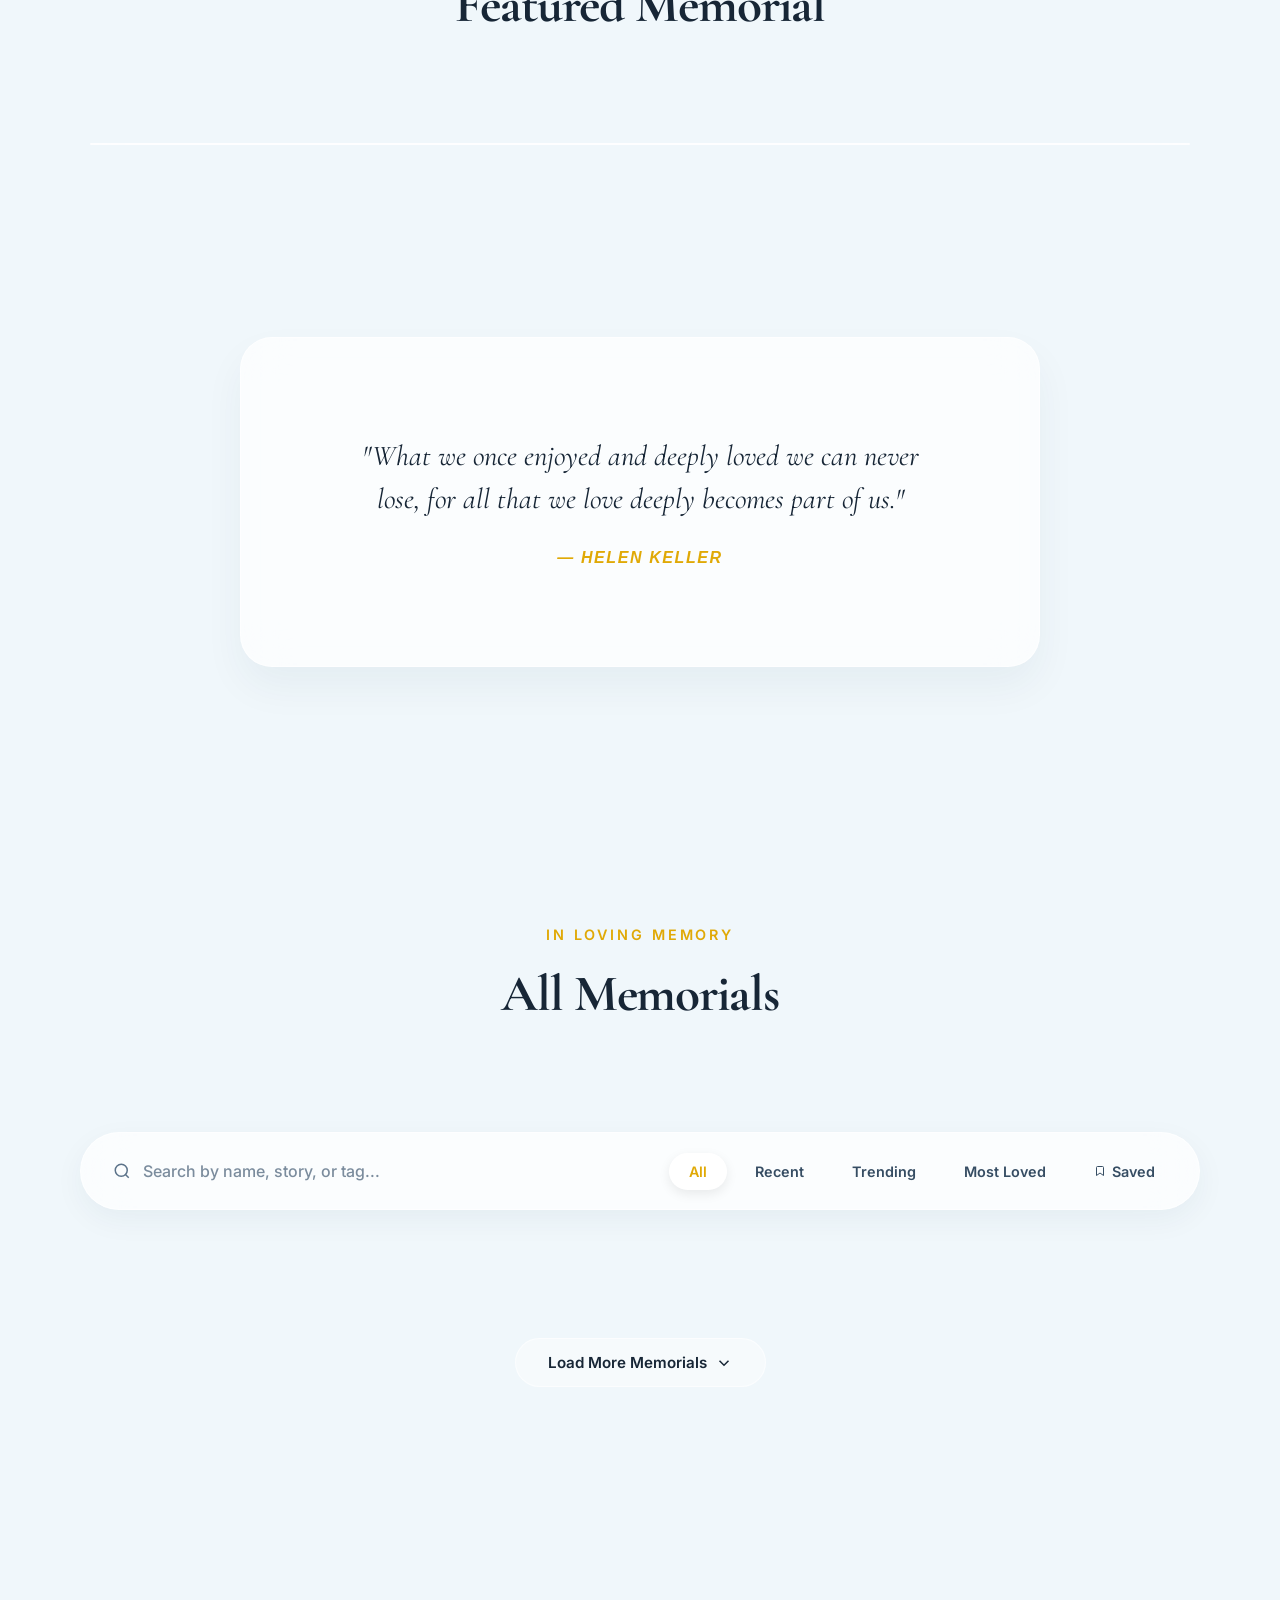
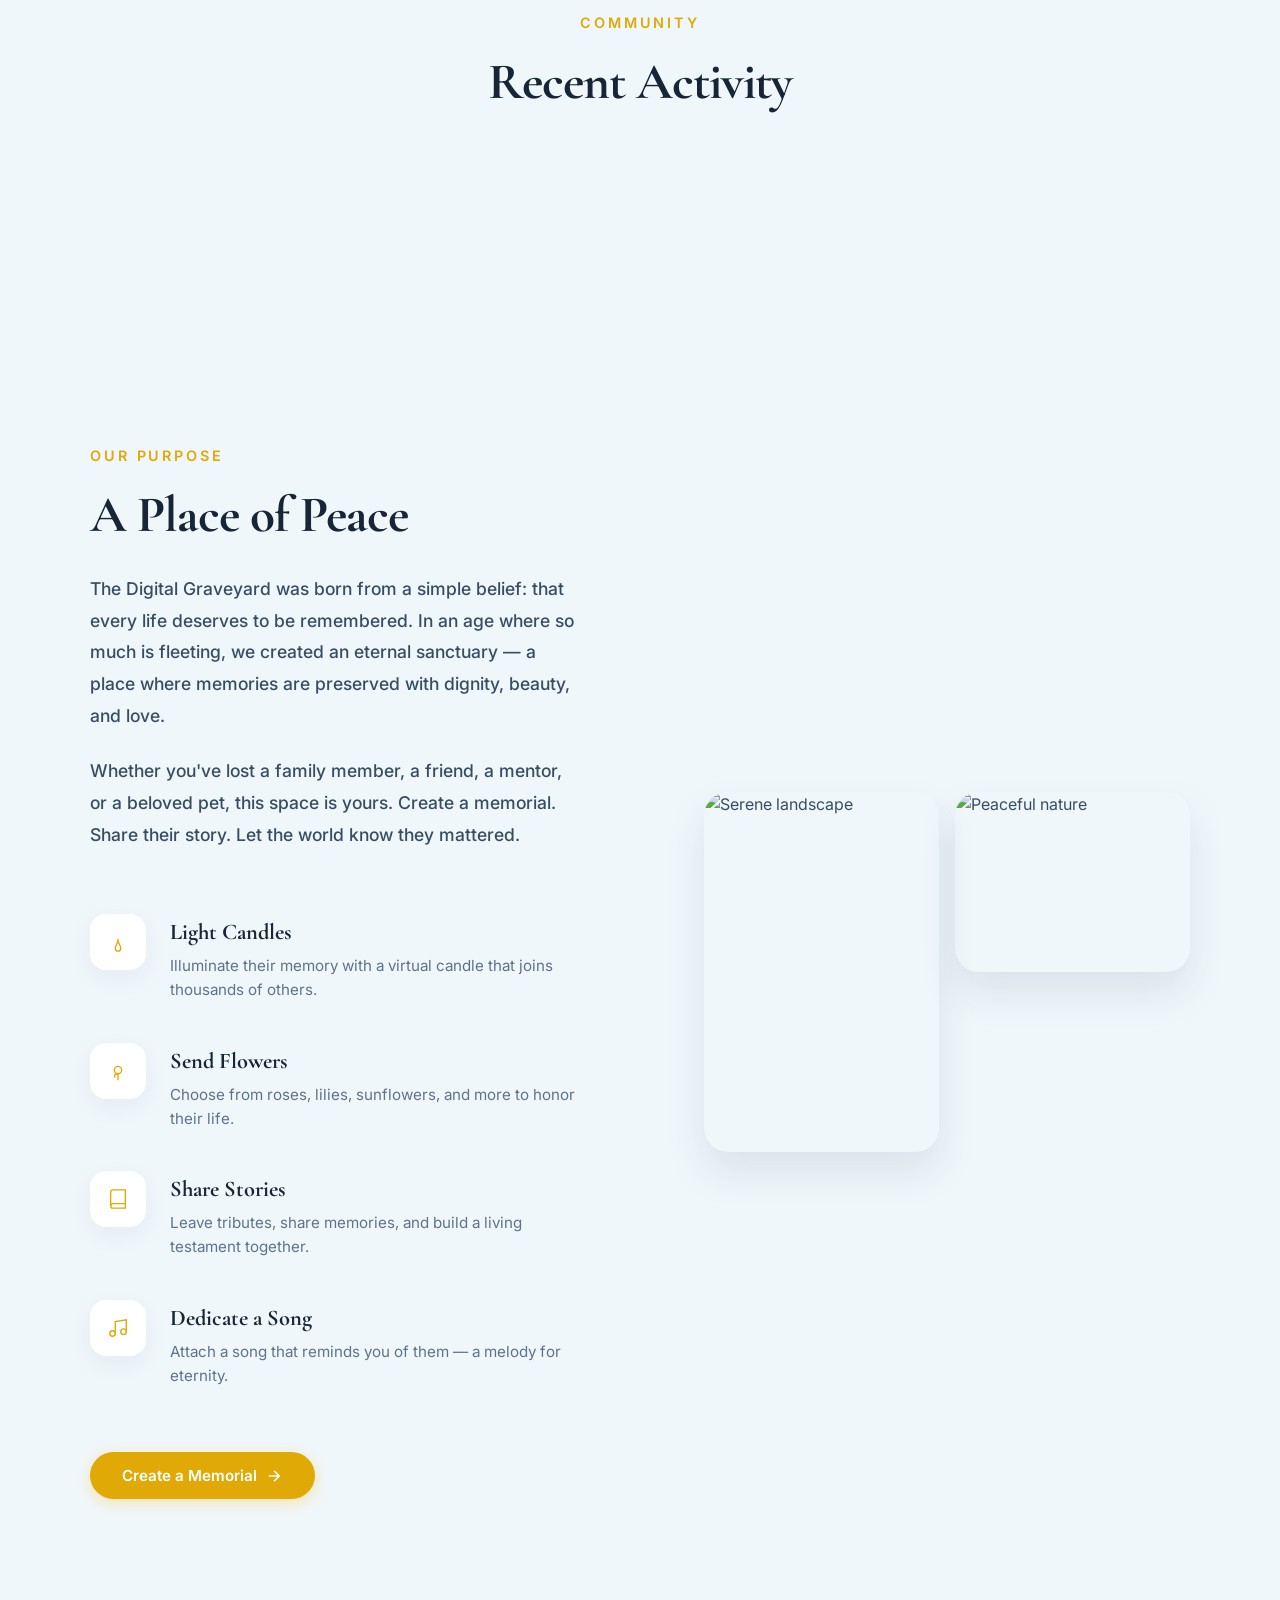
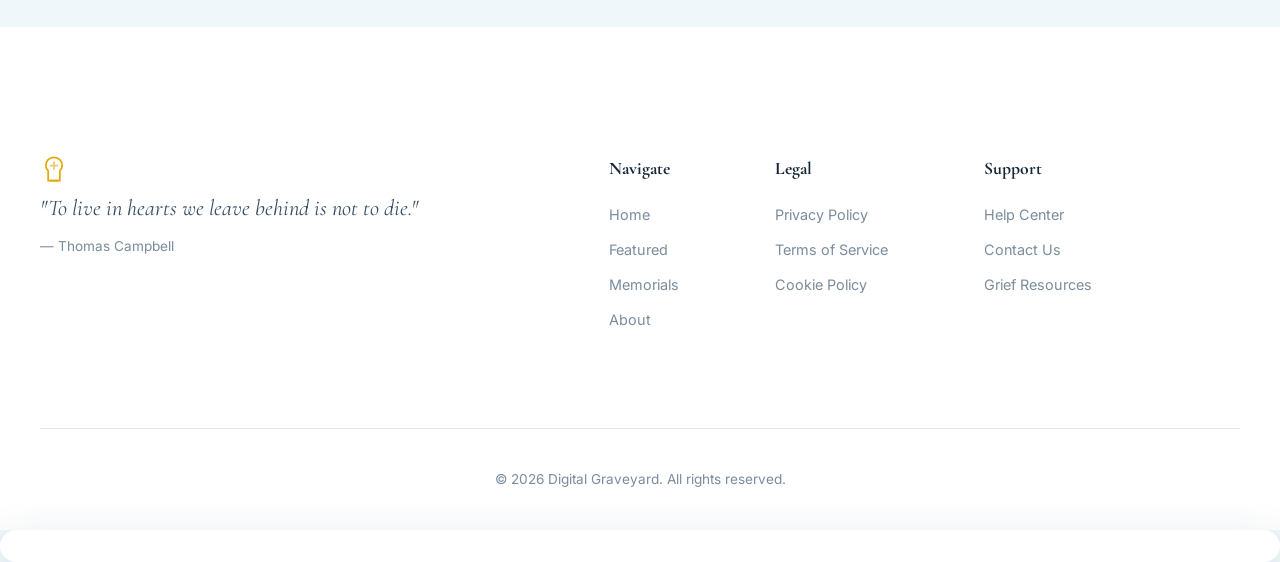
==== commit d176f85a: "Full-stack upgrade: FastAPI backend with file uploads and SQLite" ====
--- a/graveyards/index.html
+++ b/graveyards/index.html
@@ -349,6 +349,11 @@
                 <!-- Bio / Timeline -->
                 <div class="modal-bio" id="modal-bio"></div>
 
+                <div id="modal-media" style="display:none; margin-top: 24px;">
+                    <audio id="modal-audio" controls style="width:100%; margin-bottom: 16px; display:none;"></audio>
+                    <video id="modal-video" controls style="width:100%; border-radius: 8px; display:none;"></video>
+                </div>
+
                 <!-- Life Timeline -->
                 <div class="modal-timeline" id="modal-timeline" style="display:none;">
                     <h3 class="modal-section-title">Life Milestones</h3>
@@ -487,12 +492,16 @@
                     <!-- Step 3: Details -->
                     <div class="form-step-panel" data-panel="3">
                         <div class="form-group">
-                            <label for="mem-image">Memorial Image URL</label>
-                            <input type="url" id="mem-image" placeholder="https://example.com/photo.jpg">
-                        </div>
-                        <div class="form-group">
-                            <label for="mem-song">Song Dedication <span class="form-hint">(optional)</span></label>
-                            <input type="text" id="mem-song" placeholder='e.g. "What a Wonderful World" — Louis Armstrong'>
+                            <label for="mem-image">Memorial Photo</label>
+                            <input type="file" id="mem-image" accept="image/*">
+                        </div>
+                        <div class="form-group">
+                            <label for="mem-audio">Favorite Song / Audio <span class="form-hint">(optional)</span></label>
+                            <input type="file" id="mem-audio" accept="audio/*">
+                        </div>
+                        <div class="form-group">
+                            <label for="mem-video">Favorite Video <span class="form-hint">(optional)</span></label>
+                            <input type="file" id="mem-video" accept="video/*">
                         </div>
                         <div class="form-group">
                             <label for="mem-location">Location <span class="form-hint">(optional)</span></label>
--- a/graveyards/styles.css
+++ b/graveyards/styles.css
@@ -54,6 +54,8 @@
     background-attachment: fixed;
     line-height:1.6; 
     overflow-x:hidden; 
+    overflow-wrap: break-word;
+    word-wrap: break-word;
     min-height:100vh; 
 }
 ::selection { background:var(--amber); color:white; }
@@ -508,3 +510,71 @@
 }
 .scroll-top-btn.visible { opacity: 1; visibility: visible; transform: translateY(0); }
 .scroll-top-btn:hover { color: var(--amber); transform: translateY(-4px); box-shadow: 0 14px 40px hsla(210,50%,20%,0.15); }
+
+/* ═══════════════ MOBILE RESPONSIVENESS ═══════════════ */
+@media (max-width: 992px) {
+    #hero { padding: calc(80px + var(--space-2xl)) var(--space-lg) var(--space-2xl); }
+    .hero-title { font-size: clamp(2.5rem, 8vw, 4rem); }
+    
+    .about-inner, .footer-inner { grid-template-columns: 1fr; gap: var(--space-2xl); }
+    .about-image-grid { margin-top: var(--space-xl); }
+}
+
+@media (max-width: 768px) {
+    :root {
+        --space-md: 0.875rem;
+        --space-lg: 1.25rem;
+        --space-xl: 1.5rem;
+        --space-2xl: 2rem;
+        --space-3xl: 3rem; 
+        --space-4xl: 4rem;
+    }
+
+    #main-nav { padding: 10px var(--space-md); width: 95%; top: 10px; }
+    #main-nav.scrolled { width: 100%; top: 0; padding: 10px var(--space-md); }
+    
+    .nav-links { display: none; position: absolute; top: 100%; left: 0; right: 0; background: var(--bg-glass-solid); backdrop-filter: blur(24px); flex-direction: column; padding: var(--space-md); border-radius: var(--radius-md); border: 1px solid var(--border-glass); margin-top: 10px; }
+    .nav-links.open { display: flex; }
+    .mobile-menu-btn { display: flex; }
+    .nav-cta { display: none; } /* Hide CTA on mobile to save space, or put in menu */
+
+    #stats-bar { margin: -60px auto var(--space-2xl); padding: 0 var(--space-md); }
+    .stats-inner { flex-direction: column; gap: var(--space-lg); text-align: center; }
+    .stat-divider { width: 100%; height: 1px; }
+
+    .featured-card { grid-template-columns: 1fr; }
+    .featured-image { min-height: 300px; height: 300px; }
+    .featured-body { padding: var(--space-xl); }
+    .featured-name { font-size: 2.2rem; }
+    
+    .filter-bar { flex-direction: column; align-items: stretch; border-radius: var(--radius-md); padding: var(--space-md); }
+    .search-box { width: 100%; border-bottom: 1px solid var(--border-glass); padding-bottom: 8px; margin-bottom: 8px; }
+    
+    .memorials-grid { grid-template-columns: 1fr; }
+    
+    .modal-content { max-height: 95vh; border-radius: var(--radius-lg); }
+    .modal-body { padding: var(--space-xl); }
+    .modal-header-row { flex-direction: column; }
+    .modal-image-section { height: 250px; }
+    
+    .form-row { flex-direction: column; gap: var(--space-md); }
+    
+    .drawer-content { width: 100%; max-width: 100%; border-radius: 0; }
+    
+    .footer-links-group { flex-direction: column; gap: var(--space-xl); }
+}
+
+@media (max-width: 480px) {
+    .hero-title { font-size: clamp(2rem, 10vw, 3rem); }
+    .hero-content { padding: var(--space-2xl) var(--space-md); }
+    
+    .section-title { font-size: 2rem; }
+    .featured-name { font-size: 1.8rem; }
+    .featured-epitaph { font-size: 1.1rem; }
+    
+    .timeline-item { flex-direction: column; gap: 8px; }
+    .timeline-item::before { display: none; }
+    .timeline-dot { display: none; }
+    
+    .tribute-author-field { width: 100%; }
+}
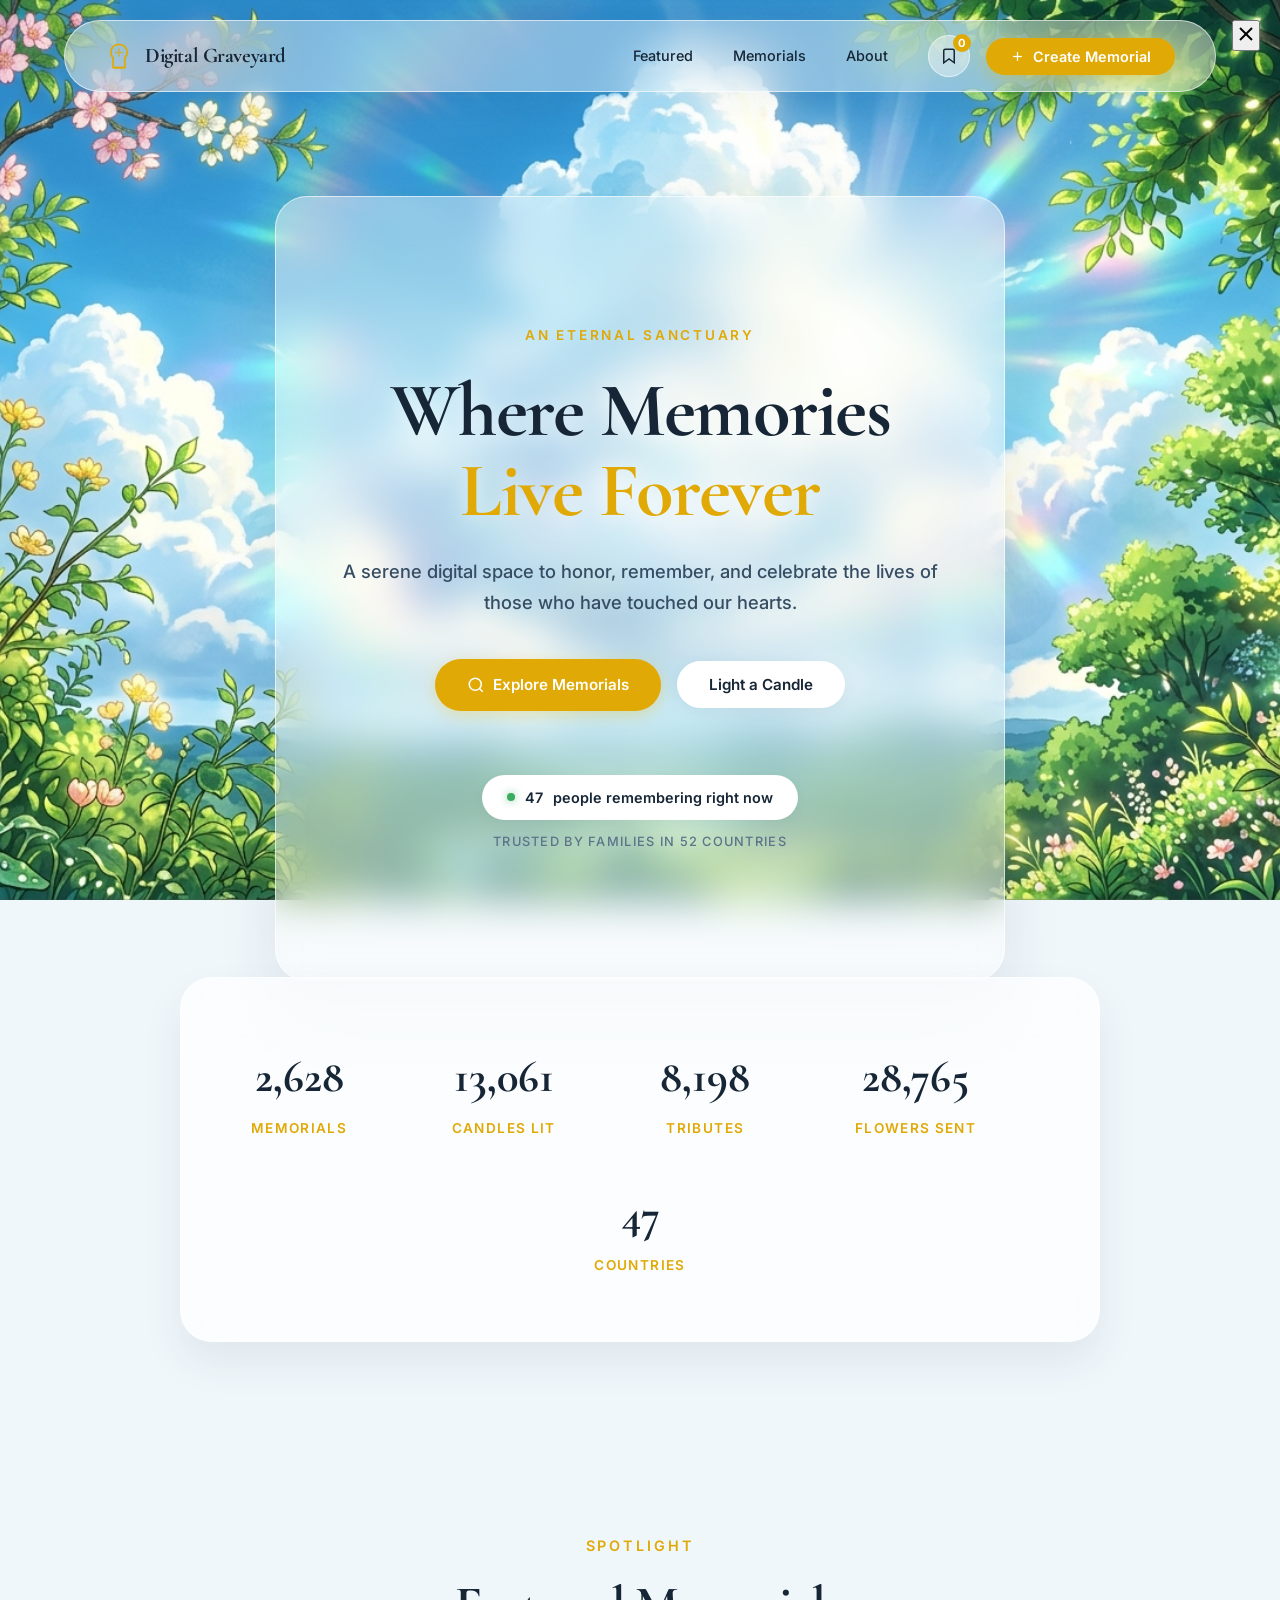
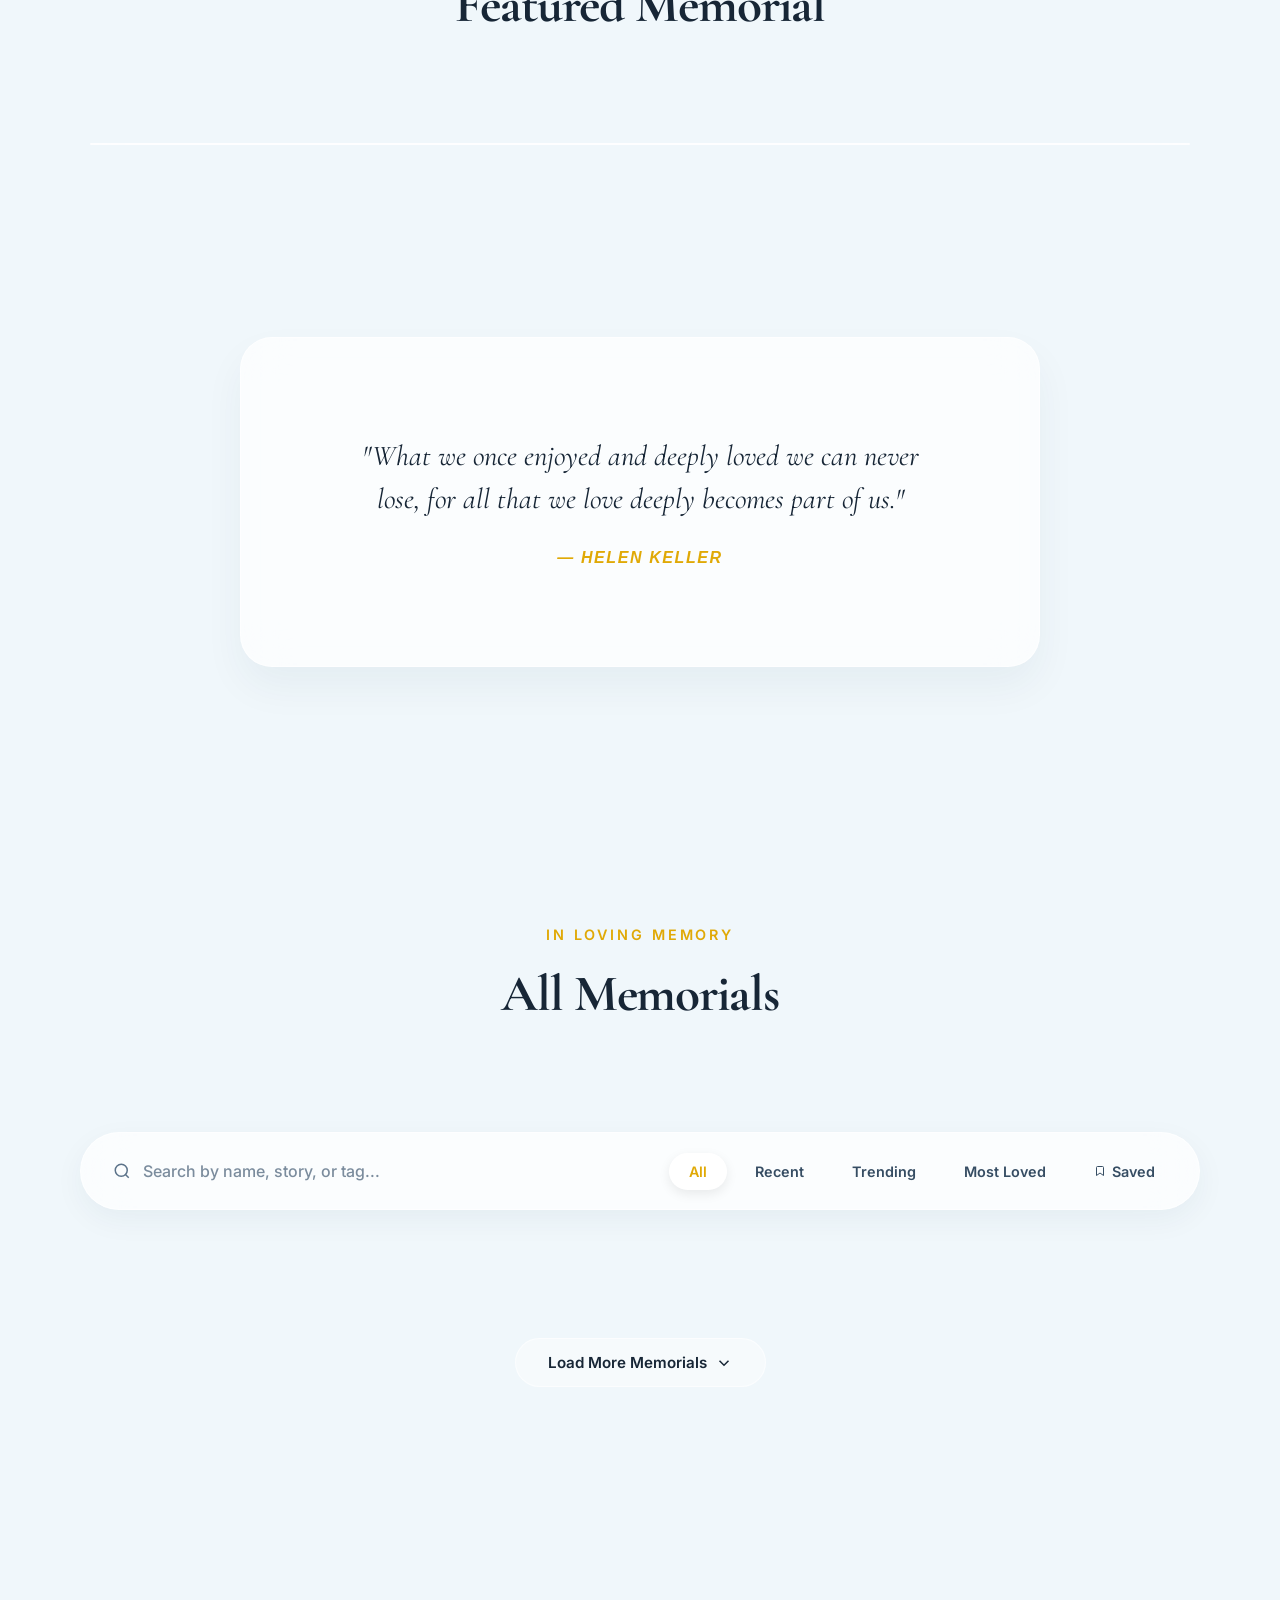
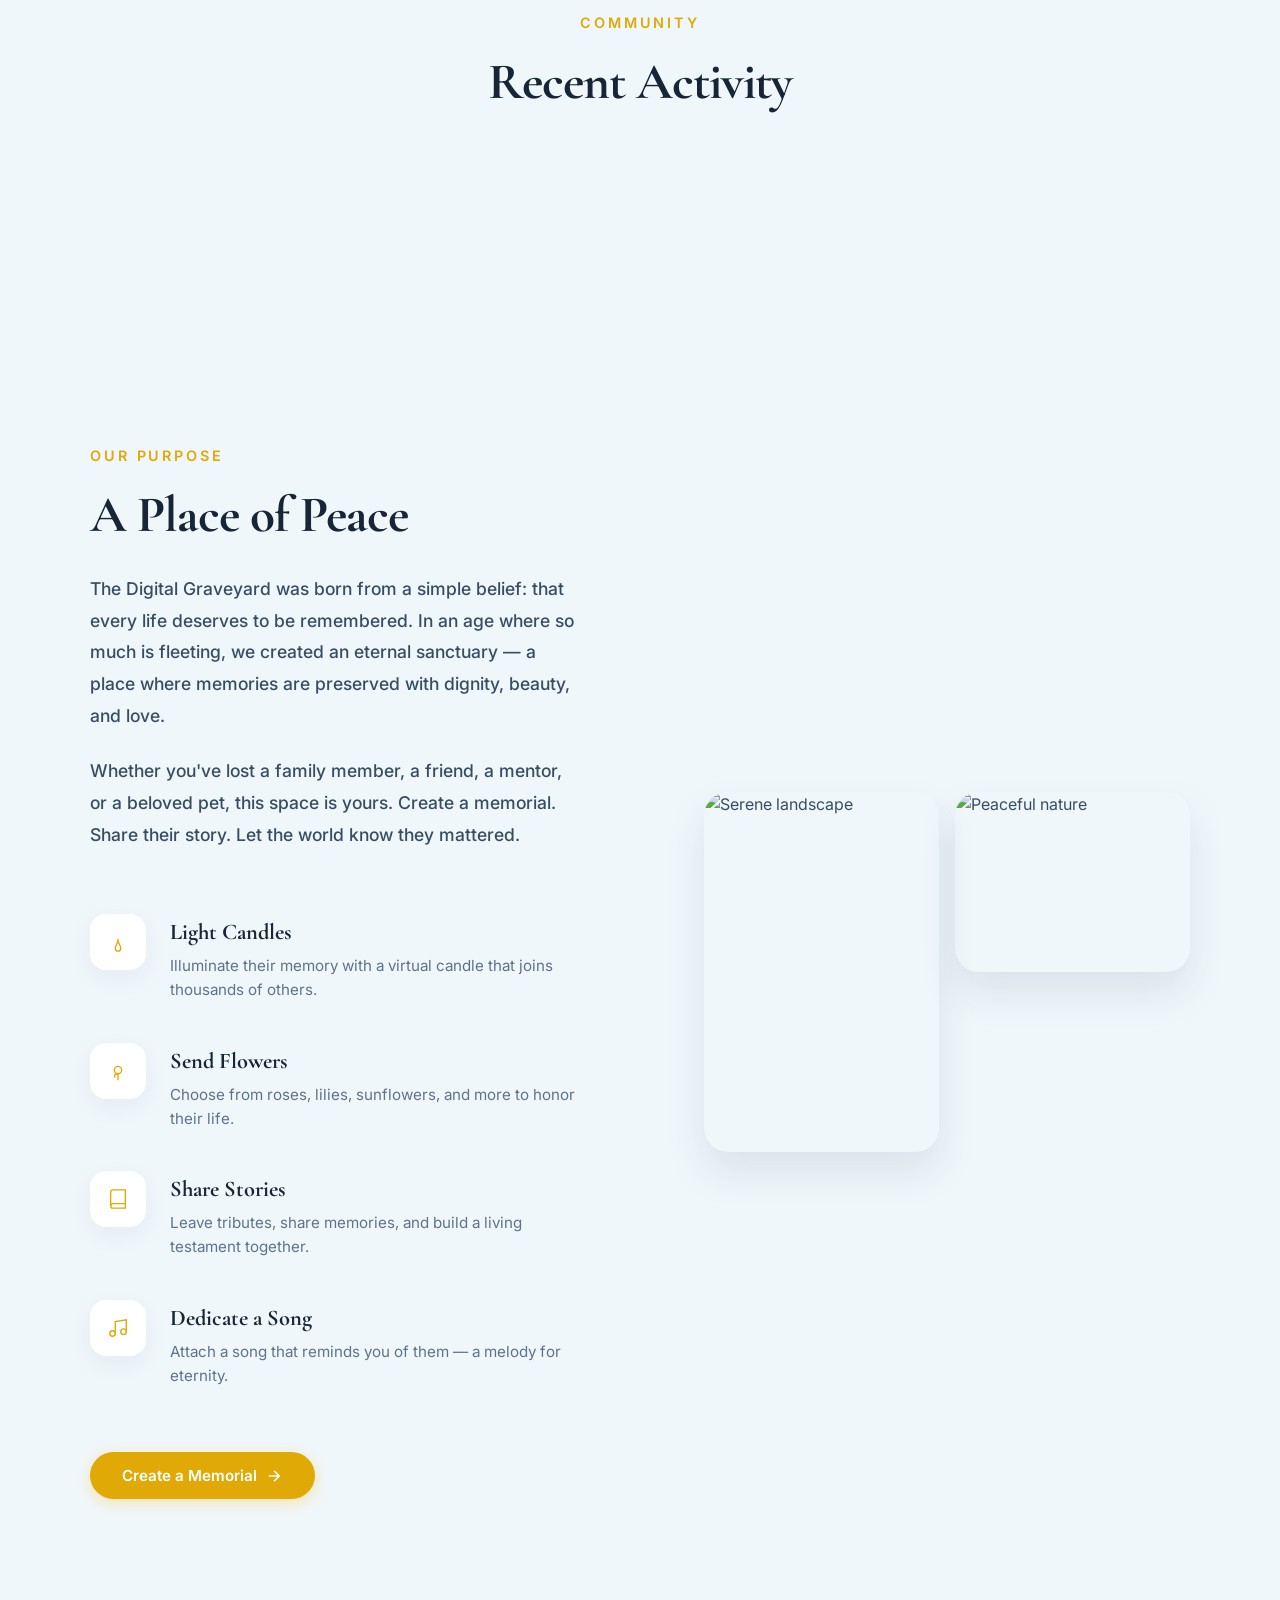
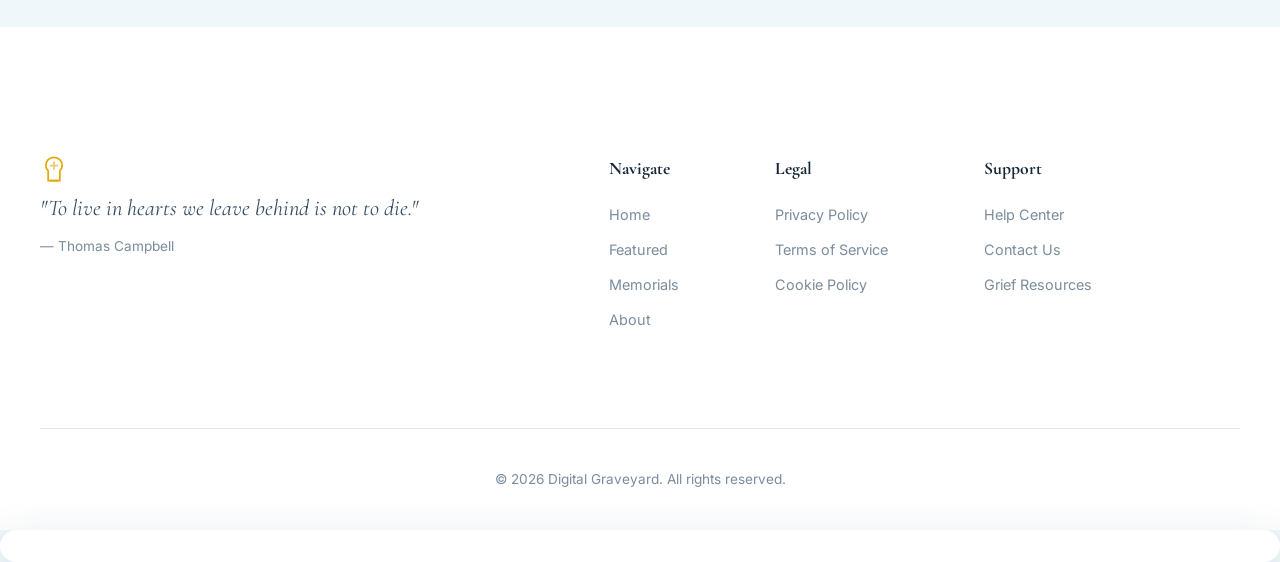
==== commit ae7ce0fb: "Cache bust app.js" ====
--- a/graveyards/index.html
+++ b/graveyards/index.html
@@ -553,7 +553,7 @@
         </svg>
     </button>
 
-    <script src="/graveyards/app.js"></script>
+    <script src="/graveyards/app.js?v=2"></script>
     <script>
         // Simple script to toggle scroll-to-top button visibility and progress bar logic
         document.addEventListener('DOMContentLoaded', () => {
@@ -581,7 +581,7 @@
                         }
                     });
                     const percent = ((activeIndex + 1) / steps.length) * 100;
-                    progressFill.style.width = \`\${percent}%\`;
+                    progressFill.style.width = `${percent}%`;
                 });
                 steps.forEach(step => observer.observe(step, { attributes: true, attributeFilter: ['class'] }));
             }
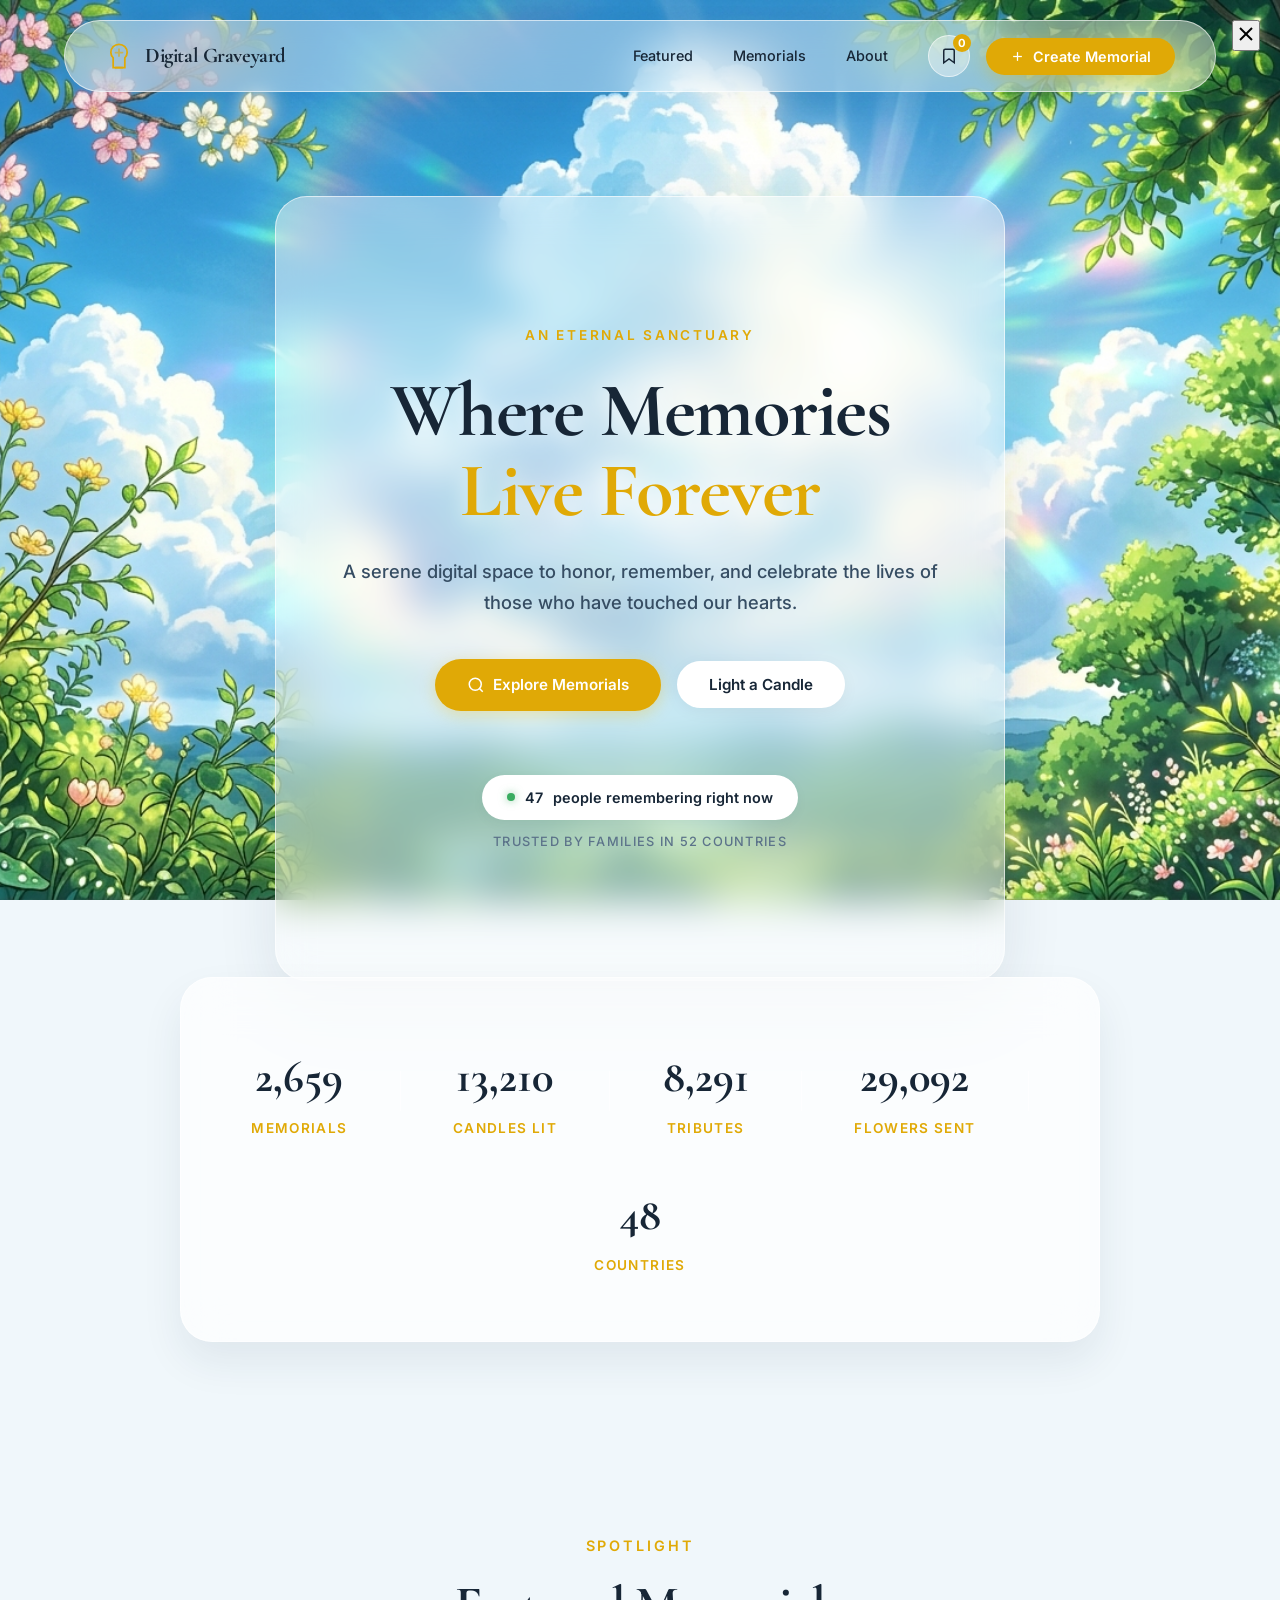
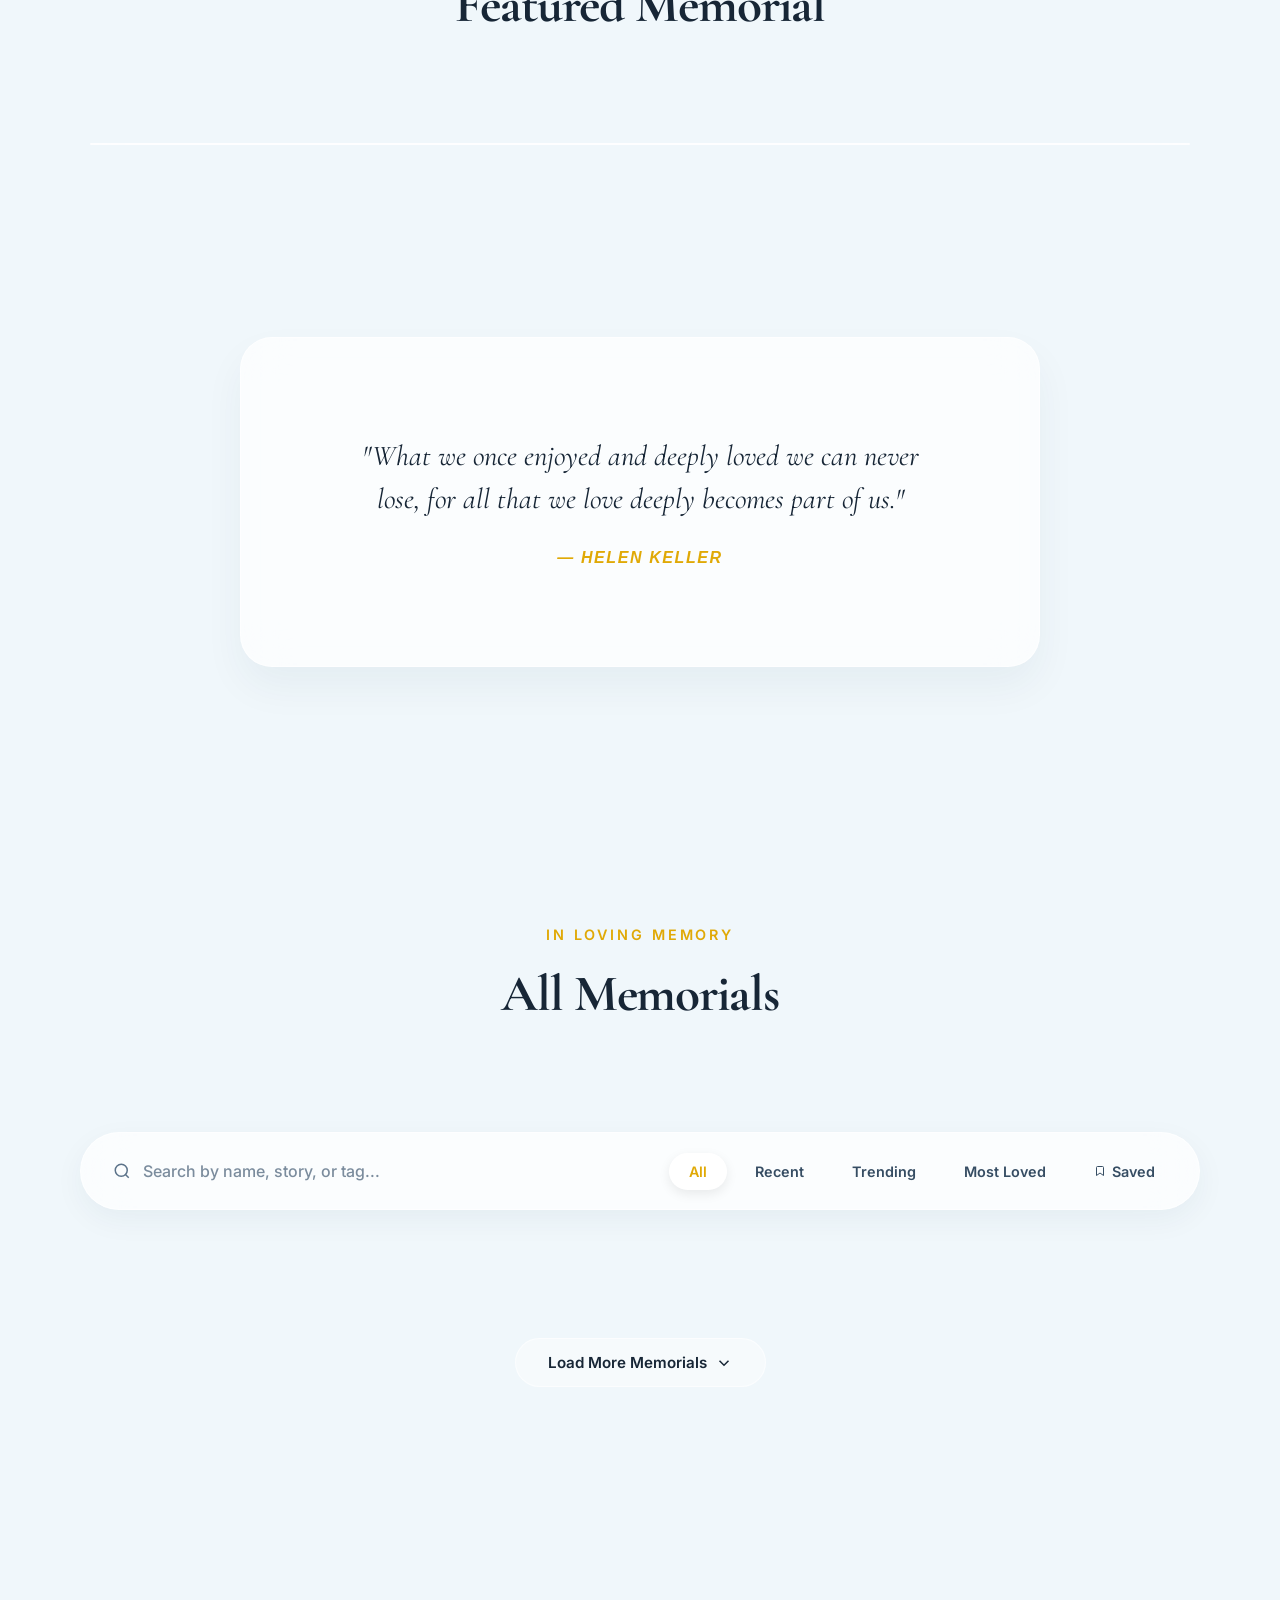
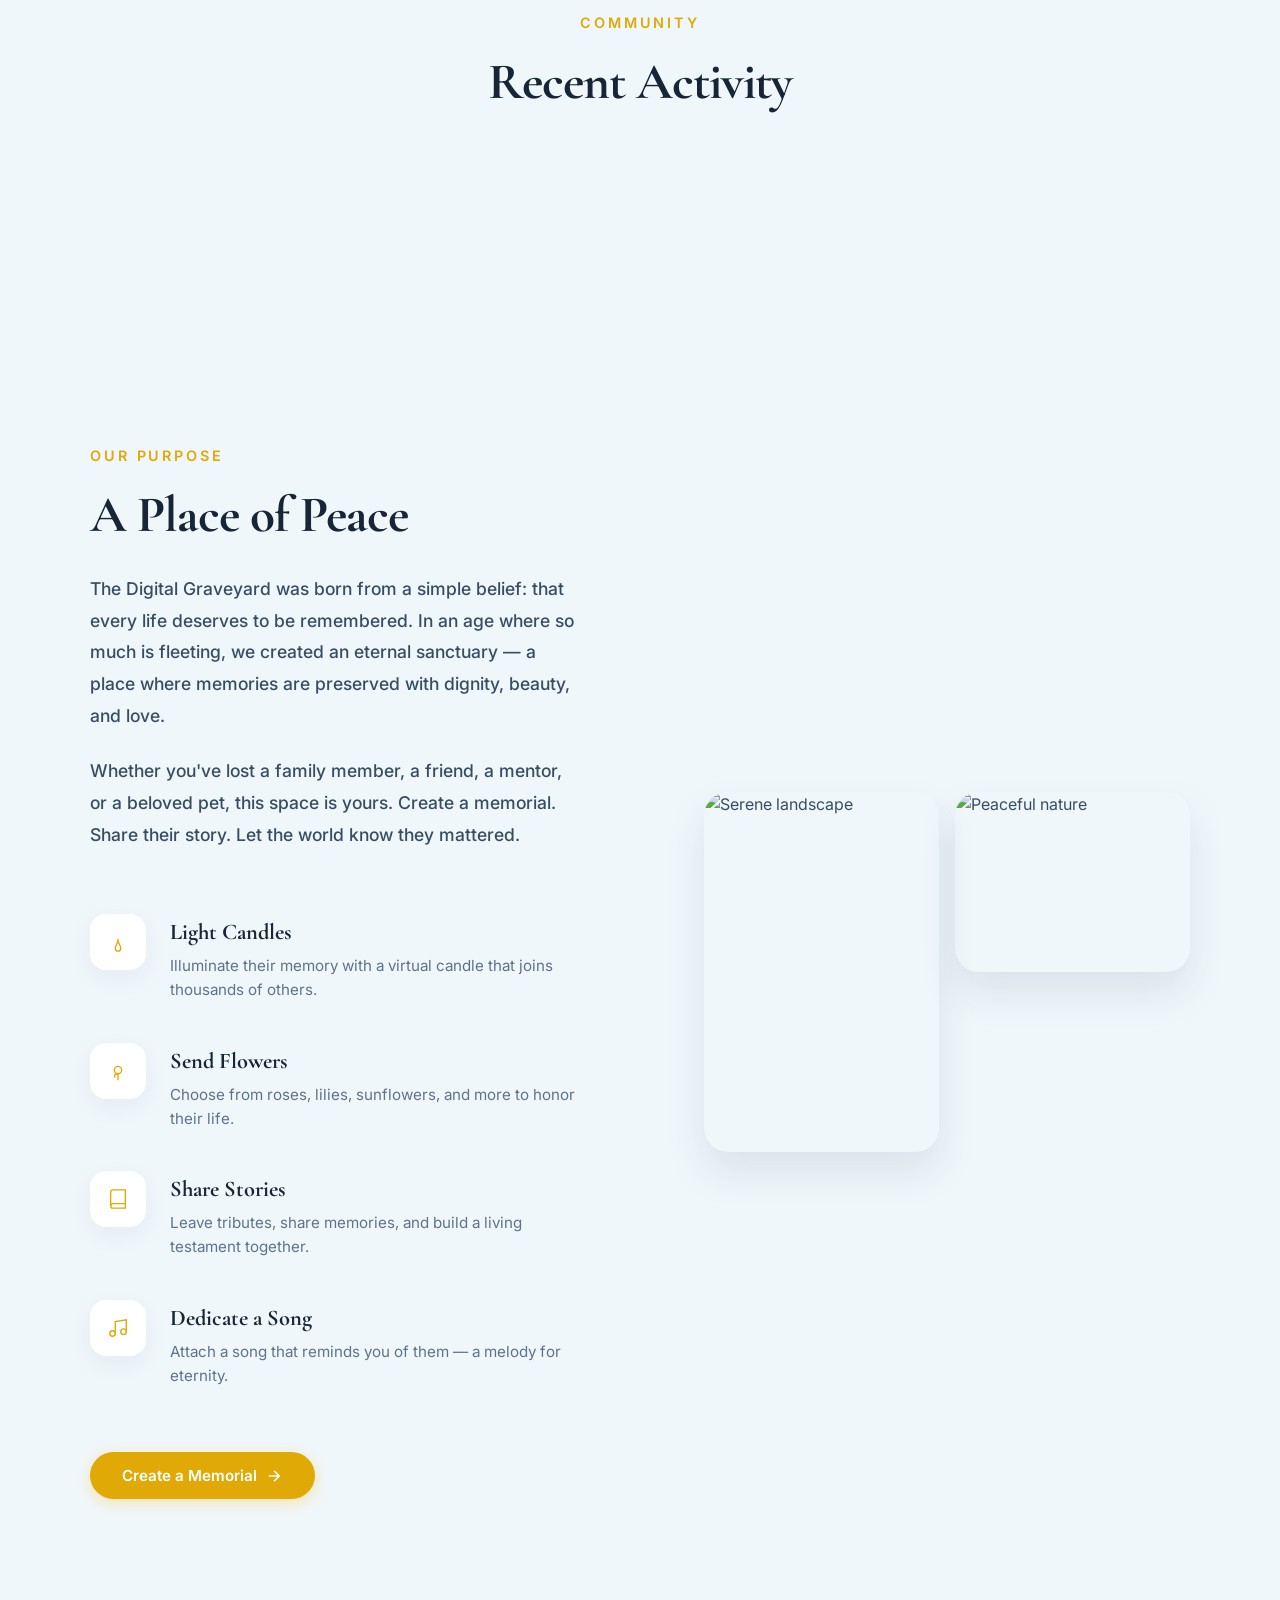
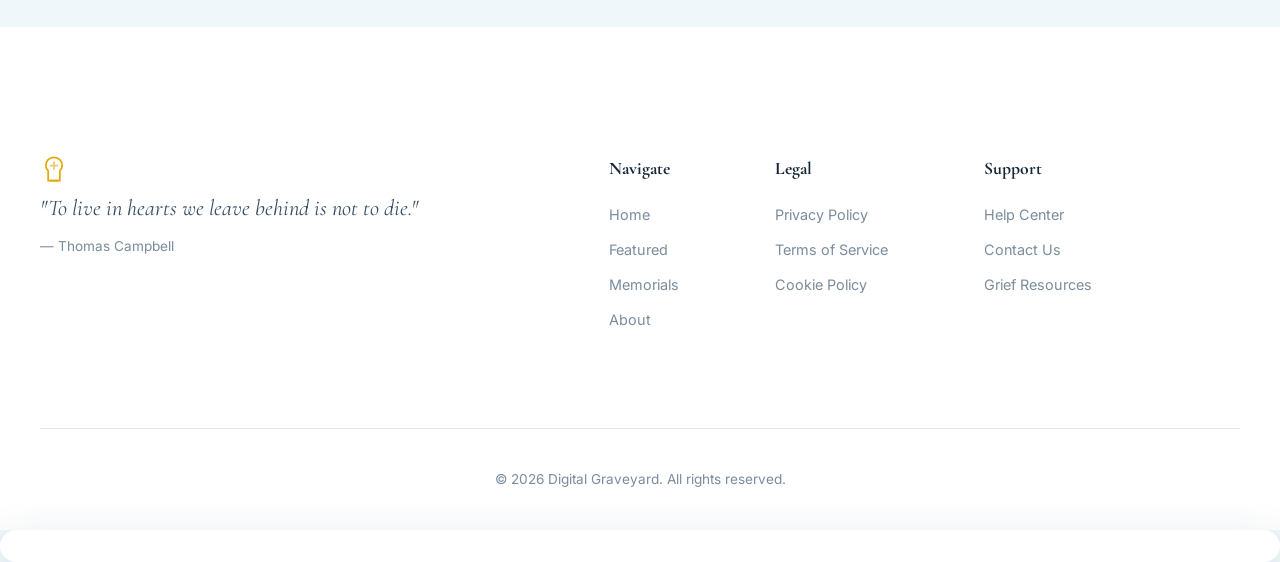
==== commit 58134e10: "Add visual debug banner" ====
--- a/graveyards/index.html
+++ b/graveyards/index.html
@@ -553,7 +553,7 @@
         </svg>
     </button>
 
-    <script src="/graveyards/app.js?v=2"></script>
+    <script src="/graveyards/app.js?v=3"></script>
     <script>
         // Simple script to toggle scroll-to-top button visibility and progress bar logic
         document.addEventListener('DOMContentLoaded', () => {
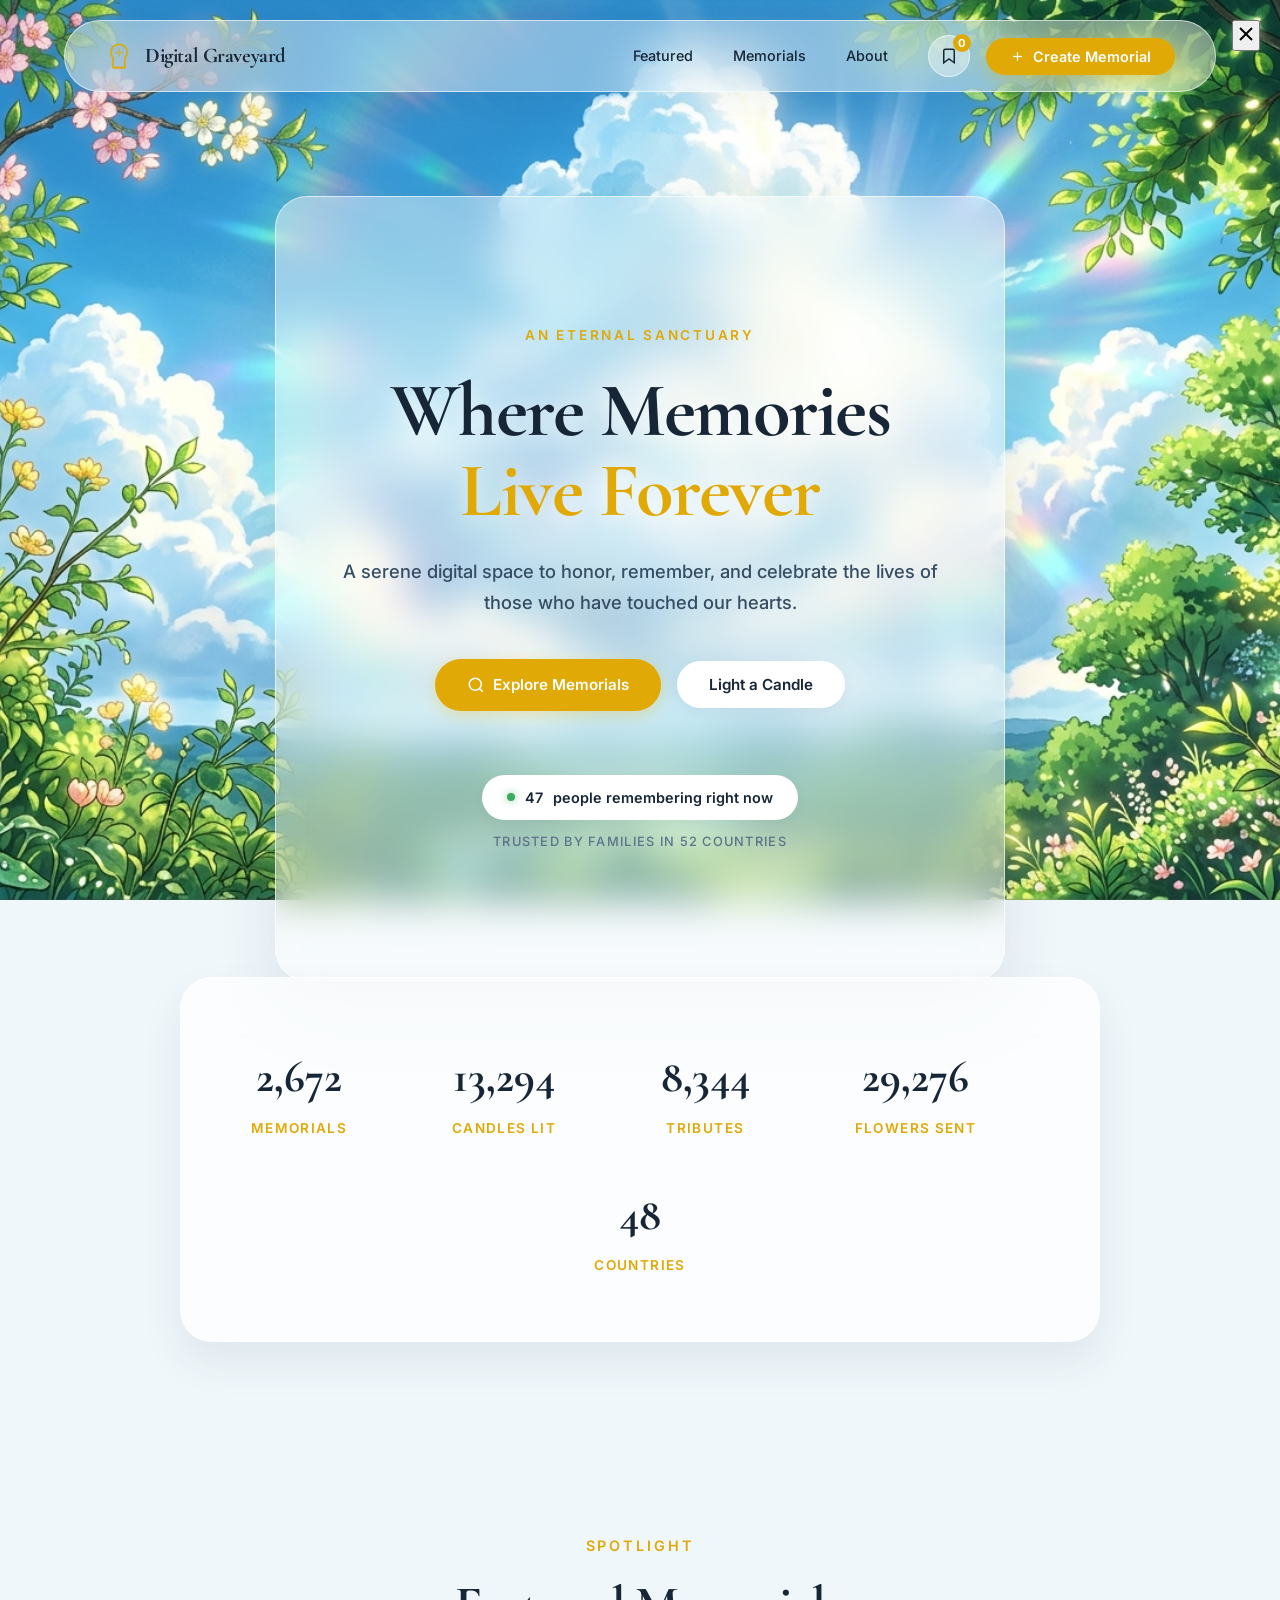
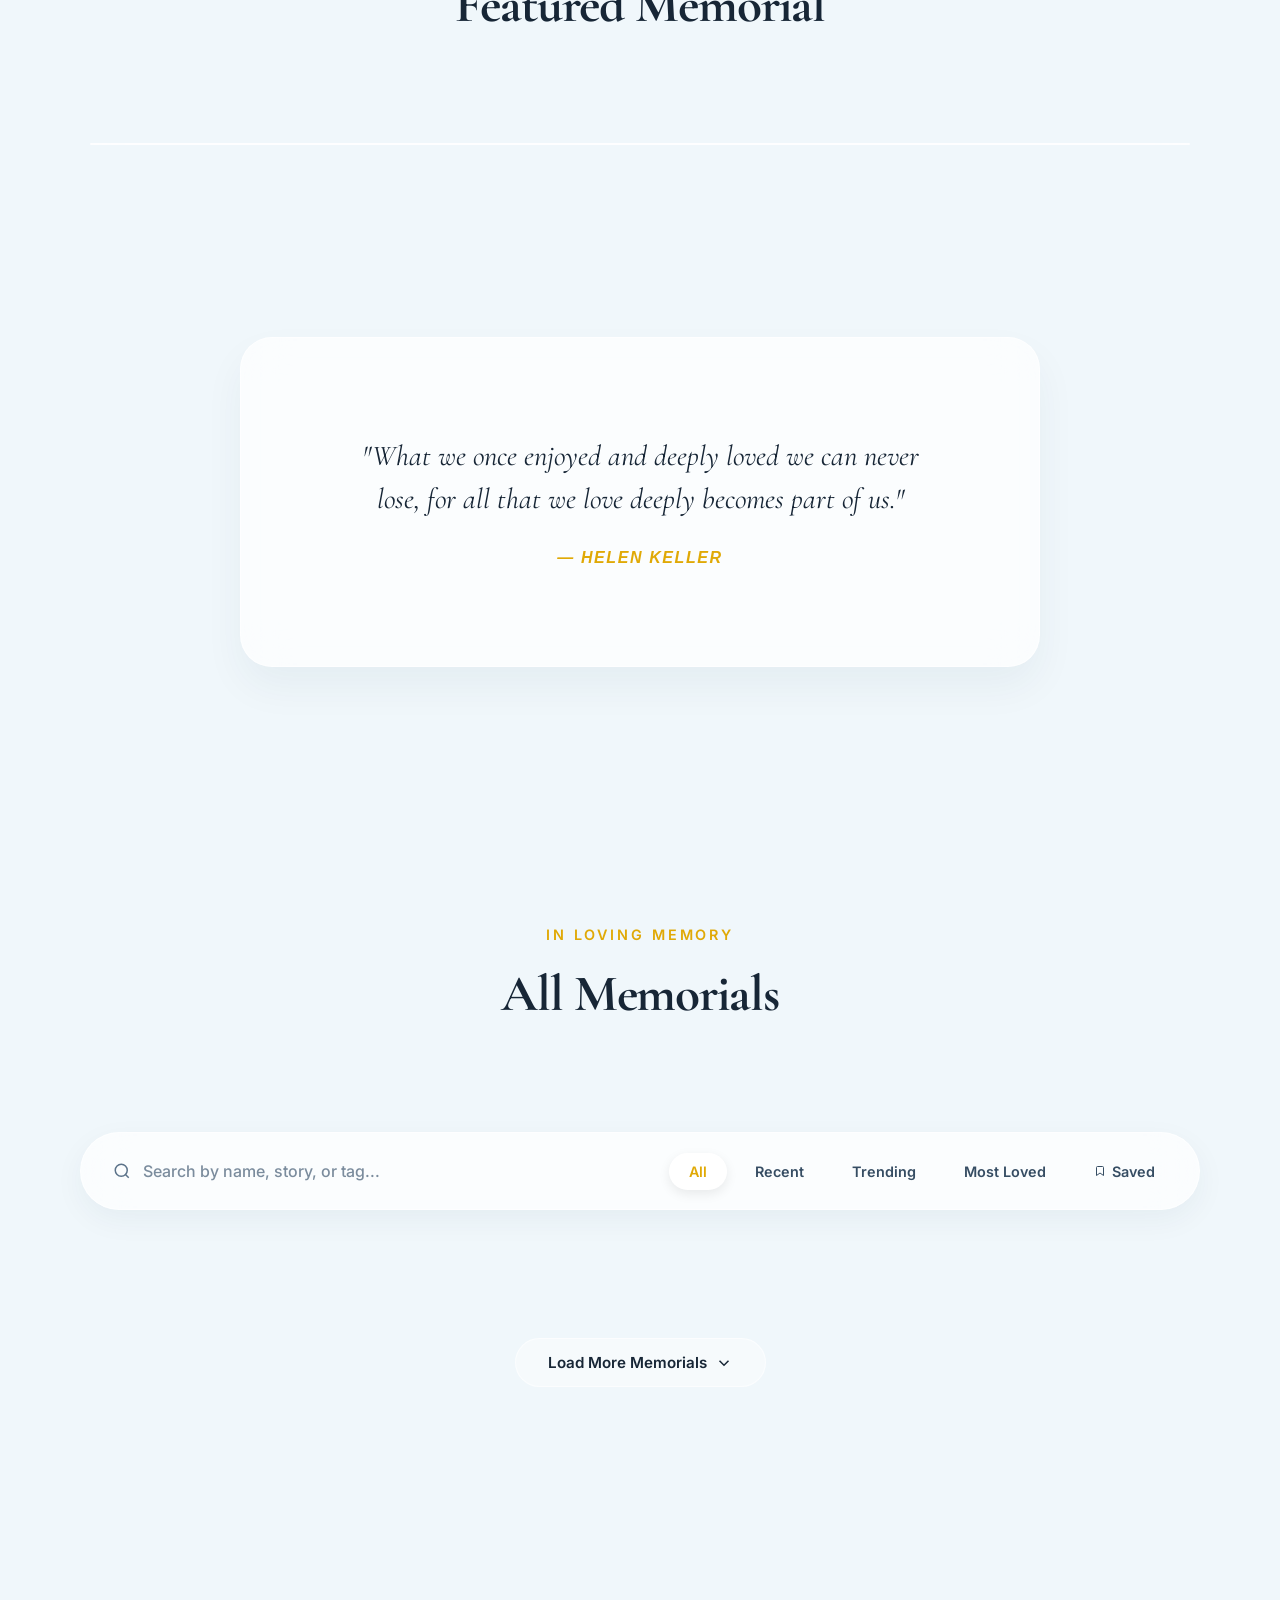
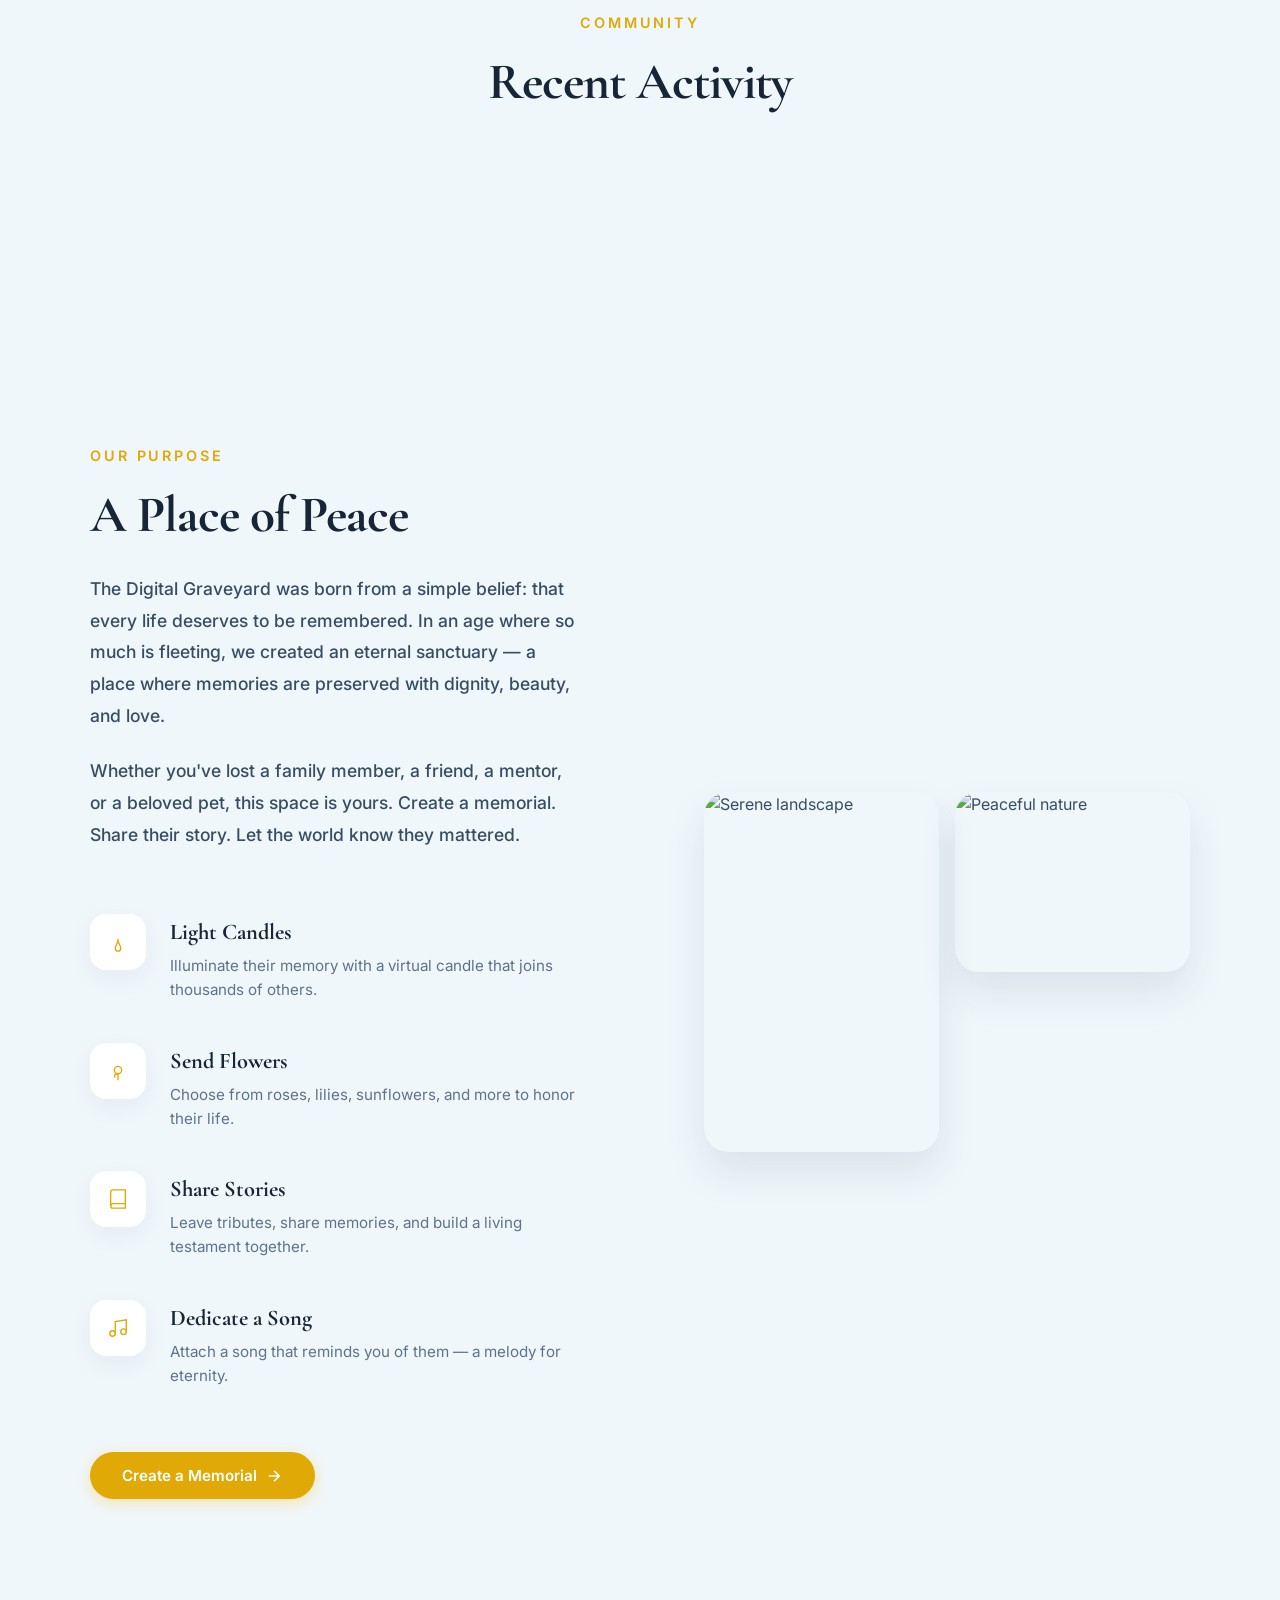
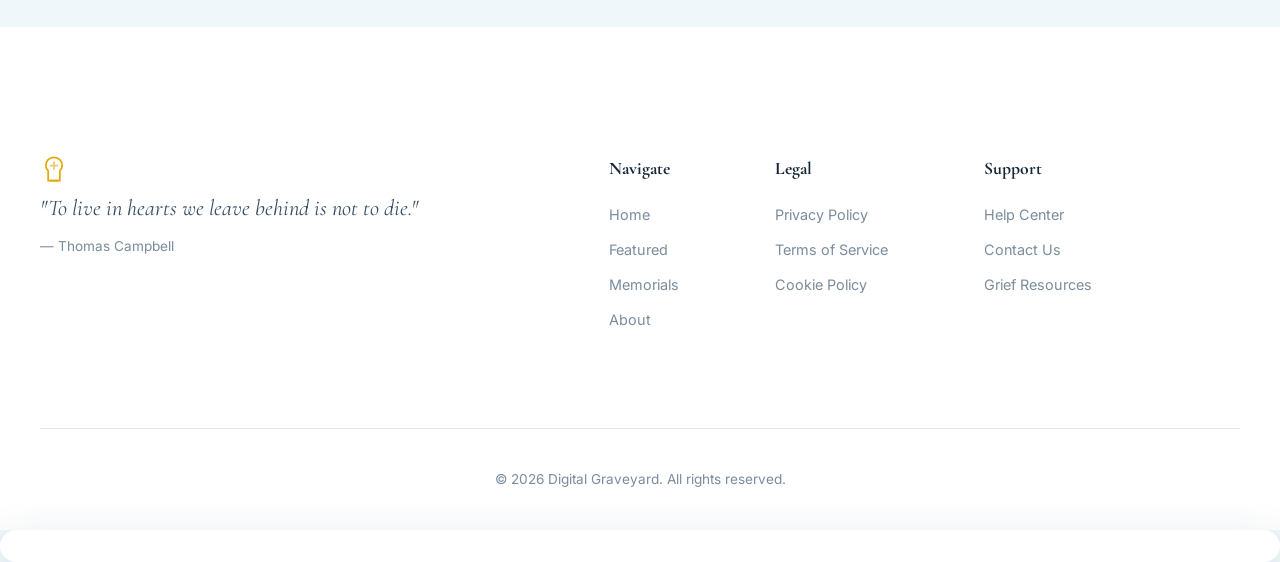
==== commit 6aed646d: "Implement multiple photo uploads and gift tributes" ====
--- a/graveyards/index.html
+++ b/graveyards/index.html
@@ -406,6 +406,14 @@
                     <h3 class="modal-section-title">Tributes <span class="tribute-count-badge" id="modal-tributes-count">0</span></h3>
                     <div id="modal-tributes-list" class="tributes-list"></div>
                     <div class="tribute-form">
+                        <div class="tribute-gift-selector" id="tribute-gift-selector">
+                            <label class="gift-option"><input type="radio" name="tribute-gift" value="" checked> <span>💬 Comment</span></label>
+                            <label class="gift-option"><input type="radio" name="tribute-gift" value="candle"> <span>🕯️ Candle</span></label>
+                            <label class="gift-option"><input type="radio" name="tribute-gift" value="rose"> <span>🌹 Rose</span></label>
+                            <label class="gift-option"><input type="radio" name="tribute-gift" value="lily"> <span>🌷 Lily</span></label>
+                            <label class="gift-option"><input type="radio" name="tribute-gift" value="sunflower"> <span>🌻 Sunflower</span></label>
+                            <label class="gift-option"><input type="radio" name="tribute-gift" value="bouquet"> <span>💐 Bouquet</span></label>
+                        </div>
                         <input type="text" id="tribute-author-input" placeholder="Your name" class="tribute-author-field">
                         <textarea id="tribute-input" placeholder="Share a memory or leave a message..." rows="3"></textarea>
                         <button class="btn btn-primary btn-sm" id="submit-tribute-btn">Leave Tribute</button>
@@ -492,8 +500,9 @@
                     <!-- Step 3: Details -->
                     <div class="form-step-panel" data-panel="3">
                         <div class="form-group">
-                            <label for="mem-image">Memorial Photo</label>
-                            <input type="file" id="mem-image" accept="image/*">
+                            <label for="mem-image">Memorial Photos</label>
+                            <input type="file" id="mem-image" accept="image/*" multiple>
+                            <small class="form-hint">Hold Ctrl or Cmd to select multiple photos.</small>
                         </div>
                         <div class="form-group">
                             <label for="mem-audio">Favorite Song / Audio <span class="form-hint">(optional)</span></label>
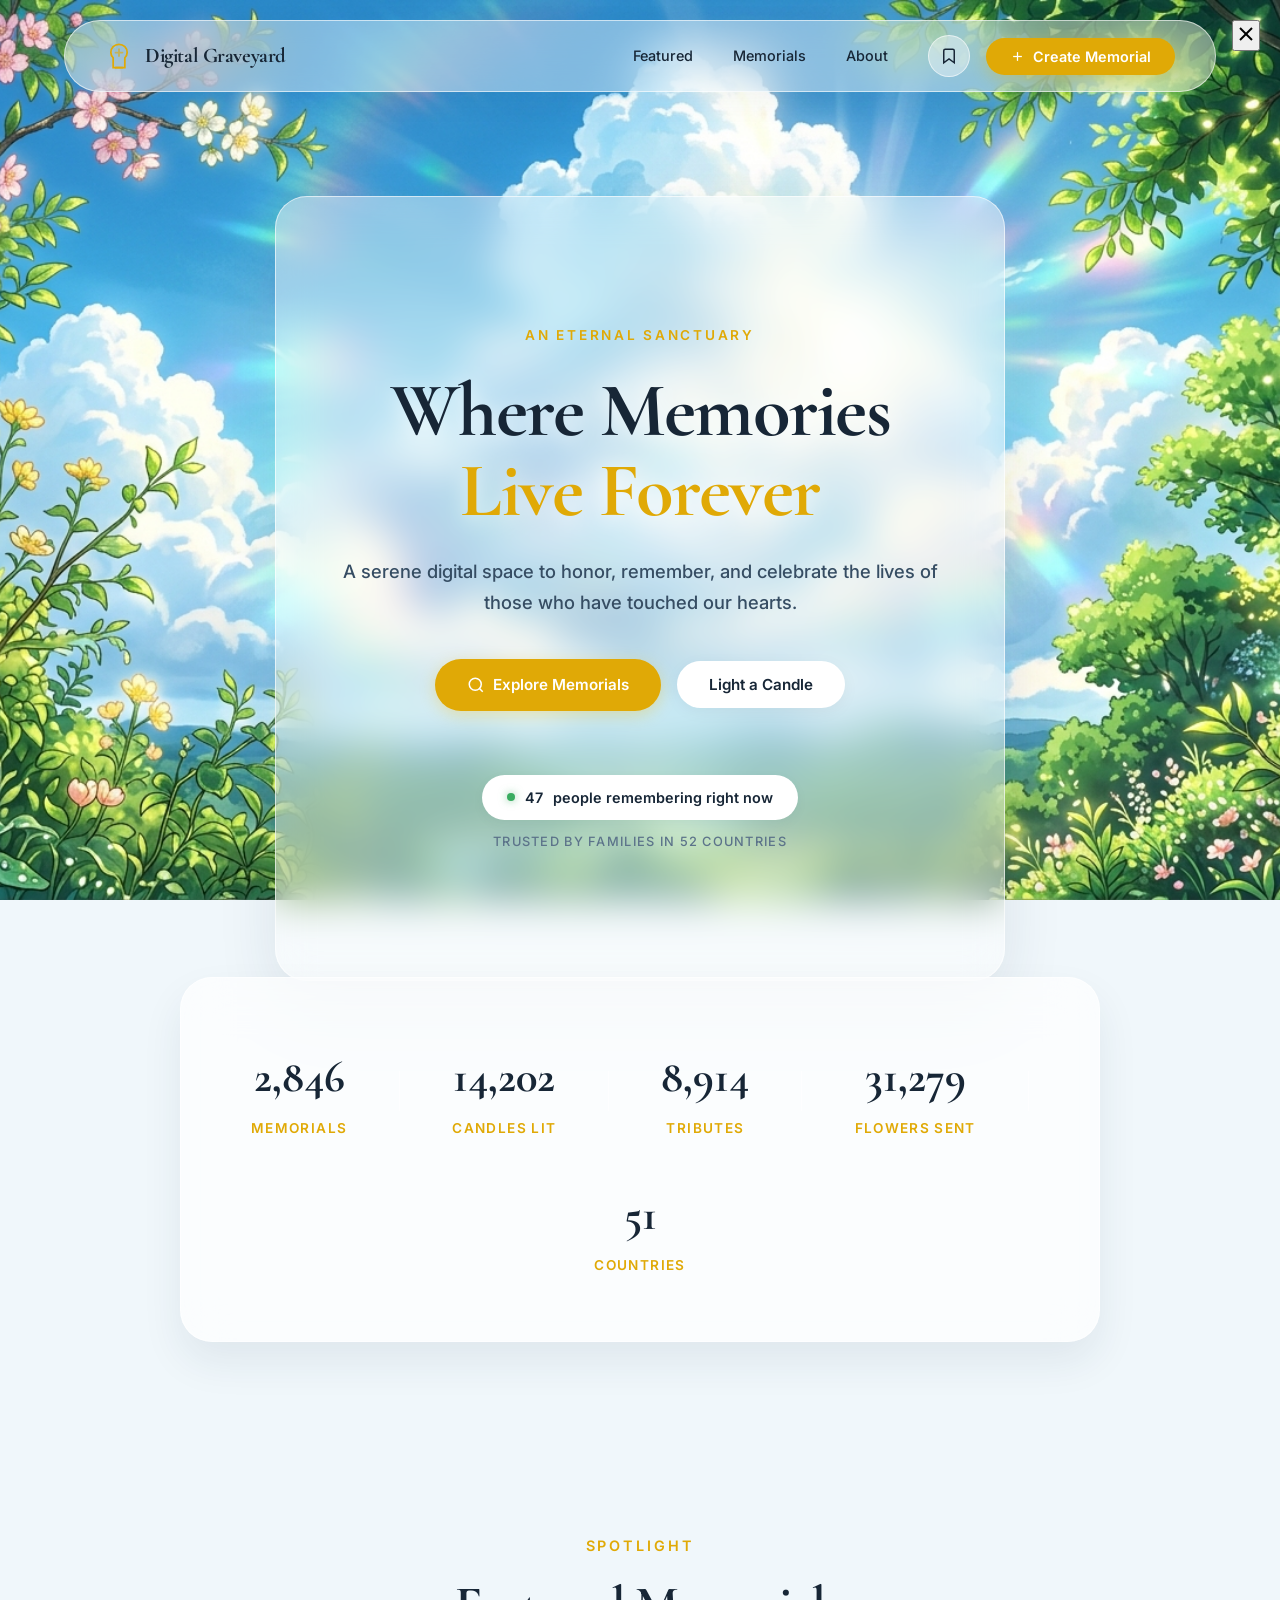
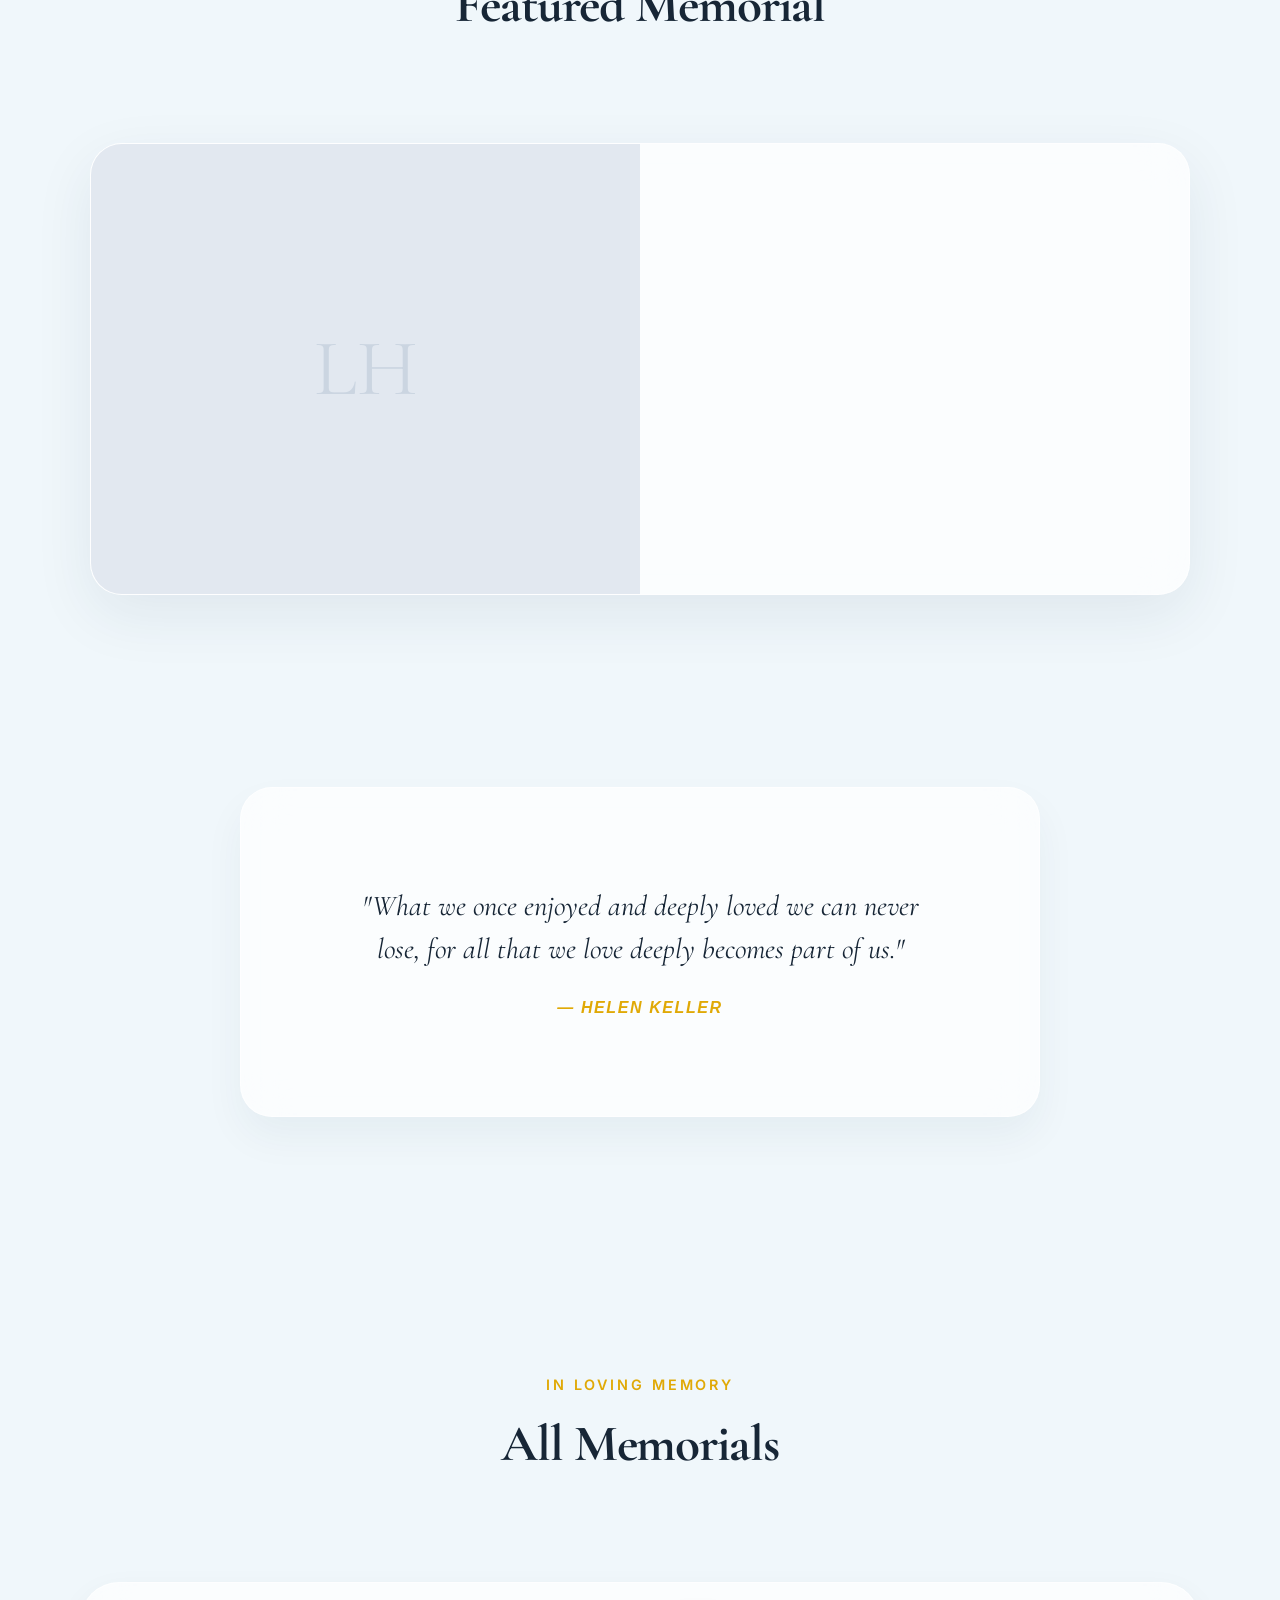
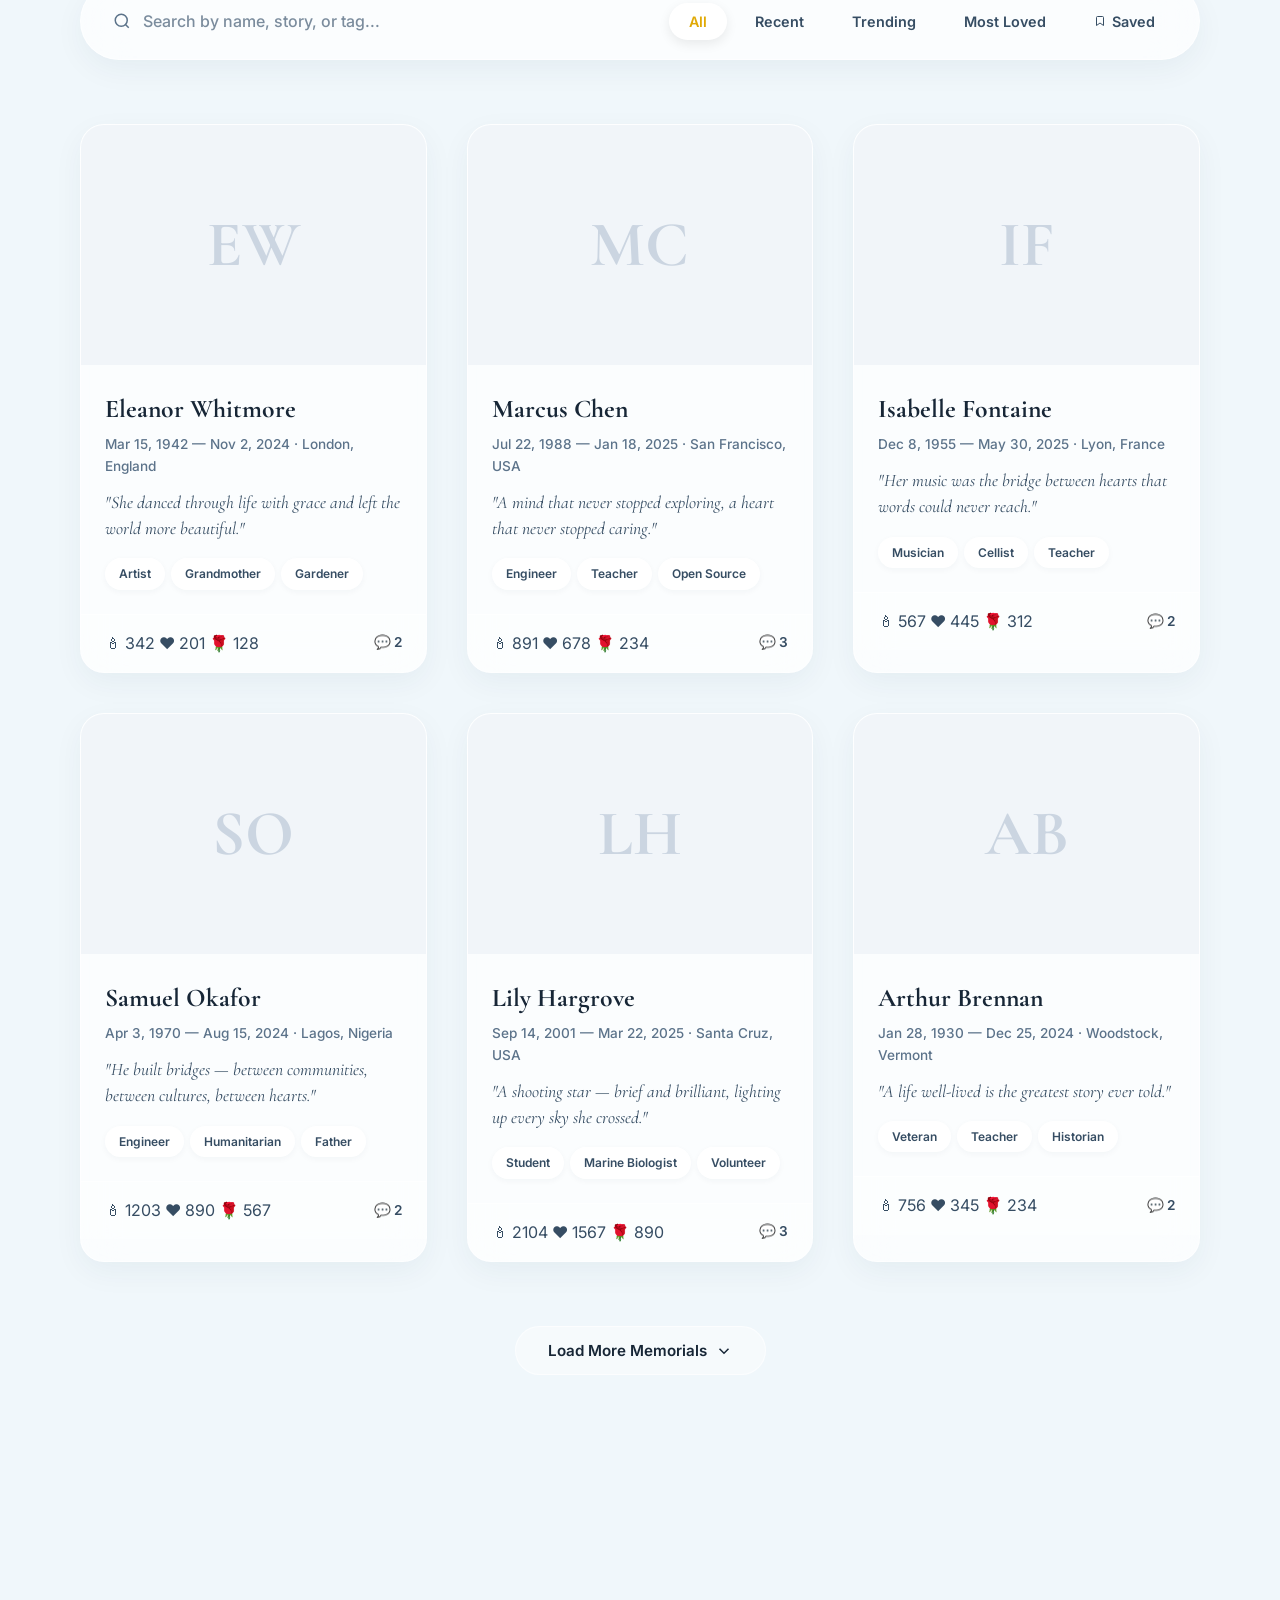
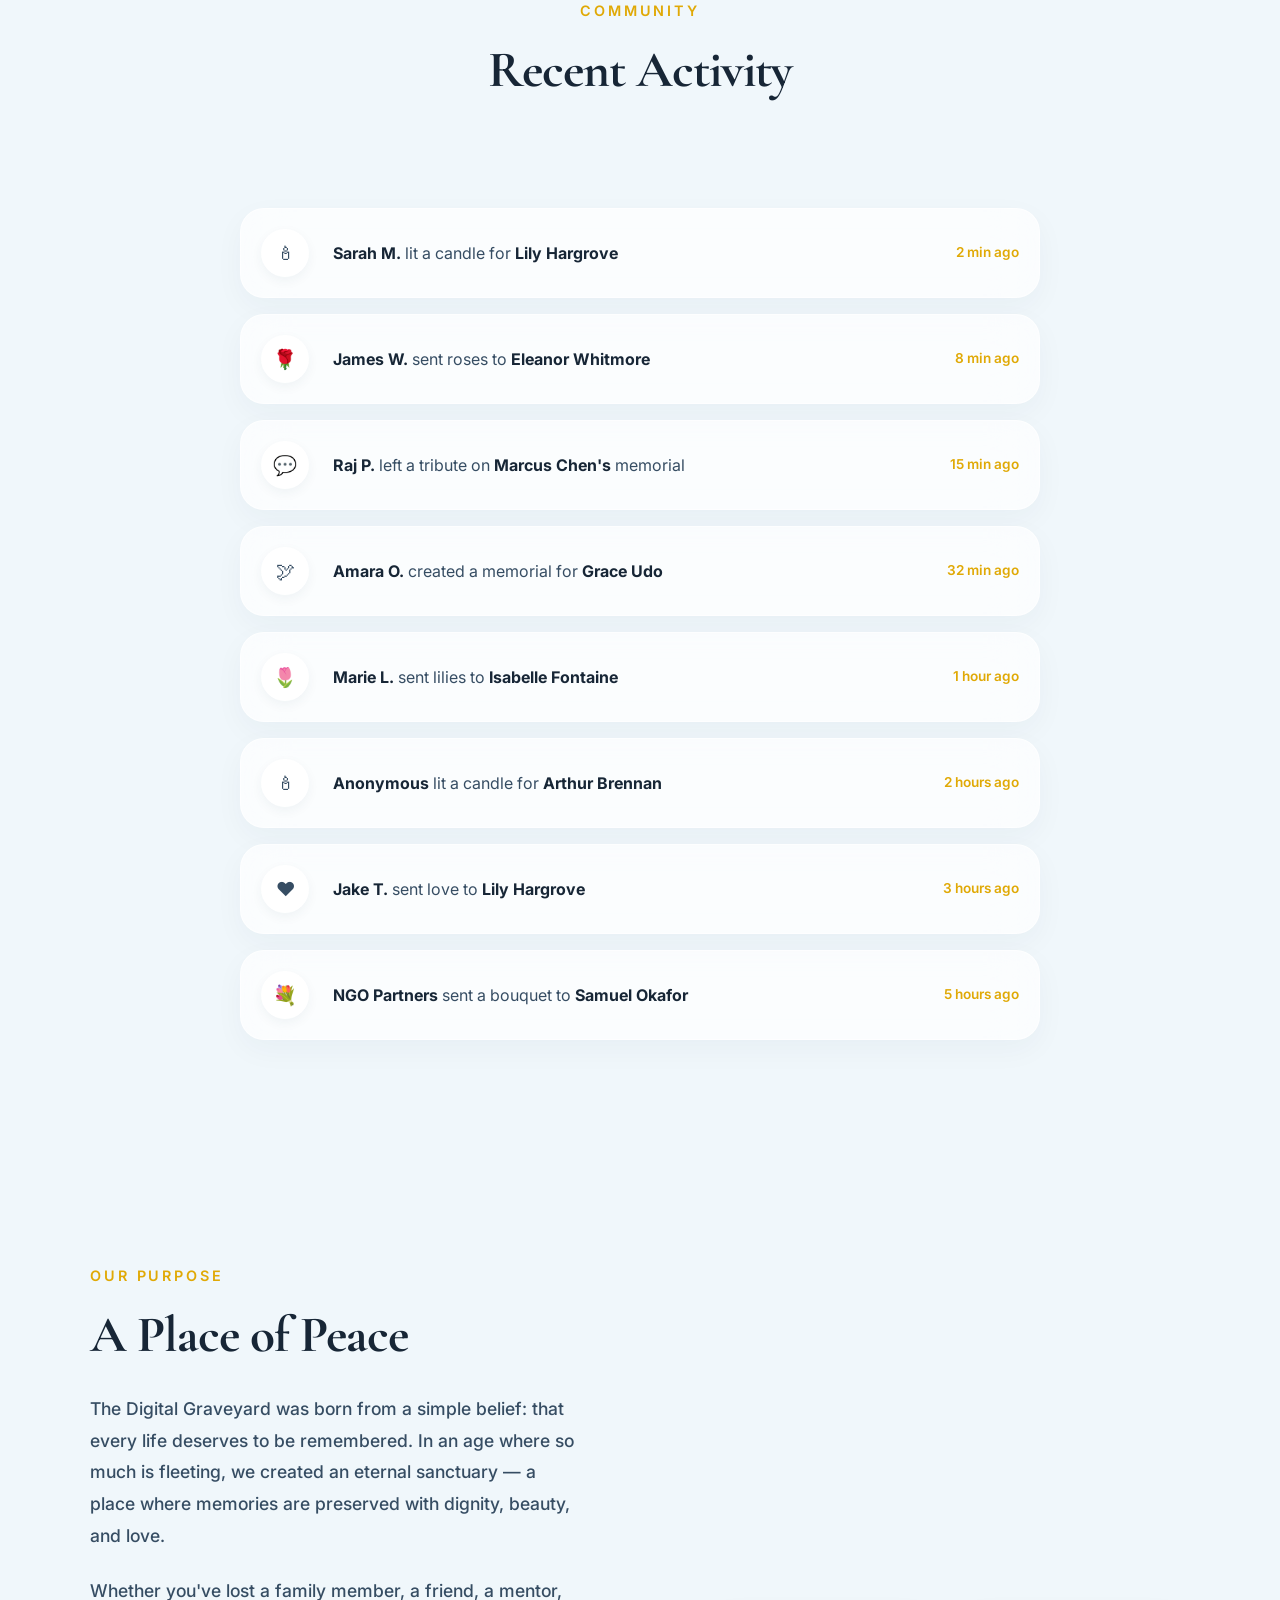
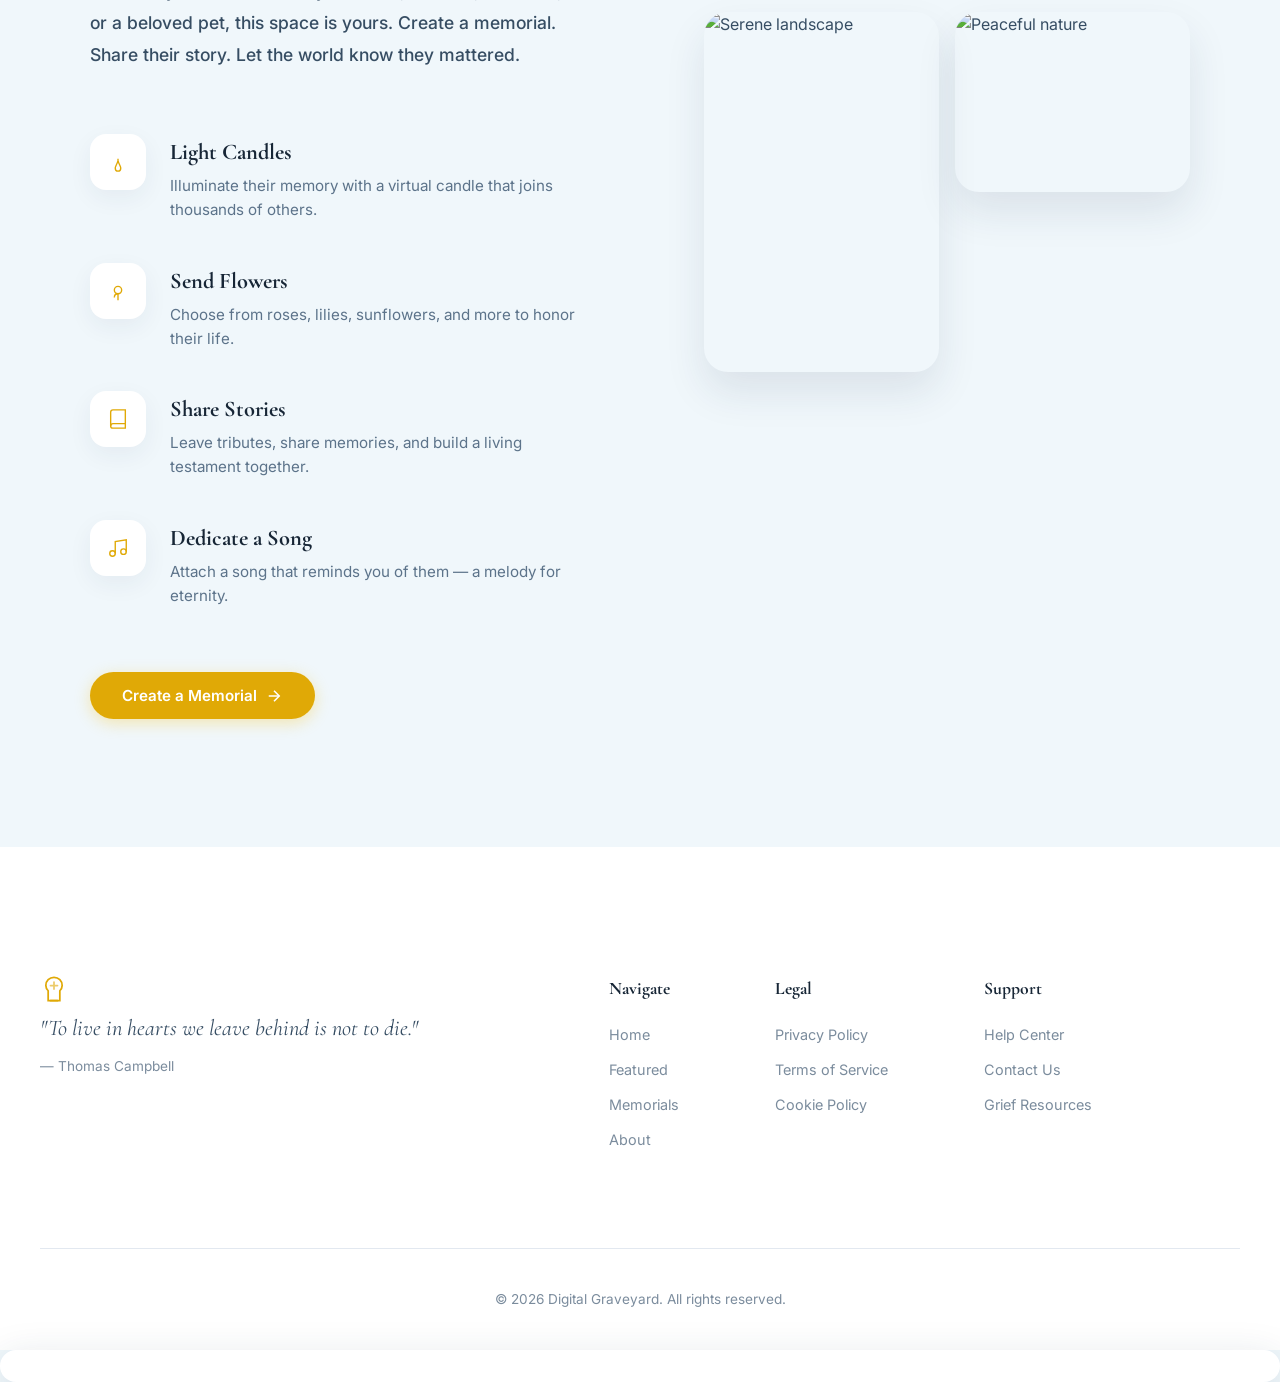
==== commit 9d4be07b: "Update from local" ====
--- a/graveyards/index.html
+++ b/graveyards/index.html
@@ -349,11 +349,6 @@
                 <!-- Bio / Timeline -->
                 <div class="modal-bio" id="modal-bio"></div>
 
-                <div id="modal-media" style="display:none; margin-top: 24px;">
-                    <audio id="modal-audio" controls style="width:100%; margin-bottom: 16px; display:none;"></audio>
-                    <video id="modal-video" controls style="width:100%; border-radius: 8px; display:none;"></video>
-                </div>
-
                 <!-- Life Timeline -->
                 <div class="modal-timeline" id="modal-timeline" style="display:none;">
                     <h3 class="modal-section-title">Life Milestones</h3>
@@ -406,14 +401,6 @@
                     <h3 class="modal-section-title">Tributes <span class="tribute-count-badge" id="modal-tributes-count">0</span></h3>
                     <div id="modal-tributes-list" class="tributes-list"></div>
                     <div class="tribute-form">
-                        <div class="tribute-gift-selector" id="tribute-gift-selector">
-                            <label class="gift-option"><input type="radio" name="tribute-gift" value="" checked> <span>💬 Comment</span></label>
-                            <label class="gift-option"><input type="radio" name="tribute-gift" value="candle"> <span>🕯️ Candle</span></label>
-                            <label class="gift-option"><input type="radio" name="tribute-gift" value="rose"> <span>🌹 Rose</span></label>
-                            <label class="gift-option"><input type="radio" name="tribute-gift" value="lily"> <span>🌷 Lily</span></label>
-                            <label class="gift-option"><input type="radio" name="tribute-gift" value="sunflower"> <span>🌻 Sunflower</span></label>
-                            <label class="gift-option"><input type="radio" name="tribute-gift" value="bouquet"> <span>💐 Bouquet</span></label>
-                        </div>
                         <input type="text" id="tribute-author-input" placeholder="Your name" class="tribute-author-field">
                         <textarea id="tribute-input" placeholder="Share a memory or leave a message..." rows="3"></textarea>
                         <button class="btn btn-primary btn-sm" id="submit-tribute-btn">Leave Tribute</button>
@@ -500,17 +487,12 @@
                     <!-- Step 3: Details -->
                     <div class="form-step-panel" data-panel="3">
                         <div class="form-group">
-                            <label for="mem-image">Memorial Photos</label>
-                            <input type="file" id="mem-image" accept="image/*" multiple>
-                            <small class="form-hint">Hold Ctrl or Cmd to select multiple photos.</small>
-                        </div>
-                        <div class="form-group">
-                            <label for="mem-audio">Favorite Song / Audio <span class="form-hint">(optional)</span></label>
-                            <input type="file" id="mem-audio" accept="audio/*">
-                        </div>
-                        <div class="form-group">
-                            <label for="mem-video">Favorite Video <span class="form-hint">(optional)</span></label>
-                            <input type="file" id="mem-video" accept="video/*">
+                            <label for="mem-image">Memorial Image URL</label>
+                            <input type="url" id="mem-image" placeholder="https://example.com/photo.jpg">
+                        </div>
+                        <div class="form-group">
+                            <label for="mem-song">Song Dedication <span class="form-hint">(optional)</span></label>
+                            <input type="text" id="mem-song" placeholder='e.g. "What a Wonderful World" — Louis Armstrong'>
                         </div>
                         <div class="form-group">
                             <label for="mem-location">Location <span class="form-hint">(optional)</span></label>
@@ -562,7 +544,7 @@
         </svg>
     </button>
 
-    <script src="/graveyards/app.js?v=3"></script>
+    <script src="/graveyards/app.js"></script>
     <script>
         // Simple script to toggle scroll-to-top button visibility and progress bar logic
         document.addEventListener('DOMContentLoaded', () => {
@@ -590,7 +572,7 @@
                         }
                     });
                     const percent = ((activeIndex + 1) / steps.length) * 100;
-                    progressFill.style.width = `${percent}%`;
+                    progressFill.style.width = \`\${percent}%\`;
                 });
                 steps.forEach(step => observer.observe(step, { attributes: true, attributeFilter: ['class'] }));
             }
